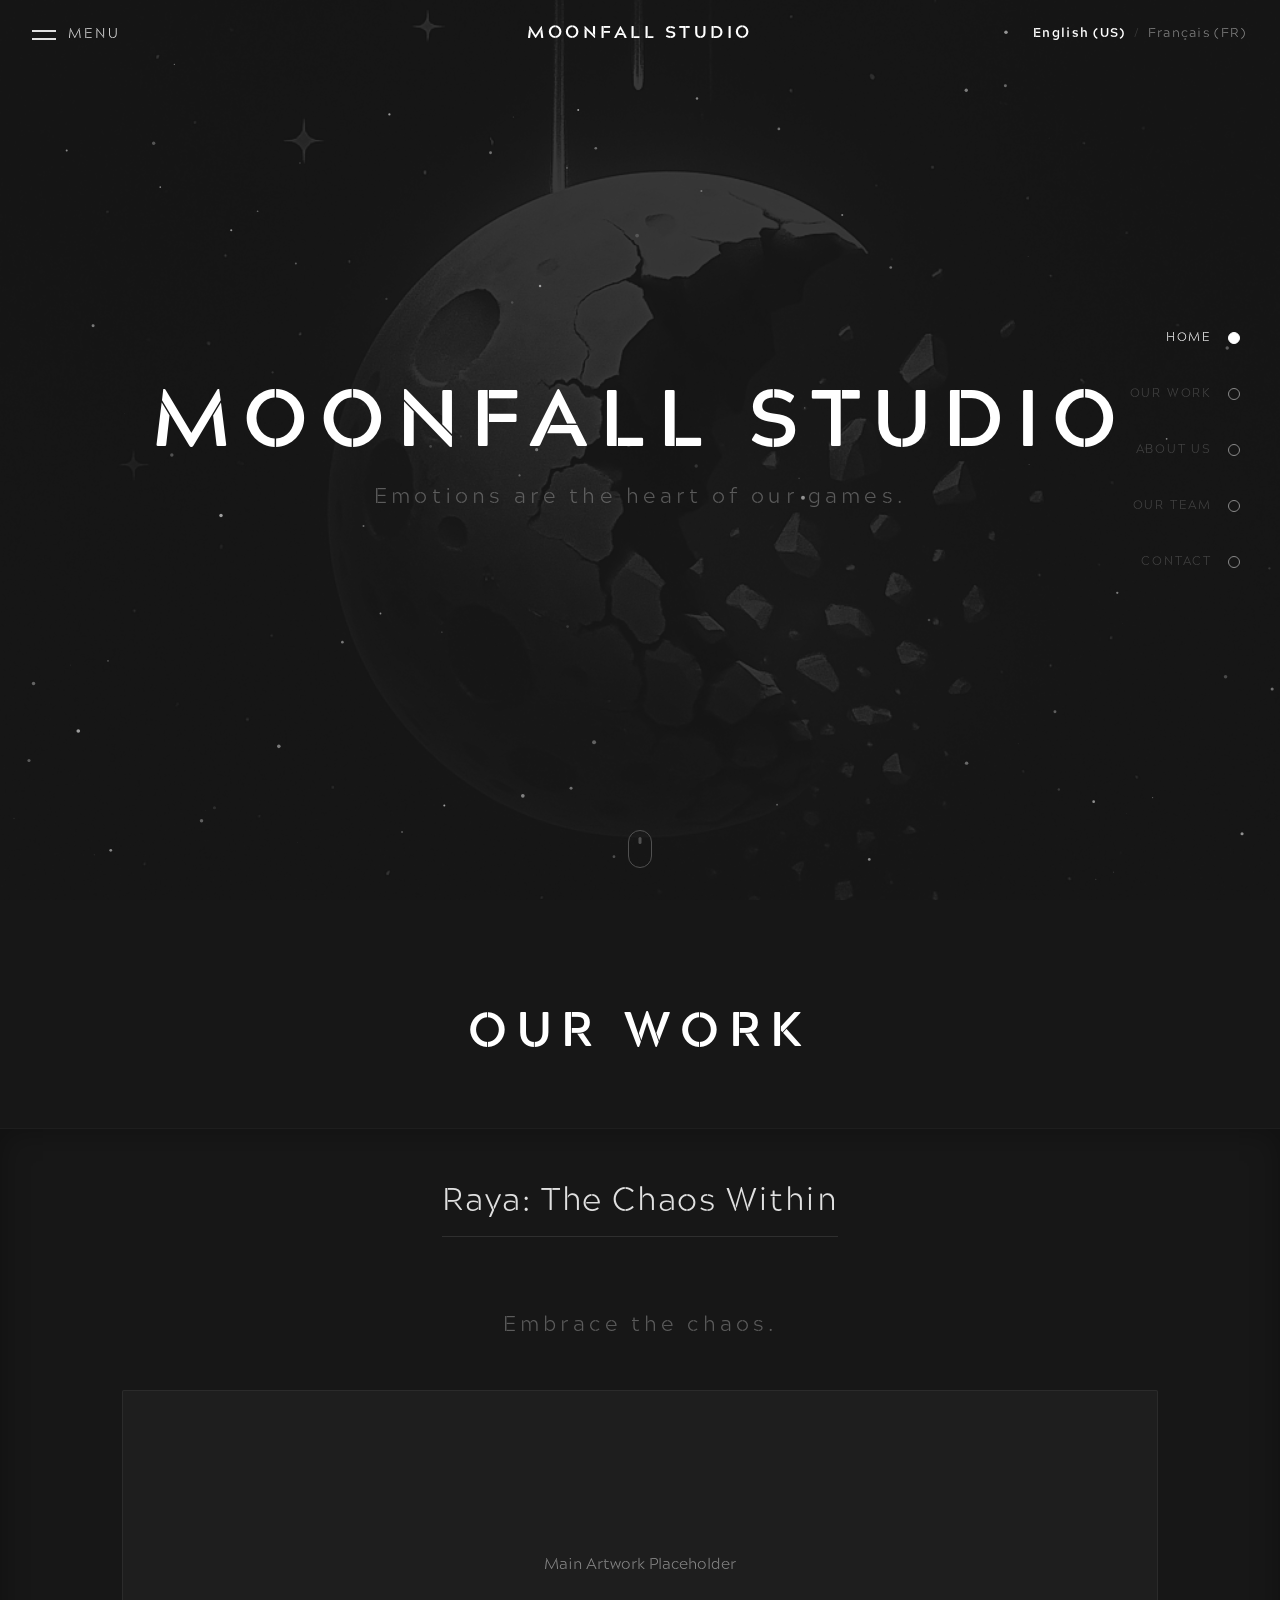
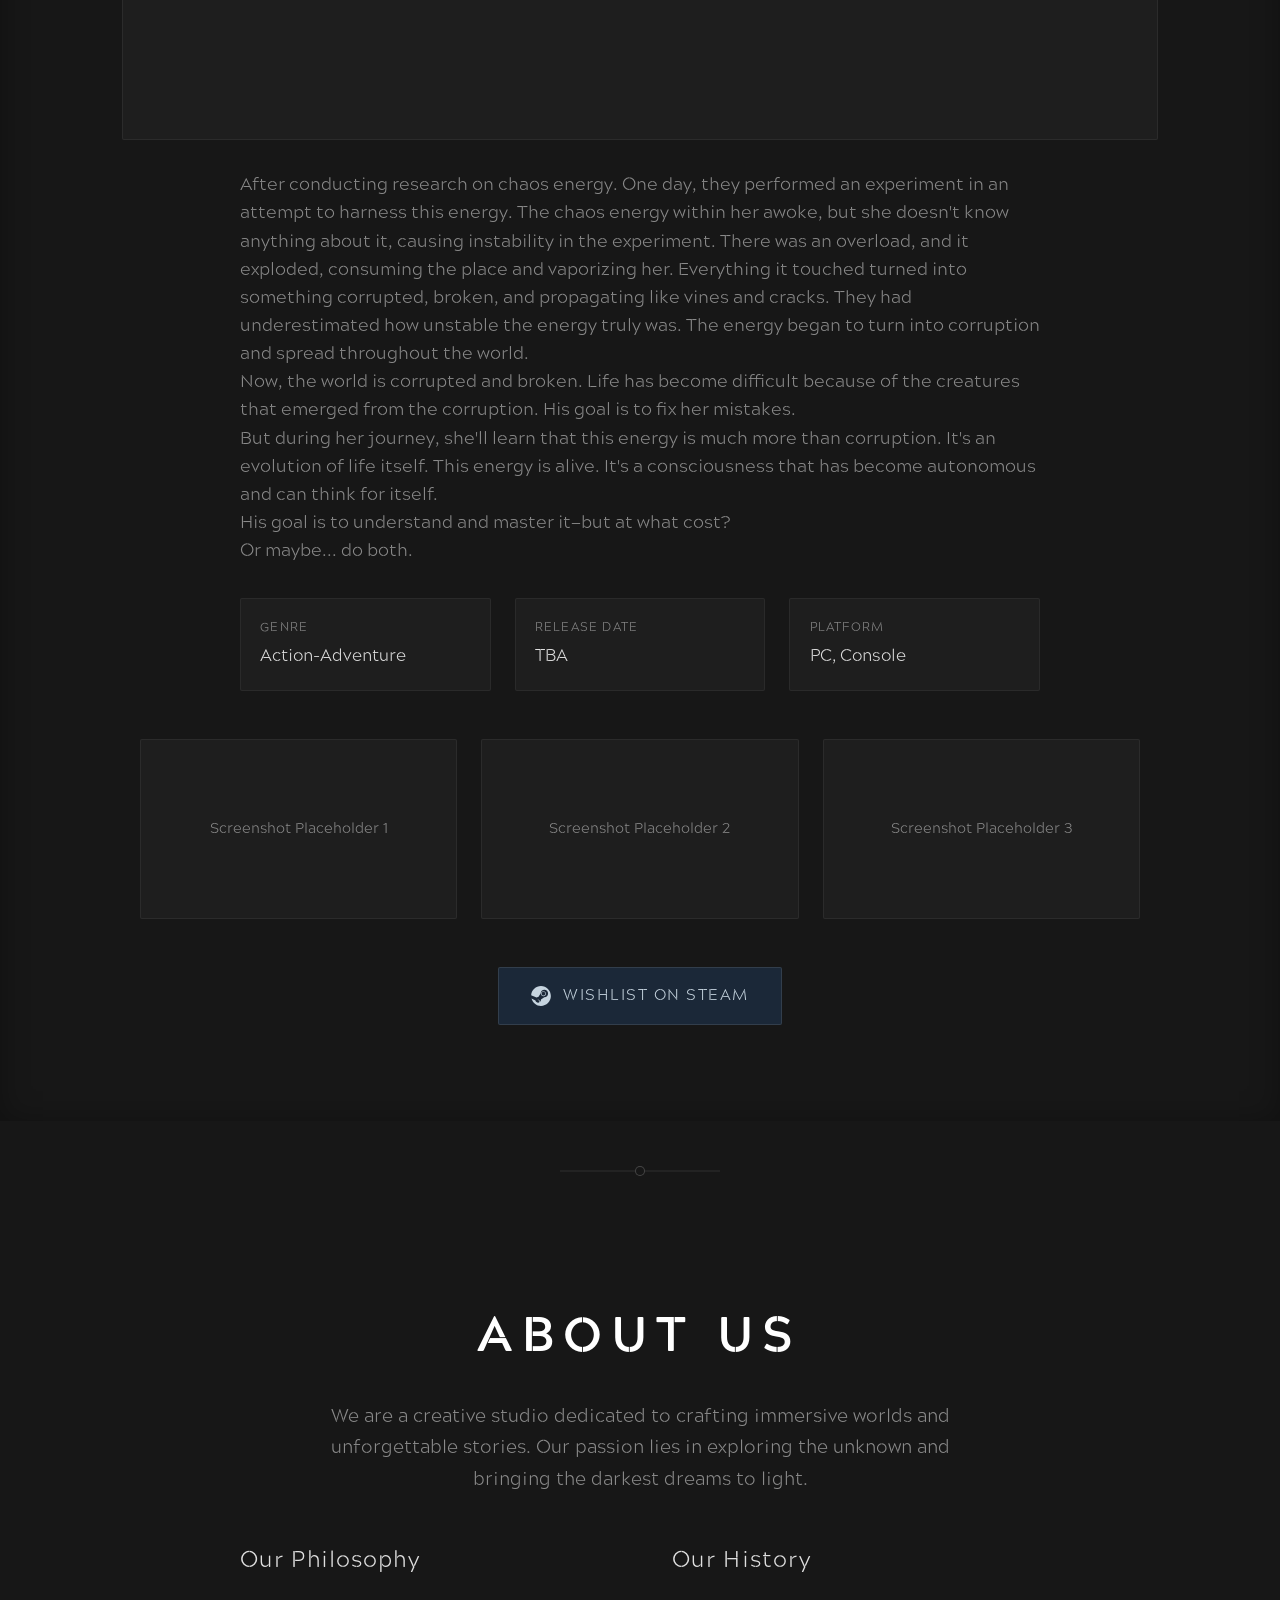
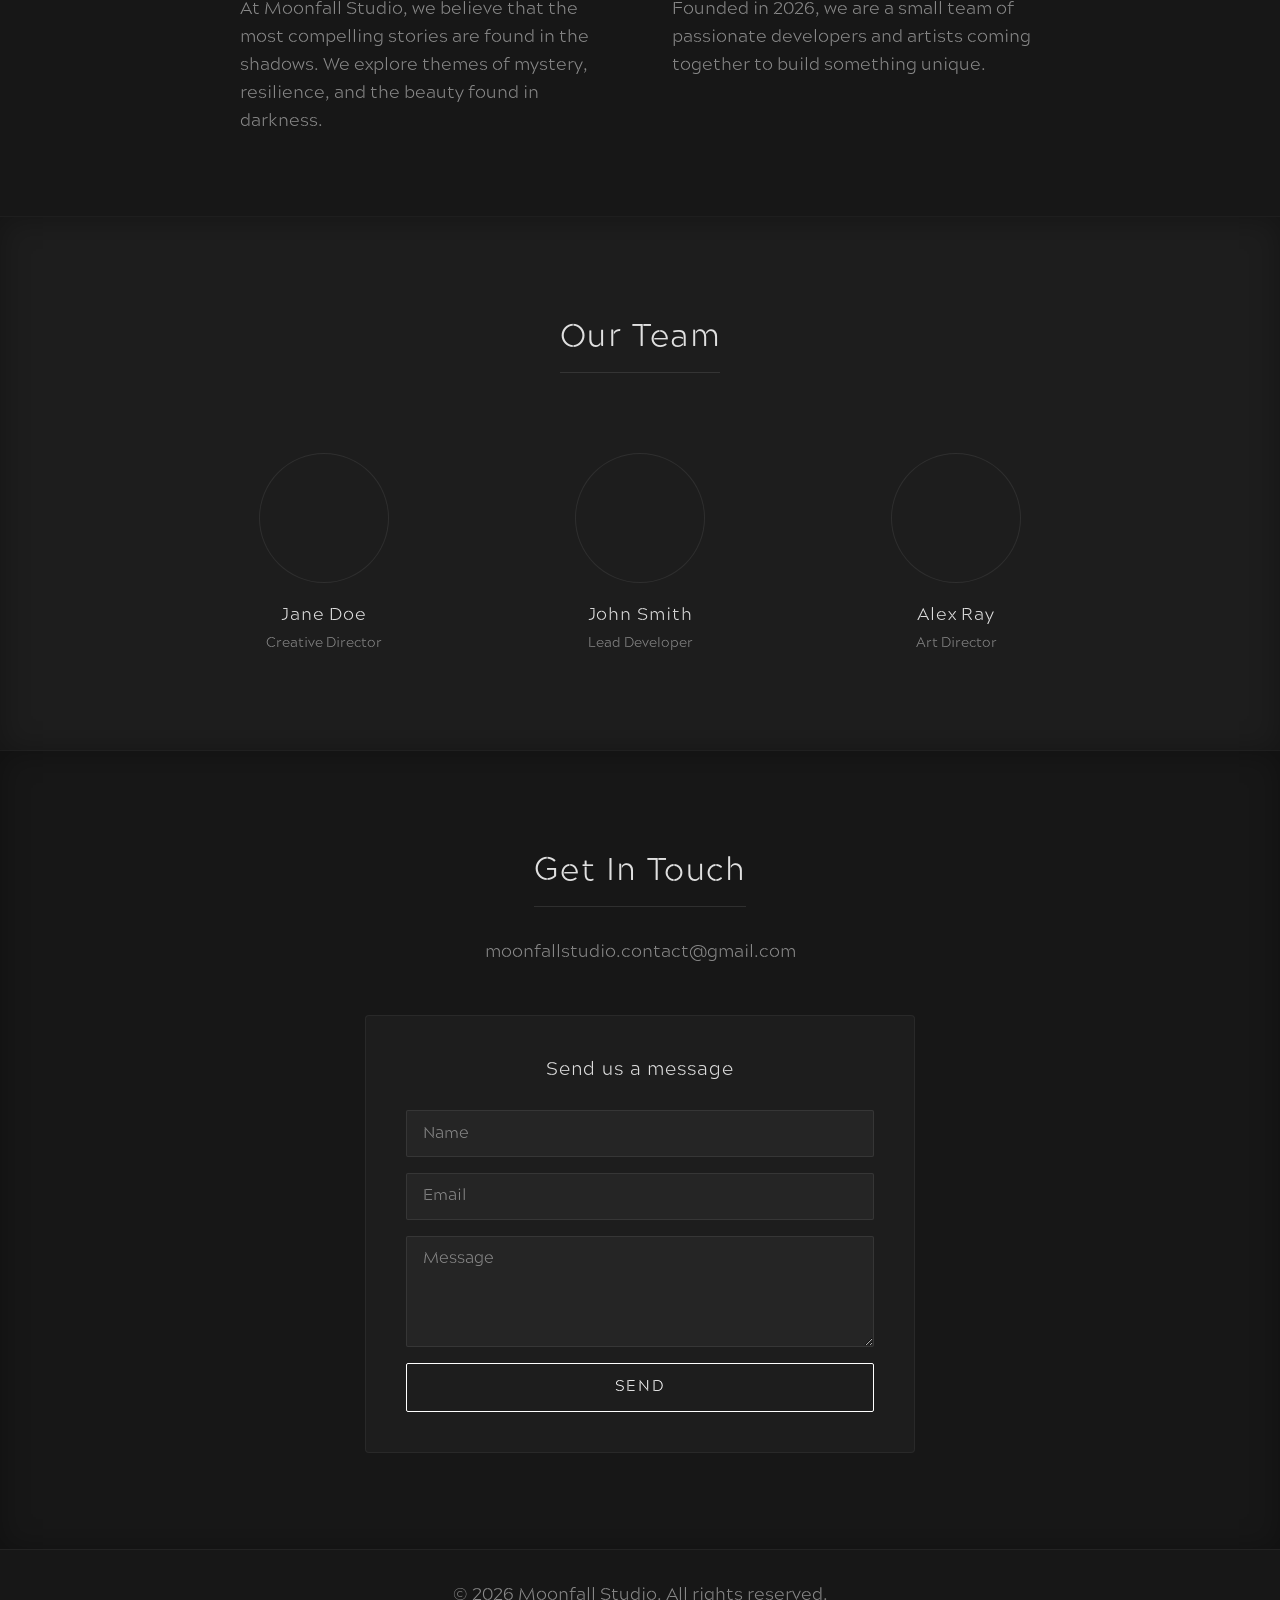
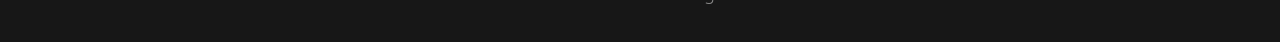
==== index.html @ f014b62d "V1.2" ====
<!DOCTYPE html>
<html lang="en">

<head>
    <meta charset="UTF-8">
    <meta name="viewport" content="width=device-width, initial-scale=1.0">
    <title>Moonfall Studio</title>
    <meta name="description" content="Moonfall Studio - Dreaming in the dark. Crafting immersive worlds and unforgettable stories.">

    <!-- Google Fonts: Quicksand -->
    <link rel="preconnect" href="https://fonts.googleapis.com">
    <link rel="preconnect" href="https://fonts.gstatic.com" crossorigin>
    <link href="https://fonts.googleapis.com/css2?family=Quicksand:wght@300;400;500;700&display=swap" rel="stylesheet">

    <!-- Styles -->
    <link rel="stylesheet" href="style.css">
</head>

<body>

    <!-- Header -->
    <header>
        <!-- Burger Menu (left) -->
        <button class="burger" id="burger-btn" aria-label="Open menu">
            <div class="burger__lines">
                <span class="burger__line"></span>
                <span class="burger__line"></span>
            </div>
            <span class="burger__text">MENU</span>
        </button>

        <!-- Studio Name (center) -->
        <a href="#hero" class="header-title">Moonfall Studio</a>

        <!-- Language Toggle (right) -->
        <button class="lang-toggle" id="lang-toggle-btn">
            <span class="lang-toggle__option" data-lang="en" id="lang-en">English (US)</span>
            <span class="lang-toggle__sep">/</span>
            <span class="lang-toggle__option" data-lang="fr" id="lang-fr">Français (FR)</span>
        </button>
    </header>

    <!-- Fullscreen Menu Overlay -->
    <div class="menu-overlay" id="menu-overlay">
        <nav class="menu-nav">
            <a href="#hero" class="menu-nav__item" data-i18n="side_nav.home">Home</a>
            <a href="#work" class="menu-nav__item" data-i18n="side_nav.work">Our Work</a>
            <a href="#about" class="menu-nav__item" data-i18n="side_nav.about">About Us</a>
            <a href="#team" class="menu-nav__item" data-i18n="side_nav.team">Our Team</a>
            <a href="#contact" class="menu-nav__item" data-i18n="side_nav.contact">Contact</a>
        </nav>
    </div>

    <!-- Side Navigation (Fil d'Ariane) -->
    <nav class="side-nav" id="side-nav" aria-label="Page sections">
        <a href="#hero" class="side-nav__item active" data-section="hero">
            <span class="side-nav__label" data-i18n="side_nav.home">Home</span>
            <span class="side-nav__dot"></span>
        </a>
        <a href="#work" class="side-nav__item" data-section="work">
            <span class="side-nav__label" data-i18n="side_nav.work">Our Work</span>
            <span class="side-nav__dot"></span>
        </a>
        <a href="#about" class="side-nav__item" data-section="about">
            <span class="side-nav__label" data-i18n="side_nav.about">About Us</span>
            <span class="side-nav__dot"></span>
        </a>
        <a href="#team" class="side-nav__item" data-section="team">
            <span class="side-nav__label" data-i18n="side_nav.team">Our Team</span>
            <span class="side-nav__dot"></span>
        </a>
        <a href="#contact" class="side-nav__item" data-section="contact">
            <span class="side-nav__label" data-i18n="side_nav.contact">Contact</span>
            <span class="side-nav__dot"></span>
        </a>
    </nav>

    <main>
        <!-- ==========================================
             HERO SECTION
             ========================================== -->
        <section id="hero" class="hero-section">
            <canvas id="particles-canvas"></canvas>
            <div class="hero-content">
                <h1 class="huge-title" data-i18n="studioName">Moonfall Studio</h1>
                <p class="tagline" data-i18n="tagline">Emotions are the heart of our games.</p>
            </div>
            <div class="scroll-indicator">
                <span class="mouse">
                    <span class="wheel"></span>
                </span>
            </div>
        </section>

        <!-- ==========================================
             OUR WORK SECTION (Hero-style header)
             ========================================== -->
        <section id="work" class="content-section work-hero-section">
            <div class="container section-reveal">
                <h2 class="section-hero-title" data-i18n="work.title">Our Work</h2>
            </div>
        </section>

        <!-- ==========================================
             RAYA SECTION
             ========================================== -->
        <section id="raya" class="content-section raya-section">
            <div class="container section-reveal">
                <div class="raya-hero">
                    <h2 data-i18n="raya.title">Raya: The Chaos Within</h2>
                    <p class="tagline" data-i18n="raya.teaser">Embrace the chaos.</p>
                </div>

                <div class="raya-artwork">
                    Main Artwork Placeholder
                </div>

                <div class="raya-description">
                    <p data-i18n="raya.description">After conducting research on chaos energy. One day, they performed an experiment in an attempt to harness this energy. The chaos energy within her awoke, but she doesn't know anything about it, causing instability in the experiment. There was an overload, and it exploded, consuming the place and vaporizing her. Everything it touched turned into something corrupted, broken, and propagating like vines and cracks. They had underestimated how unstable the energy truly was. The energy began to turn into corruption and spread throughout the world.</p>
                    <p data-i18n="raya.description2">Now, the world is corrupted and broken. Life has become difficult because of the creatures that emerged from the corruption. His goal is to fix her mistakes.</p>
                    <p data-i18n="raya.description3">But during her journey, she'll learn that this energy is much more than corruption. It's an evolution of life itself. This energy is alive. It's a consciousness that has become autonomous and can think for itself.</p>
                    <p data-i18n="raya.description4">His goal is to understand and master it—but at what cost?</p>
                    <p data-i18n="raya.description5">Or maybe... do both.</p>
                </div>

                <div class="raya-meta">
                    <div class="raya-meta__item">
                        <span class="raya-meta__label" data-i18n="raya.genre_label">Genre</span>
                        <span class="raya-meta__value" data-i18n="raya.genre_value">Action-Adventure</span>
                    </div>
                    <div class="raya-meta__item">
                        <span class="raya-meta__label" data-i18n="raya.release_label">Release Date</span>
                        <span class="raya-meta__value" data-i18n="raya.release_value">TBA</span>
                    </div>
                    <div class="raya-meta__item">
                        <span class="raya-meta__label" data-i18n="raya.platform_label">Platform</span>
                        <span class="raya-meta__value" data-i18n="raya.platform_value">PC, Console</span>
                    </div>
                </div>

                <div class="raya-screenshots">
                    <div class="raya-screenshot">Screenshot Placeholder 1</div>
                    <div class="raya-screenshot">Screenshot Placeholder 2</div>
                    <div class="raya-screenshot">Screenshot Placeholder 3</div>
                </div>

                <div class="raya-actions">
                    <a href="#" class="btn-steam" id="steam-wishlist-btn" target="_blank" rel="noopener noreferrer">
                        <svg viewBox="0 0 256 259" xmlns="http://www.w3.org/2000/svg">
                            <path d="M127.779 0C60.21 0 5.2 52.38.486 119.146l68.86 28.477c5.74-3.93 12.66-6.24 20.14-6.24 1.34 0 2.66.067 3.96.2l30.14-43.68v-.613c0-26.51 21.56-48.074 48.07-48.074 26.53 0 48.09 21.577 48.09 48.1 0 26.53-21.56 48.1-48.09 48.1h-1.12l-42.95 30.68c.08 1.06.12 2.12.12 3.2 0 19.88-16.16 36.04-36.04 36.04-17.42 0-31.96-12.4-35.32-28.87L5.21 161.44C20.04 216.32 69.19 258.52 127.78 258.52c70.7 0 128.02-57.31 128.02-128.01C255.8 57.31 198.48 0 127.78 0zM80.47 220.74l-15.63-6.46c2.76 5.74 7.46 10.6 13.7 13.38 13.54 6.04 29.38-.2 35.41-13.73 2.93-6.55 3-13.74.2-20.34-2.8-6.6-7.97-11.56-14.52-14.49-6.48-2.87-13.35-2.81-19.43-.42l16.16 6.68c9.97 4.12 14.7 15.56 10.58 25.53-4.13 9.97-15.57 14.7-25.54 10.58l.07-.03zm111.2-121.57c0-17.7-14.39-32.06-32.09-32.06-17.7 0-32.07 14.36-32.07 32.06 0 17.7 14.37 32.07 32.07 32.07 17.7 0 32.09-14.37 32.09-32.07zm-56.12.07c0-13.32 10.78-24.13 24.1-24.13 13.33 0 24.12 10.8 24.12 24.13 0 13.33-10.79 24.12-24.12 24.12-13.32 0-24.1-10.79-24.1-24.12z" fill="currentColor"/>
                        </svg>
                        <span data-i18n="raya.wishlist">Wishlist on Steam</span>
                    </a>
                </div>
            </div>
        </section>

        <!-- Section Divider -->
        <div class="section-divider">
            <div class="section-divider__line"></div>
            <div class="section-divider__circle"></div>
        </div>

        <!-- ==========================================
             ABOUT SECTION (Hero-style, large)
             ========================================== -->
        <section id="about" class="content-section section-hero-block">
            <div class="container section-reveal">
                <h2 class="section-hero-title" data-i18n="about.title">About Us</h2>
                <p class="section-hero-desc" data-i18n="about.description">We are a creative studio dedicated to crafting immersive worlds and unforgettable stories.</p>

                <div class="about-content">
                    <div class="about-block">
                        <h3 data-i18n="about.philosophy_title">Our Philosophy</h3>
                        <p data-i18n="about.philosophy_text">At Moonfall Studio, we believe that the most compelling stories are found in the shadows. We explore themes of mystery, resilience, and the beauty found in darkness.</p>
                    </div>
                    <div class="about-block">
                        <h3 data-i18n="about.history_title">Our History</h3>
                        <p data-i18n="about.history_text">Founded in 2024, we are a small team of passionate developers and artists coming together to build something unique.</p>
                    </div>
                </div>
            </div>
        </section>

        <!-- ==========================================
             TEAM SECTION
             ========================================== -->
        <section id="team" class="content-section dark-bg">
            <div class="container section-reveal">
                <h2 data-i18n="team.title">Our Team</h2>
                <div class="team-grid">
                    <div class="team-card">
                        <div class="team-card__avatar"></div>
                        <h3 class="team-card__name" data-i18n="team.member1_name">Jane Doe</h3>
                        <p class="team-card__role" data-i18n="team.member1_role">Creative Director</p>
                    </div>
                    <div class="team-card">
                        <div class="team-card__avatar"></div>
                        <h3 class="team-card__name" data-i18n="team.member2_name">John Smith</h3>
                        <p class="team-card__role" data-i18n="team.member2_role">Lead Developer</p>
                    </div>
                    <div class="team-card">
                        <div class="team-card__avatar"></div>
                        <h3 class="team-card__name" data-i18n="team.member3_name">Alex Ray</h3>
                        <p class="team-card__role" data-i18n="team.member3_role">Art Director</p>
                    </div>
                </div>
            </div>
        </section>

        <!-- ==========================================
             CONTACT SECTION (inline)
             ========================================== -->
        <section id="contact" class="content-section">
            <div class="container section-reveal">
                <h2 data-i18n="contact.title">Get In Touch</h2>
                <p data-i18n="contact.email">moonfallstudio.contact@gmail.com</p>

                <div class="contact-form-wrapper">
                    <h3 data-i18n="contact.form_title">Send us a message</h3>
                    <form class="contact-form" id="contact-form">
                        <input type="text" class="contact-input" id="contact-name" data-i18n-placeholder="contact.name_placeholder" placeholder="Name">
                        <input type="email" class="contact-input" id="contact-email" data-i18n-placeholder="contact.email_placeholder" placeholder="Email">
                        <textarea class="contact-input" id="contact-message" rows="5" data-i18n-placeholder="contact.message_placeholder" placeholder="Message"></textarea>
                        <button type="button" class="btn contact-submit" id="contact-send" data-i18n="contact.send">Send</button>
                    </form>
                </div>
            </div>
        </section>
    </main>

    <!-- Footer -->
    <footer>
        <p>&copy; 2026 Moonfall Studio. <span data-i18n="footer.rights">All rights reserved.</span></p>
    </footer>

    <!-- Scripts -->
    <script src="script.js"></script>
</body>

</html>
---- style.css ----
:root {
    --color-bg: #171717;
    --color-bg-alt: #1d1d1d;
    --color-text: #e0e0e0;
    --color-text-muted: #8a8a8a;
    --color-accent: #ffffff;
    --color-moon-glow: rgba(180, 180, 180, 0.12);
    --color-steam: #1b2838;
    --color-steam-hover: #2a475e;

    --font-main: 'Acherus Militant', 'Quicksand', sans-serif;

    --transition-speed: 0.3s;
    --header-height: 70px;
}

/* Font Face */
@font-face {
    font-family: 'Acherus Militant';
    src: url('assets/fonts/AcherusMilitant_Light.otf') format('opentype');
    font-weight: 300;
    font-style: normal;
}

@font-face {
    font-family: 'Acherus Militant';
    src: url('assets/fonts/AcherusMilitant_Bold.otf') format('opentype');
    font-weight: 700;
    font-style: normal;
}

/* ============================================
   RESET & BASE
   ============================================ */
* {
    margin: 0;
    padding: 0;
    box-sizing: border-box;
}

html {
    scroll-behavior: smooth;
}

body {
    font-family: var(--font-main);
    background-color: var(--color-bg);
    color: var(--color-text);
    line-height: 1.6;
    overflow-x: hidden;
}

/* ============================================
   TYPOGRAPHY
   ============================================ */
h1, h2, h3 {
    font-weight: 300;
    letter-spacing: 0.05em;
}

h1 {
    font-size: 3rem;
    margin-bottom: 1rem;
    text-transform: uppercase;
    letter-spacing: 0.2em;
    color: var(--color-accent);
}

.huge-title {
    font-size: 5rem;
    font-weight: 700;
    letter-spacing: 0.15em;
    line-height: 1;
    margin-bottom: 0.5rem;
    color: var(--color-accent);
    text-transform: uppercase;
}

h2 {
    font-size: 2rem;
    margin-bottom: 2rem;
    border-bottom: 1px solid rgba(255, 255, 255, 0.1);
    display: inline-block;
    padding-bottom: 0.5rem;
}

p {
    font-size: 1.1rem;
    color: var(--color-text-muted);
    max-width: 600px;
    margin: 0 auto;
}

/* ============================================
   HEADER — Transparent on hero, opaque on scroll
   ============================================ */
header {
    position: fixed;
    top: 0;
    left: 0;
    width: 100%;
    height: var(--header-height);
    display: flex;
    justify-content: space-between;
    align-items: center;
    padding: 0 2rem;
    z-index: 1000;
    background: transparent;
    border-bottom: 1px solid transparent;
    transition: background 0.4s ease, border-color 0.4s ease, backdrop-filter 0.4s ease;
}

header.scrolled {
    background: rgba(23, 23, 23, 0.6);
    backdrop-filter: blur(12px);
    -webkit-backdrop-filter: blur(12px);
    border-bottom-color: rgba(255, 255, 255, 0.05);
}

/* Header Title (centered) — same font as hero */
.header-title {
    position: absolute;
    left: 50%;
    transform: translateX(-50%);
    text-decoration: none;
    color: var(--color-accent);
    font-size: 1.1rem;
    font-weight: 700;
    text-transform: uppercase;
    letter-spacing: 0.2em;
    font-family: var(--font-main);
    transition: opacity var(--transition-speed);
}

.header-title:hover {
    opacity: 0.7;
}

/* ============================================
   BURGER MENU BUTTON — Stacked lines + text
   ============================================ */
.burger {
    display: flex;
    align-items: center;
    gap: 0.75rem;
    background: none;
    border: none;
    cursor: pointer;
    padding: 0.5rem 0;
    z-index: 1002;
    text-decoration: none;
}

.burger__lines {
    display: flex;
    flex-direction: column;
    justify-content: center;
    width: 24px;
    height: 16px;
}

.burger__line {
    display: block;
    width: 24px;
    height: 2px;
    background: var(--color-text);
    transition: all 0.4s cubic-bezier(0.4, 0, 0.2, 1);
    transform-origin: center;
}

.burger__line + .burger__line {
    margin-top: 6px;
}

.burger__text {
    color: var(--color-text);
    font-family: var(--font-main);
    font-size: 0.85rem;
    font-weight: 500;
    text-transform: uppercase;
    letter-spacing: 0.15em;
    transition: color var(--transition-speed), opacity var(--transition-speed);
}

.burger:hover .burger__text {
    color: var(--color-accent);
}

.burger:hover .burger__line {
    background: var(--color-accent);
}

/* Burger → X animation */
.burger.active .burger__lines .burger__line:first-child {
    transform: translateY(4px) rotate(45deg);
}

.burger.active .burger__lines .burger__line:last-child {
    transform: translateY(-4px) rotate(-45deg);
}

.burger.active .burger__text {
    opacity: 0;
    pointer-events: none;
}

/* ============================================
   FULLSCREEN MENU OVERLAY
   ============================================ */
.menu-overlay {
    position: fixed;
    top: 0;
    left: 0;
    width: 100%;
    height: 100%;
    background: rgba(0, 0, 0, 0.95);
    z-index: 999;
    display: flex;
    align-items: center;
    justify-content: center;
    opacity: 0;
    visibility: hidden;
    transition: opacity 0.5s ease, visibility 0.5s ease;
}

.menu-overlay.open {
    opacity: 1;
    visibility: visible;
}

.menu-nav {
    display: flex;
    flex-direction: column;
    align-items: center;
    gap: 2.5rem;
}

.menu-nav__item {
    text-decoration: none;
    color: var(--color-text-muted);
    font-size: 2.5rem;
    font-weight: 300;
    text-transform: uppercase;
    letter-spacing: 0.2em;
    transition: all 0.4s ease;
    position: relative;
    opacity: 0;
    transform: translateY(20px);
}

.menu-overlay.open .menu-nav__item {
    opacity: 1;
    transform: translateY(0);
}

.menu-overlay.open .menu-nav__item:nth-child(1) { transition-delay: 0.1s; }
.menu-overlay.open .menu-nav__item:nth-child(2) { transition-delay: 0.15s; }
.menu-overlay.open .menu-nav__item:nth-child(3) { transition-delay: 0.2s; }
.menu-overlay.open .menu-nav__item:nth-child(4) { transition-delay: 0.25s; }
.menu-overlay.open .menu-nav__item:nth-child(5) { transition-delay: 0.3s; }

.menu-nav__item:hover {
    color: var(--color-accent);
    letter-spacing: 0.3em;
}

.menu-nav__item::after {
    content: '';
    position: absolute;
    bottom: -8px;
    left: 50%;
    transform: translateX(-50%);
    width: 0;
    height: 1px;
    background: var(--color-accent);
    transition: width 0.4s ease;
}

.menu-nav__item:hover::after {
    width: 100%;
}

/* ============================================
   LANGUAGE TOGGLE — Simple text
   ============================================ */
.lang-toggle {
    display: flex;
    align-items: center;
    gap: 0.4rem;
    background: none;
    border: none;
    cursor: default;
    font-family: var(--font-main);
    font-size: 0.8rem;
    letter-spacing: 0.1em;
    z-index: 1002;
}

.lang-toggle__option {
    color: var(--color-text-muted);
    cursor: pointer;
    transition: color var(--transition-speed);
    padding: 0.3rem 0.1rem;
}

.lang-toggle__option:hover {
    color: var(--color-accent);
}

.lang-toggle__option.active {
    color: var(--color-accent);
    font-weight: 700;
}

.lang-toggle__sep {
    color: rgba(255, 255, 255, 0.15);
    user-select: none;
}

/* ============================================
   SIDE NAVIGATION (Fil d'Ariane)
   ============================================ */
.side-nav {
    position: fixed;
    right: 2.5rem;
    top: 50%;
    transform: translateY(-50%);
    z-index: 998;
    display: flex;
    flex-direction: column;
    gap: 2.5rem;
}

.side-nav__item {
    display: flex;
    align-items: center;
    justify-content: flex-end;
    cursor: pointer;
    text-decoration: none;
    color: var(--color-text-muted);
    transition: all var(--transition-speed);
    position: relative;
    height: 16px;
}

.side-nav__label {
    position: absolute;
    right: calc(100% + 1rem);
    font-size: 0.75rem;
    text-transform: uppercase;
    letter-spacing: 0.15em;
    opacity: 0.4;
    transition: all var(--transition-speed);
    white-space: nowrap;
    pointer-events: none;
    color: var(--color-text-muted);
}

.side-nav__dot {
    width: 12px;
    height: 12px;
    border-radius: 50%;
    border: 1.5px solid var(--color-text-muted);
    background: transparent;
    transition: all var(--transition-speed);
    flex-shrink: 0;
}

.side-nav__item:hover .side-nav__label {
    opacity: 1;
    color: var(--color-accent);
}

.side-nav__item:hover .side-nav__dot {
    border-color: var(--color-accent);
}

.side-nav__item.active .side-nav__dot {
    background: var(--color-accent);
    border-color: var(--color-accent);
}

.side-nav__item.active .side-nav__label {
    opacity: 1;
    color: var(--color-accent);
}

/* ============================================
   LAYOUT
   ============================================ */
.container {
    max-width: 1100px;
    margin: 0 auto;
    padding: 0 2rem;
    text-align: center;
}

/* ============================================
   HERO SECTION
   ============================================ */
.hero-section {
    height: 100vh;
    display: flex;
    flex-direction: column;
    justify-content: center;
    align-items: center;
    position: relative;
    background: var(--color-bg);
    overflow: hidden;
    scroll-margin-top: 0;
}

.hero-section::before {
    content: '';
    position: absolute;
    top: 0;
    left: 0;
    width: 100%;
    height: 100%;
    background-image: url('assets/images/background.jpg');
    background-size: cover;
    background-position: center;
    opacity: 0.15;
    z-index: 0;
    filter: grayscale(100%);
    background-attachment: fixed;
}

#particles-canvas {
    position: absolute;
    top: 0;
    left: 0;
    width: 100%;
    height: 100%;
    z-index: 1;
    pointer-events: none;
}

.hero-content {
    position: relative;
    z-index: 2;
    text-align: center;
    animation: fadeIn 2s ease-out;
}

.tagline {
    font-size: 1.3rem;
    letter-spacing: 0.2em;
    opacity: 0.6;
    margin-top: 1rem;
    color: var(--color-text-muted);
}

.scroll-indicator {
    position: absolute;
    bottom: 2rem;
    left: 50%;
    transform: translateX(-50%);
    opacity: 0.5;
    z-index: 2;
}

.mouse {
    width: 24px;
    height: 38px;
    border: 1.5px solid var(--color-text-muted);
    border-radius: 20px;
    display: block;
    position: relative;
}

.wheel {
    width: 3px;
    height: 7px;
    background: var(--color-text-muted);
    border-radius: 2px;
    position: absolute;
    top: 6px;
    left: 50%;
    transform: translateX(-50%);
    animation: scroll 2s infinite;
}

/* ============================================
   CONTENT SECTIONS
   ============================================ */
.content-section {
    padding: 6rem 0;
    position: relative;
    z-index: 2;
    scroll-margin-top: var(--header-height);
    background: var(--color-bg);
}

.content-section.dark-bg {
    background-color: var(--color-bg-alt);
}

/* Subtle shadow separations between sections */
.content-section + .content-section {
    box-shadow: 0 -1px 0 rgba(255, 255, 255, 0.03), inset 0 1px 30px rgba(0, 0, 0, 0.3);
}

/* ============================================
   SECTION HERO BLOCKS (Our Work & About Us)
   Compact, same style
   ============================================ */
.work-hero-section {
    padding: 6rem 0 2rem;
}

.section-hero-block {
    padding: 5rem 0;
}

.section-hero-title {
    font-size: 3rem;
    text-transform: uppercase;
    letter-spacing: 0.2em;
    color: var(--color-accent);
    border-bottom: none;
    padding-bottom: 0;
    margin-bottom: 1.5rem;
    display: block;
    font-weight: 700;
}

.section-hero-desc {
    font-size: 1.15rem;
    max-width: 650px;
    line-height: 1.7;
    margin-bottom: 0;
    color: var(--color-text-muted);
}

/* ============================================
   SECTION DIVIDER — thin line + empty circle
   ============================================ */
.section-divider {
    position: relative;
    height: 100px;
    display: flex;
    align-items: center;
    justify-content: center;
    background: var(--color-bg);
    box-shadow: 0 -20px 40px rgba(0, 0, 0, 0.4), 0 20px 40px rgba(0, 0, 0, 0.4);
}

.section-divider__line {
    position: absolute;
    top: 50%;
    left: 50%;
    transform: translate(-50%, -50%);
    width: 160px;
    height: 1px;
    background: rgba(255, 255, 255, 0.1);
}

.section-divider__circle {
    width: 10px;
    height: 10px;
    border-radius: 50%;
    border: 1px solid rgba(255, 255, 255, 0.2);
    background: var(--color-bg);
    position: relative;
    z-index: 1;
}

/* ============================================
   RAYA SECTION
   ============================================ */
.raya-section {
    background: var(--color-bg);
    position: relative;
    overflow: hidden;
    padding-top: 3rem;
}

.raya-hero {
    display: flex;
    flex-direction: column;
    align-items: center;
    gap: 1.5rem;
    margin-bottom: 3rem;
}

.raya-artwork {
    width: 100%;
    height: 350px;
    background: rgba(255, 255, 255, 0.03);
    display: flex;
    align-items: center;
    justify-content: center;
    border: 1px solid rgba(255, 255, 255, 0.06);
    border-radius: 2px;
    color: var(--color-text-muted);
    font-size: 0.95rem;
    margin-bottom: 2rem;
}

.raya-description {
    max-width: 800px;
    margin: 0 auto 2rem;
    text-align: left;
}

.raya-description p {
    max-width: 100%;
}

.raya-features {
    text-align: left;
    max-width: 800px;
    margin: 0 auto 3rem;
}

.raya-features h3 {
    font-size: 1.3rem;
    margin-bottom: 1rem;
    color: var(--color-text);
}

.raya-features ul {
    list-style: disc;
    padding-left: 1.5rem;
    color: var(--color-text-muted);
}

.raya-features li {
    margin-bottom: 0.5rem;
    font-size: 1.05rem;
}

.raya-meta {
    display: grid;
    grid-template-columns: repeat(auto-fit, minmax(200px, 1fr));
    gap: 1.5rem;
    max-width: 800px;
    margin: 0 auto 3rem;
    text-align: left;
}

.raya-meta__item {
    padding: 1.2rem;
    background: rgba(255, 255, 255, 0.03);
    border: 1px solid rgba(255, 255, 255, 0.05);
    border-radius: 2px;
}

.raya-meta__label {
    display: block;
    font-size: 0.75rem;
    text-transform: uppercase;
    color: var(--color-text-muted);
    margin-bottom: 0.4rem;
    letter-spacing: 0.1em;
}

.raya-meta__value {
    font-size: 1.05rem;
    color: var(--color-text);
}

.raya-screenshots {
    display: grid;
    grid-template-columns: repeat(auto-fit, minmax(280px, 1fr));
    gap: 1.5rem;
    max-width: 1000px;
    margin: 0 auto 3rem;
}

.raya-screenshot {
    background: rgba(255, 255, 255, 0.03);
    height: 180px;
    display: flex;
    align-items: center;
    justify-content: center;
    border: 1px solid rgba(255, 255, 255, 0.06);
    border-radius: 2px;
    color: var(--color-text-muted);
    font-size: 0.9rem;
}

.raya-actions {
    display: flex;
    gap: 1.5rem;
    justify-content: center;
    flex-wrap: wrap;
}

/* ============================================
   BUTTONS
   ============================================ */
.btn {
    display: inline-block;
    padding: 1rem 2rem;
    background: transparent;
    border: 1px solid var(--color-accent);
    color: var(--color-accent);
    text-decoration: none;
    text-transform: uppercase;
    letter-spacing: 0.1em;
    font-weight: 500;
    font-family: var(--font-main);
    font-size: 0.95rem;
    transition: all var(--transition-speed);
    cursor: pointer;
    border-radius: 2px;
}

.btn:hover {
    background: var(--color-accent);
    color: var(--color-bg);
}

.btn-steam {
    display: inline-flex;
    align-items: center;
    gap: 0.75rem;
    padding: 1rem 2rem;
    background: var(--color-steam);
    border: 1px solid rgba(255, 255, 255, 0.1);
    color: #c6d4df;
    text-decoration: none;
    text-transform: uppercase;
    letter-spacing: 0.1em;
    font-weight: 500;
    font-family: var(--font-main);
    font-size: 0.95rem;
    transition: all var(--transition-speed);
    cursor: pointer;
    border-radius: 2px;
}

.btn-steam:hover {
    background: var(--color-steam-hover);
    color: #ffffff;
    transform: translateY(-2px);
}

.btn-steam svg {
    width: 20px;
    height: 20px;
    fill: currentColor;
}

/* ============================================
   ABOUT CONTENT
   ============================================ */
.about-content {
    text-align: left;
    max-width: 800px;
    margin: 3rem auto 0;
    display: grid;
    grid-template-columns: 1fr 1fr;
    gap: 4rem;
}

.about-block h3 {
    font-size: 1.4rem;
    margin-bottom: 1rem;
    color: var(--color-text);
}

.about-block p {
    max-width: 100%;
    text-align: left;
}

/* ============================================
   TEAM SECTION
   ============================================ */
.team-grid {
    display: grid;
    grid-template-columns: repeat(auto-fit, minmax(220px, 1fr));
    gap: 3rem;
    margin-top: 3rem;
    max-width: 900px;
    margin-left: auto;
    margin-right: auto;
}

.team-card {
    text-align: center;
    transition: transform var(--transition-speed);
}

.team-card:hover {
    transform: translateY(-6px);
}

.team-card__avatar {
    width: 130px;
    height: 130px;
    background: var(--color-bg-alt);
    border-radius: 50%;
    margin: 0 auto 1.2rem;
    border: 1.5px solid rgba(255, 255, 255, 0.08);
    transition: border-color var(--transition-speed);
    overflow: hidden;
}

.team-card:hover .team-card__avatar {
    border-color: rgba(255, 255, 255, 0.25);
}

.team-card__avatar img {
    width: 100%;
    height: 100%;
    object-fit: cover;
    border-radius: 50%;
}

.team-card__name {
    font-size: 1.1rem;
    color: var(--color-text);
    margin-bottom: 0.2rem;
    border-bottom: none;
    display: block;
    padding-bottom: 0;
}

.team-card__role {
    font-size: 0.85rem;
    color: var(--color-text-muted);
    max-width: 100%;
}

/* ============================================
   CONTACT SECTION
   ============================================ */
.contact-form-wrapper {
    max-width: 550px;
    margin: 3rem auto 0;
    background: var(--color-bg-alt);
    padding: 2.5rem;
    border: 1px solid rgba(255, 255, 255, 0.05);
    border-radius: 4px;
}

.contact-form-wrapper h3 {
    margin-bottom: 1.5rem;
    color: var(--color-text);
}

.contact-form {
    display: flex;
    flex-direction: column;
    gap: 1rem;
}

.contact-input {
    padding: 0.9rem 1rem;
    background: rgba(255, 255, 255, 0.04);
    border: 1px solid rgba(255, 255, 255, 0.08);
    color: var(--color-text);
    font-family: var(--font-main);
    font-size: 1rem;
    border-radius: 2px;
    transition: border-color var(--transition-speed);
    outline: none;
}

.contact-input:focus {
    border-color: rgba(255, 255, 255, 0.3);
}

.contact-input::placeholder {
    color: var(--color-text-muted);
}

.contact-submit {
    width: 100%;
}

/* Standalone contact page */
.contact-standalone {
    padding-top: calc(var(--header-height) + 4rem);
}

/* ============================================
   FOOTER
   ============================================ */
footer {
    padding: 2rem;
    text-align: center;
    font-size: 0.85rem;
    color: var(--color-text-muted);
    border-top: 1px solid rgba(255, 255, 255, 0.05);
    background: var(--color-bg);
}

/* ============================================
   SECTION REVEAL ANIMATION
   ============================================ */
.section-reveal {
    opacity: 0;
    transform: translateY(30px);
    transition: opacity 0.8s ease-out, transform 0.8s ease-out;
}

.section-reveal.revealed {
    opacity: 1;
    transform: translateY(0);
}

/* ============================================
   ANIMATIONS
   ============================================ */
@keyframes fadeIn {
    from { opacity: 0; transform: translateY(15px); }
    to { opacity: 1; transform: translateY(0); }
}

@keyframes scroll {
    0% { opacity: 1; top: 6px; }
    100% { opacity: 0; top: 18px; }
}

/* ============================================
   RESPONSIVE
   ============================================ */
@media (max-width: 768px) {
    header {
        padding: 0 1rem;
    }

    .huge-title {
        font-size: 2.5rem;
    }

    .section-hero-title {
        font-size: 2rem;
    }

    .content-section {
        padding: 4rem 0;
    }

    .work-hero-section {
        padding: 4rem 0 1.5rem;
    }

    .section-hero-block {
        padding: 5rem 0;
    }

    .about-content {
        grid-template-columns: 1fr;
        gap: 2rem;
    }

    .side-nav {
        display: none;
    }

    .raya-meta {
        grid-template-columns: 1fr 1fr;
    }

    .raya-screenshots {
        grid-template-columns: 1fr;
    }

    .team-grid {
        grid-template-columns: repeat(auto-fit, minmax(180px, 1fr));
        gap: 2rem;
    }

    .menu-nav__item {
        font-size: 1.5rem;
    }

    .lang-toggle {
        font-size: 0.65rem;
    }

    .header-title {
        font-size: 0.85rem;
    }
}

@media (max-width: 480px) {
    .huge-title {
        font-size: 2rem;
    }

    .tagline {
        font-size: 1rem;
    }

    .section-hero-title {
        font-size: 1.6rem;
    }

    .raya-meta {
        grid-template-columns: 1fr;
    }

    .team-grid {
        grid-template-columns: 1fr;
    }

    .menu-nav__item {
        font-size: 1.2rem;
    }
}
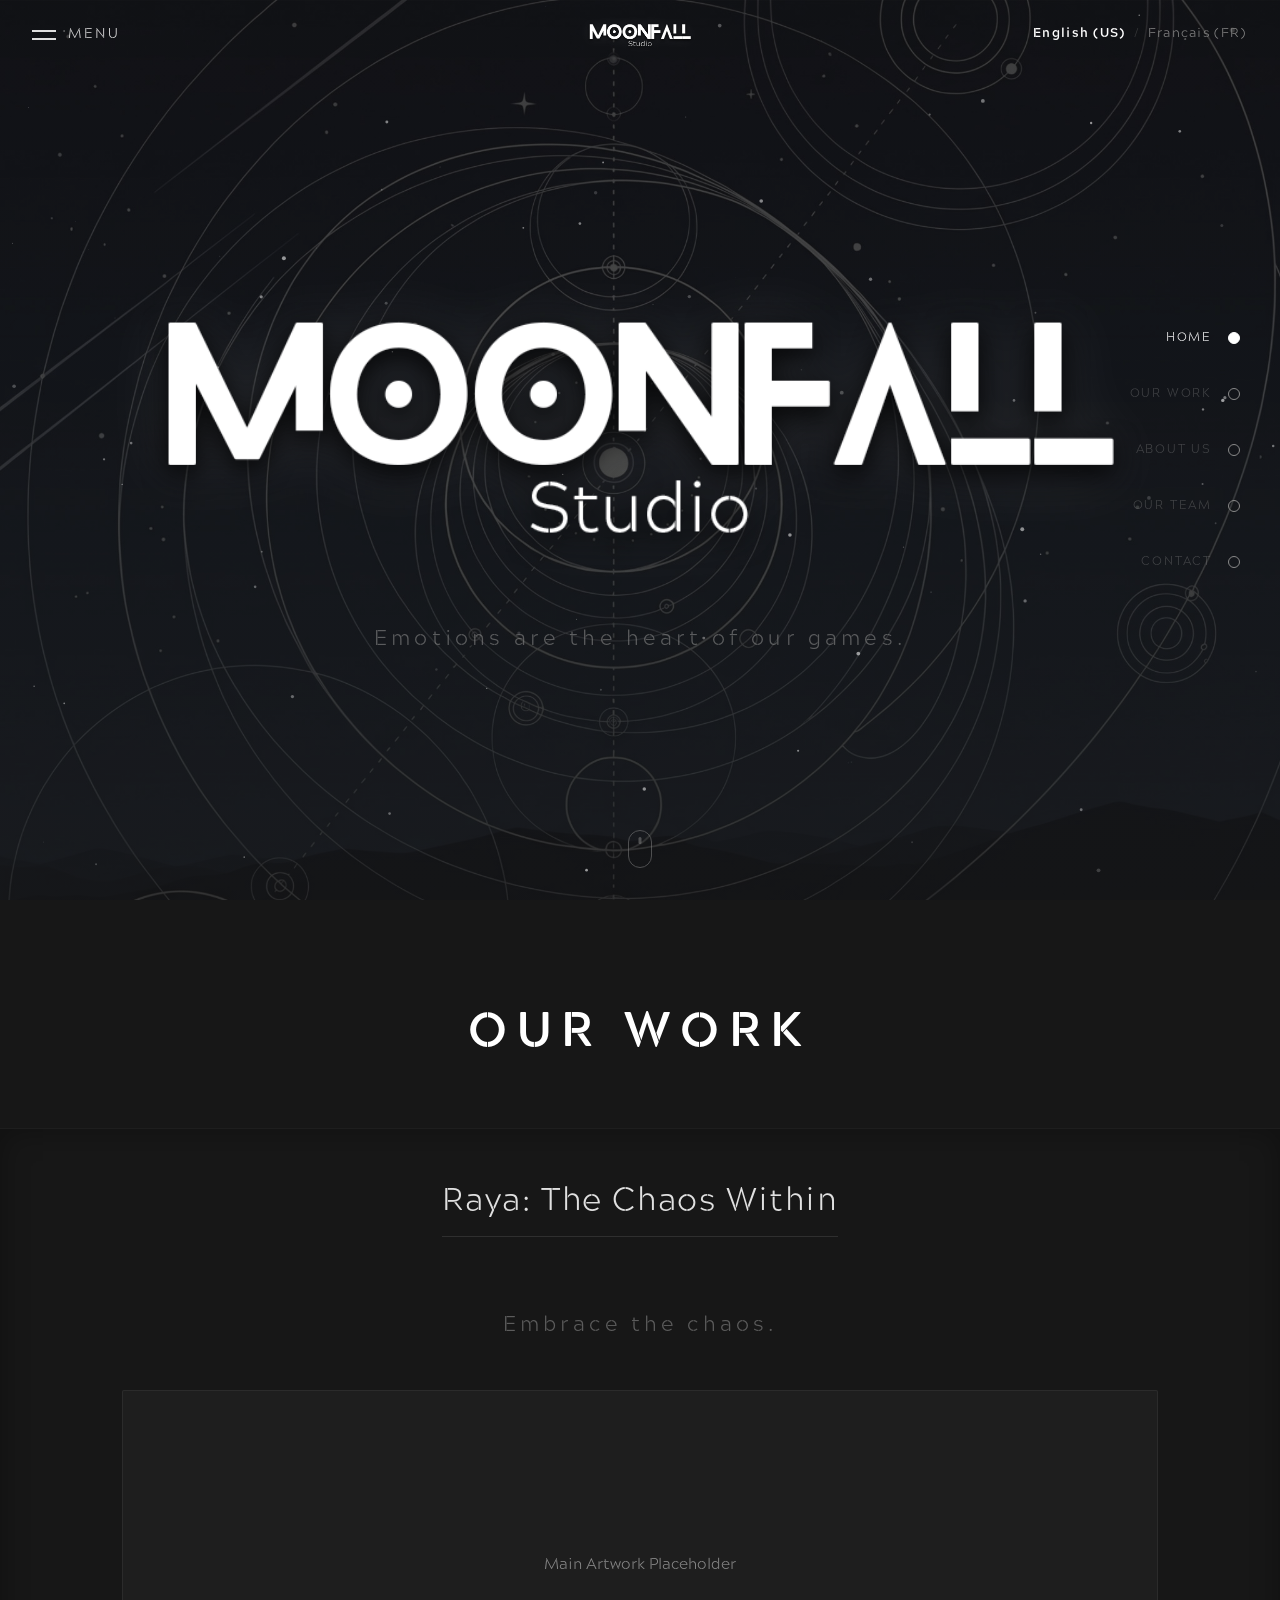
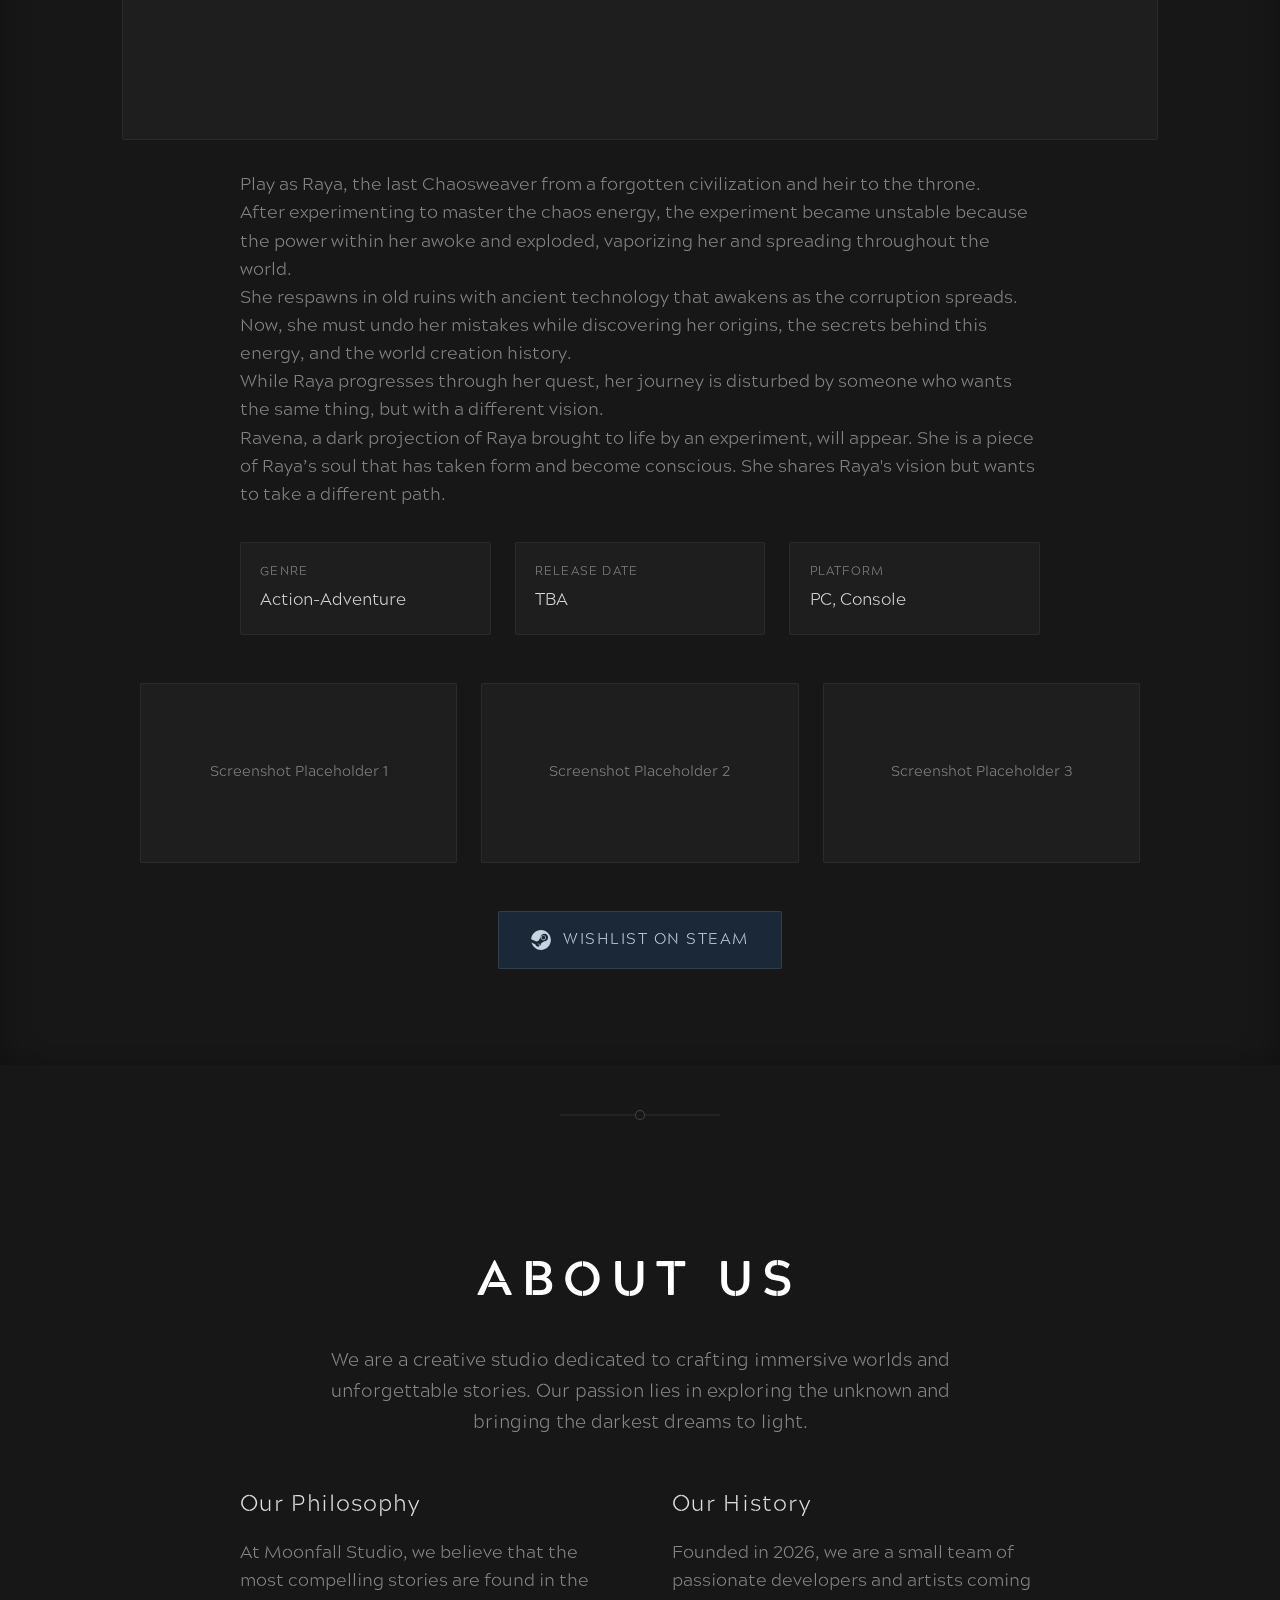
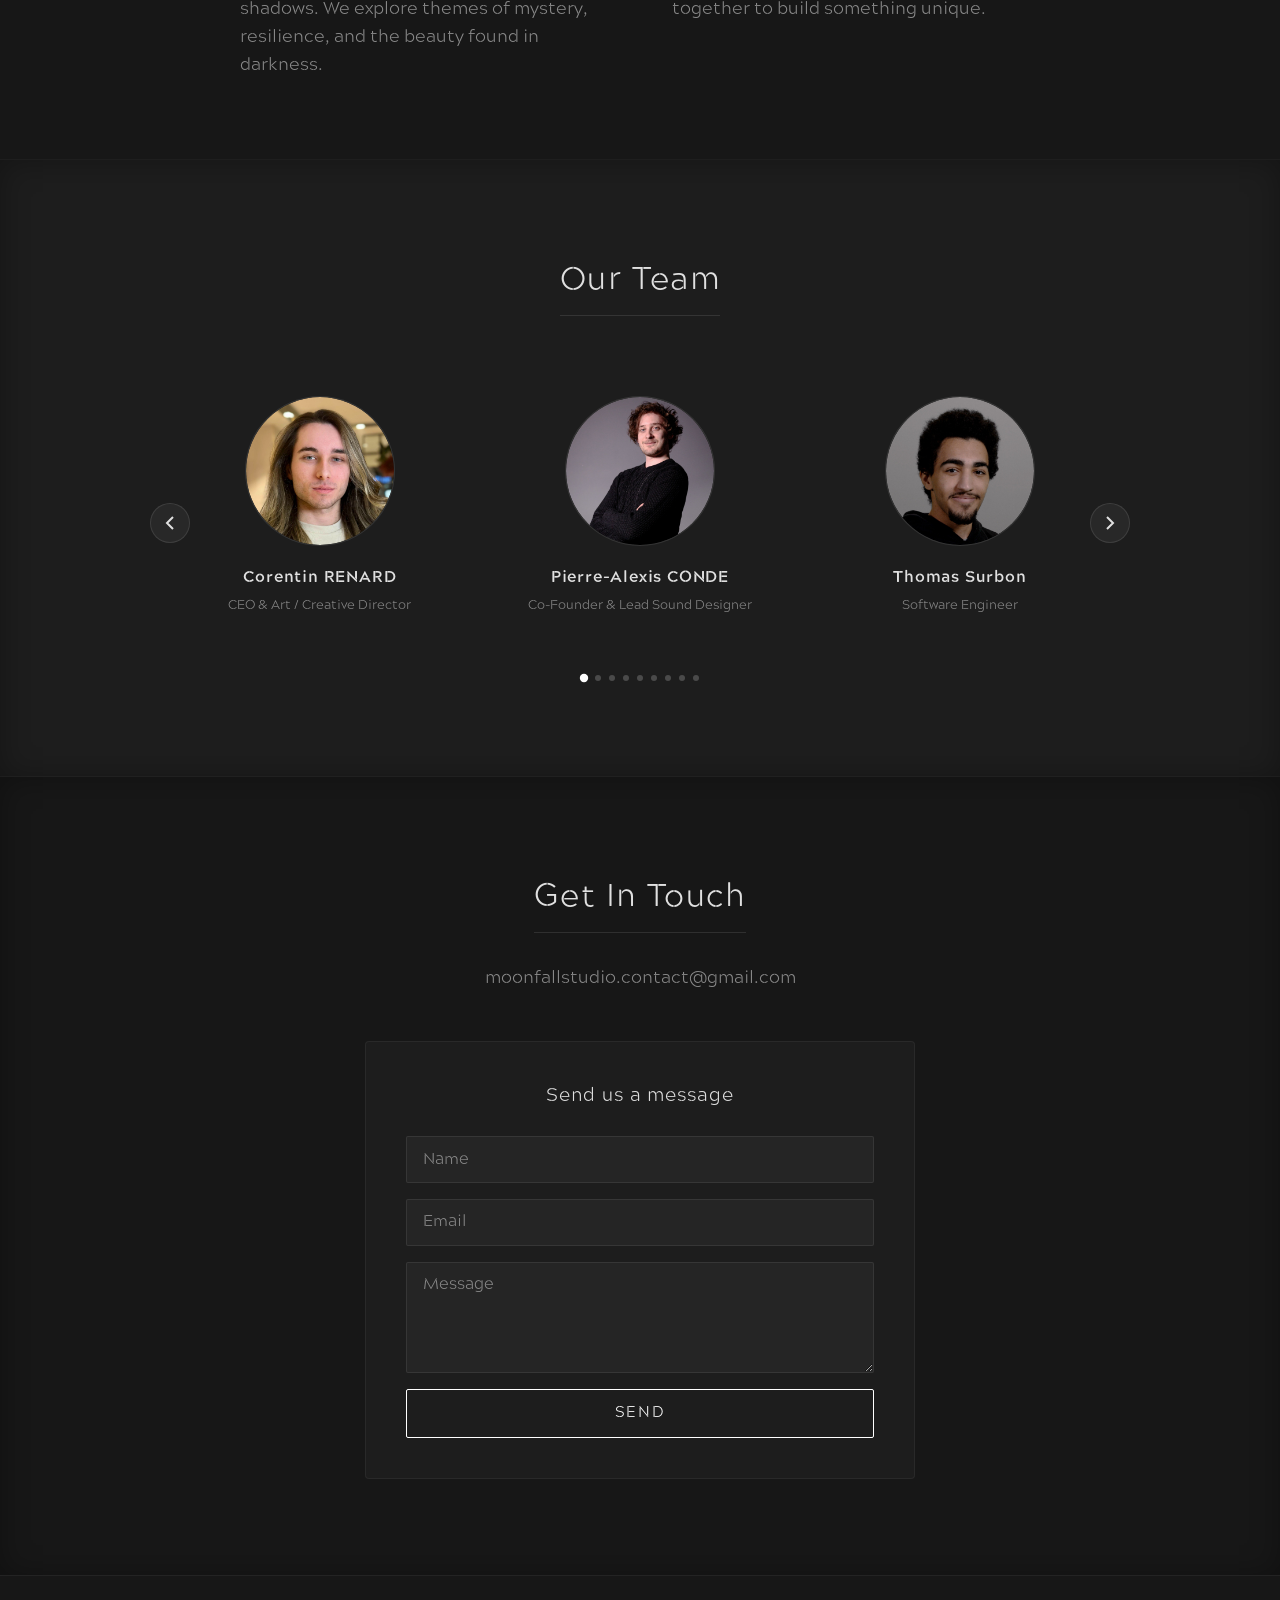
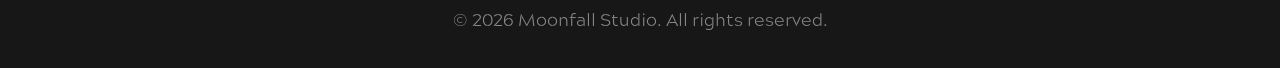
==== commit 84072a23: "UPDATE Teams and logo" ====
--- a/index.html
+++ b/index.html
@@ -11,6 +11,10 @@
     <link rel="preconnect" href="https://fonts.googleapis.com">
     <link rel="preconnect" href="https://fonts.gstatic.com" crossorigin>
     <link href="https://fonts.googleapis.com/css2?family=Quicksand:wght@300;400;500;700&display=swap" rel="stylesheet">
+
+    <!-- Favicon -->
+    <link rel="icon" type="image/png" href="assets/images/favicon.png">
+    <link rel="apple-touch-icon" href="assets/images/favicon.png">
 
     <!-- Styles -->
     <link rel="stylesheet" href="style.css">
@@ -29,8 +33,10 @@
             <span class="burger__text">MENU</span>
         </button>
 
-        <!-- Studio Name (center) -->
-        <a href="#hero" class="header-title">Moonfall Studio</a>
+        <!-- Studio Logo (center) -->
+        <a href="#hero" class="header-logo-link">
+            <img src="assets/images/logo.png" alt="Moonfall Studio" class="header-logo">
+        </a>
 
         <!-- Language Toggle (right) -->
         <button class="lang-toggle" id="lang-toggle-btn">
@@ -82,7 +88,7 @@
         <section id="hero" class="hero-section">
             <canvas id="particles-canvas"></canvas>
             <div class="hero-content">
-                <h1 class="huge-title" data-i18n="studioName">Moonfall Studio</h1>
+                <img src="assets/images/logo.png" alt="Moonfall Studio" class="hero-logo">
                 <p class="tagline" data-i18n="tagline">Emotions are the heart of our games.</p>
             </div>
             <div class="scroll-indicator">
@@ -188,23 +194,105 @@
         <section id="team" class="content-section dark-bg">
             <div class="container section-reveal">
                 <h2 data-i18n="team.title">Our Team</h2>
-                <div class="team-grid">
-                    <div class="team-card">
-                        <div class="team-card__avatar"></div>
-                        <h3 class="team-card__name" data-i18n="team.member1_name">Jane Doe</h3>
-                        <p class="team-card__role" data-i18n="team.member1_role">Creative Director</p>
-                    </div>
-                    <div class="team-card">
-                        <div class="team-card__avatar"></div>
-                        <h3 class="team-card__name" data-i18n="team.member2_name">John Smith</h3>
-                        <p class="team-card__role" data-i18n="team.member2_role">Lead Developer</p>
-                    </div>
-                    <div class="team-card">
-                        <div class="team-card__avatar"></div>
-                        <h3 class="team-card__name" data-i18n="team.member3_name">Alex Ray</h3>
-                        <p class="team-card__role" data-i18n="team.member3_role">Art Director</p>
-                    </div>
-                </div>
+
+                <!-- Carousel -->
+                <div class="team-carousel" id="team-carousel">
+                    <div class="team-carousel__track-wrapper">
+                        <div class="team-carousel__track" id="team-track">
+
+                    <!-- Corentin RENARD -->
+                    <a href="https://www.linkedin.com/in/corentin-renard-bb01ab21a/" target="_blank" rel="noopener noreferrer" class="team-card">
+                        <div class="team-card__avatar">
+                            <img src="assets/images/team/corentin.jpg" alt="Corentin RENARD">
+                        </div>
+                        <h3 class="team-card__name">Corentin RENARD</h3>
+                        <p class="team-card__role">CEO &amp; Art / Creative Director</p>
+                        <span class="team-card__linkedin">LinkedIn ↗</span>
+                    </a>
+
+                    <!-- Pierre-Alexis CONDE -->
+                    <a href="https://www.linkedin.com/in/pierre-alexis-conde-270991209/" target="_blank" rel="noopener noreferrer" class="team-card">
+                        <div class="team-card__avatar">
+                            <img src="assets/images/team/pierre-alexis.jpg" alt="Pierre-Alexis CONDE">
+                        </div>
+                        <h3 class="team-card__name">Pierre-Alexis CONDE</h3>
+                        <p class="team-card__role">Co-Founder &amp; Lead Sound Designer</p>
+                        <span class="team-card__linkedin">LinkedIn ↗</span>
+                    </a>
+
+                    <!-- Thomas Surbon -->
+                    <a href="https://www.linkedin.com/in/thomas-surbon/" target="_blank" rel="noopener noreferrer" class="team-card">
+                        <div class="team-card__avatar">
+                            <img src="assets/images/team/thomas.jpg" alt="Thomas Surbon">
+                        </div>
+                        <h3 class="team-card__name">Thomas Surbon</h3>
+                        <p class="team-card__role">Software Engineer</p>
+                        <span class="team-card__linkedin">LinkedIn ↗</span>
+                    </a>
+
+                    <!-- Julian Martin -->
+                    <a href="https://www.linkedin.com/in/julianobadiamartin/" target="_blank" rel="noopener noreferrer" class="team-card">
+                        <div class="team-card__avatar team-card__avatar--initials" data-initials="JM"></div>
+                        <h3 class="team-card__name">Julian Martin</h3>
+                        <p class="team-card__role">UI Programmer</p>
+                        <span class="team-card__linkedin">LinkedIn ↗</span>
+                    </a>
+
+                    <!-- Arthur Waligorski -->
+                    <a href="https://www.linkedin.com/in/arthur-waligorski-07606919b/" target="_blank" rel="noopener noreferrer" class="team-card">
+                        <div class="team-card__avatar team-card__avatar--initials" data-initials="AW"></div>
+                        <h3 class="team-card__name">Arthur Waligorski</h3>
+                        <p class="team-card__role">Music Compositor</p>
+                        <span class="team-card__linkedin">LinkedIn ↗</span>
+                    </a>
+
+                    <!-- Julien Bertrand -->
+                    <a href="https://www.linkedin.com/in/julien-bertrand-8137a8181/" target="_blank" rel="noopener noreferrer" class="team-card">
+                        <div class="team-card__avatar team-card__avatar--initials" data-initials="JB"></div>
+                        <h3 class="team-card__name">Julien Bertrand</h3>
+                        <p class="team-card__role">Software Engineer</p>
+                        <span class="team-card__linkedin">LinkedIn ↗</span>
+                    </a>
+
+                    <!-- Alex Coulaud -->
+                    <a href="https://www.linkedin.com/in/alex-coulaud-131198252/" target="_blank" rel="noopener noreferrer" class="team-card">
+                        <div class="team-card__avatar team-card__avatar--initials" data-initials="AC"></div>
+                        <h3 class="team-card__name">Alex Coulaud</h3>
+                        <p class="team-card__role">3D Character Artist</p>
+                        <span class="team-card__linkedin">LinkedIn ↗</span>
+                    </a>
+
+                    <!-- Mathilde Béguinot -->
+                    <a href="https://www.linkedin.com/in/mathilde-béguinot-841303265/" target="_blank" rel="noopener noreferrer" class="team-card">
+                        <div class="team-card__avatar team-card__avatar--initials" data-initials="MB"></div>
+                        <h3 class="team-card__name">Mathilde Béguinot</h3>
+                        <p class="team-card__role">Technical &amp; VFX Artist</p>
+                        <span class="team-card__linkedin">LinkedIn ↗</span>
+                    </a>
+
+                    <!-- Hugo Le Bolloc'h -->
+                    <a href="https://www.linkedin.com/in/hugolebolloch/" target="_blank" rel="noopener noreferrer" class="team-card">
+                        <div class="team-card__avatar team-card__avatar--initials" data-initials="HL"></div>
+                        <h3 class="team-card__name">Hugo Le Bolloc'h</h3>
+                        <p class="team-card__role">Technical Sound Designer</p>
+                        <span class="team-card__linkedin">LinkedIn ↗</span>
+                    </a>
+
+                        </div><!-- /.team-carousel__track -->
+                    </div><!-- /.team-carousel__track-wrapper -->
+
+                    <!-- Navigation Arrows -->
+                    <button class="team-carousel__nav team-carousel__nav--prev" id="team-prev" aria-label="Previous">
+                        <svg width="24" height="24" viewBox="0 0 24 24" fill="none" stroke="currentColor" stroke-width="2"><path d="M15 18l-6-6 6-6"/></svg>
+                    </button>
+                    <button class="team-carousel__nav team-carousel__nav--next" id="team-next" aria-label="Next">
+                        <svg width="24" height="24" viewBox="0 0 24 24" fill="none" stroke="currentColor" stroke-width="2"><path d="M9 18l6-6-6-6"/></svg>
+                    </button>
+
+                    <!-- Dots -->
+                    <div class="team-carousel__dots" id="team-dots"></div>
+
+                </div><!-- /.team-carousel -->
             </div>
         </section>
 
--- a/style.css
+++ b/style.css
@@ -117,23 +117,38 @@
     border-bottom-color: rgba(255, 255, 255, 0.05);
 }
 
-/* Header Title (centered) — same font as hero */
-.header-title {
+/* Header Logo (centered image) */
+.header-logo-link {
     position: absolute;
     left: 50%;
     transform: translateX(-50%);
+    display: flex;
+    align-items: center;
     text-decoration: none;
-    color: var(--color-accent);
-    font-size: 1.1rem;
-    font-weight: 700;
-    text-transform: uppercase;
-    letter-spacing: 0.2em;
-    font-family: var(--font-main);
     transition: opacity var(--transition-speed);
 }
 
-.header-title:hover {
-    opacity: 0.7;
+.header-logo-link:hover {
+    opacity: 0.75;
+}
+
+.header-logo {
+    height: 38px;
+    width: auto;
+    display: block;
+    object-fit: contain;
+    filter: drop-shadow(0 0 6px rgba(255, 255, 255, 0.08));
+}
+
+/* Hero Logo (large version in hero section) */
+.hero-logo {
+    width: min(1920px, 95vw);
+    height: auto;
+    display: block;
+    margin: 0 auto 1.5rem;
+    object-fit: contain;
+    animation: fadeIn 2s ease-out;
+    filter: drop-shadow(0 0 30px rgba(255, 255, 255, 0.1));
 }
 
 /* ============================================
@@ -419,11 +434,27 @@
     height: 100%;
     background-image: url('assets/images/background.jpg');
     background-size: cover;
-    background-position: center;
-    opacity: 0.15;
+    background-position: center center;
+    background-repeat: no-repeat;
+    opacity: 0.65;
     z-index: 0;
-    filter: grayscale(100%);
-    background-attachment: fixed;
+}
+
+/* Dark gradient overlay so logo/text stay readable */
+.hero-section::after {
+    content: '';
+    position: absolute;
+    top: 0;
+    left: 0;
+    width: 100%;
+    height: 100%;
+    background: linear-gradient(
+        to bottom,
+        rgba(23, 23, 23, 0.3) 0%,
+        rgba(23, 23, 23, 0.15) 40%,
+        rgba(23, 23, 23, 0.5) 100%
+    );
+    z-index: 0;
 }
 
 #particles-canvas {
@@ -768,62 +799,186 @@
 }
 
 /* ============================================
-   TEAM SECTION
-   ============================================ */
-.team-grid {
-    display: grid;
-    grid-template-columns: repeat(auto-fit, minmax(220px, 1fr));
-    gap: 3rem;
-    margin-top: 3rem;
-    max-width: 900px;
-    margin-left: auto;
-    margin-right: auto;
+   TEAM SECTION — Carousel
+   ============================================ */
+.team-carousel {
+    position: relative;
+    width: 100%;
+    max-width: 960px;
+    margin: 3rem auto 0;
+    /* overflow: hidden removed so arrows and hover popouts don't get cropped */
+}
+
+.team-carousel__track-wrapper {
+    overflow: hidden;
+    width: 100%;
+    padding: 2rem 0; /* extra vertical space for hover effect */
+    margin: -2rem 0;
+}
+
+.team-carousel__track {
+    display: flex;
+    will-change: transform;
+}
+
+/* Each slide is exactly 1/3 of the carousel width */
+.team-carousel__track .team-card {
+    flex: 0 0 calc(100% / 3);
+    max-width: calc(100% / 3);
+    padding: 0 1rem;
+    box-sizing: border-box;
+}
+
+/* Navigation Arrows */
+.team-carousel__nav {
+    position: absolute;
+    top: 50%;
+    transform: translateY(-50%);
+    width: 40px;
+    height: 40px;
+    background: rgba(255, 255, 255, 0.05);
+    border: 1px solid rgba(255, 255, 255, 0.1);
+    border-radius: 50%;
+    color: var(--color-text);
+    display: flex;
+    align-items: center;
+    justify-content: center;
+    cursor: pointer;
+    z-index: 10;
+    transition: all var(--transition-speed);
+}
+
+.team-carousel__nav:hover {
+    background: var(--color-accent);
+    color: #fff;
+    border-color: var(--color-accent);
+}
+
+.team-carousel__nav--prev {
+    left: -10px;
+}
+
+.team-carousel__nav--next {
+    right: -10px;
+}
+
+/* Dots */
+.team-carousel__dots {
+    display: flex;
+    justify-content: center;
+    gap: 0.5rem;
+    margin-top: 2rem;
+}
+
+.team-carousel__dot {
+    width: 6px;
+    height: 6px;
+    border-radius: 50%;
+    background: rgba(255, 255, 255, 0.2);
+    border: none;
+    cursor: pointer;
+    padding: 0;
+    transition: background var(--transition-speed), transform var(--transition-speed);
+}
+
+.team-carousel__dot.active {
+    background: var(--color-accent);
+    transform: scale(1.4);
+}
+
+@media (max-width: 700px) {
+    .team-carousel__track .team-card {
+        flex: 0 0 100%;
+        max-width: 100%;
+    }
 }
 
 .team-card {
     text-align: center;
+    text-decoration: none;
+    color: inherit;
+    display: block;
     transition: transform var(--transition-speed);
+    cursor: pointer;
+    position: relative;
 }
 
 .team-card:hover {
-    transform: translateY(-6px);
+    transform: translateY(-8px);
 }
 
 .team-card__avatar {
-    width: 130px;
-    height: 130px;
+    width: 150px;
+    height: 150px;
     background: var(--color-bg-alt);
     border-radius: 50%;
     margin: 0 auto 1.2rem;
-    border: 1.5px solid rgba(255, 255, 255, 0.08);
-    transition: border-color var(--transition-speed);
+    border: 1.5px solid rgba(255, 255, 255, 0.1);
+    transition: border-color var(--transition-speed), box-shadow var(--transition-speed);
     overflow: hidden;
+    position: relative;
 }
 
 .team-card:hover .team-card__avatar {
-    border-color: rgba(255, 255, 255, 0.25);
+    border-color: rgba(255, 255, 255, 0.4);
+    box-shadow: 0 0 20px rgba(255, 255, 255, 0.06);
 }
 
 .team-card__avatar img {
     width: 100%;
     height: 100%;
     object-fit: cover;
+    object-position: top center;
     border-radius: 50%;
+    display: block;
+}
+
+/* Initials fallback avatar */
+.team-card__avatar--initials::after {
+    content: attr(data-initials);
+    position: absolute;
+    inset: 0;
+    display: flex;
+    align-items: center;
+    justify-content: center;
+    font-family: var(--font-main);
+    font-size: 1.4rem;
+    font-weight: 700;
+    color: rgba(255, 255, 255, 0.35);
+    letter-spacing: 0.05em;
 }
 
 .team-card__name {
-    font-size: 1.1rem;
+    font-size: 1rem;
     color: var(--color-text);
-    margin-bottom: 0.2rem;
+    margin-bottom: 0.3rem;
     border-bottom: none;
     display: block;
     padding-bottom: 0;
+    font-weight: 600;
 }
 
 .team-card__role {
-    font-size: 0.85rem;
+    font-size: 0.8rem;
     color: var(--color-text-muted);
     max-width: 100%;
+    margin-bottom: 0.5rem;
+}
+
+/* LinkedIn badge */
+.team-card__linkedin {
+    font-size: 0.72rem;
+    color: rgba(255, 255, 255, 0.25);
+    letter-spacing: 0.08em;
+    text-transform: uppercase;
+    opacity: 0;
+    transition: opacity var(--transition-speed);
+    display: block;
+}
+
+.team-card:hover .team-card__linkedin {
+    opacity: 1;
+    color: rgba(255, 255, 255, 0.6);
 }
 
 /* ============================================
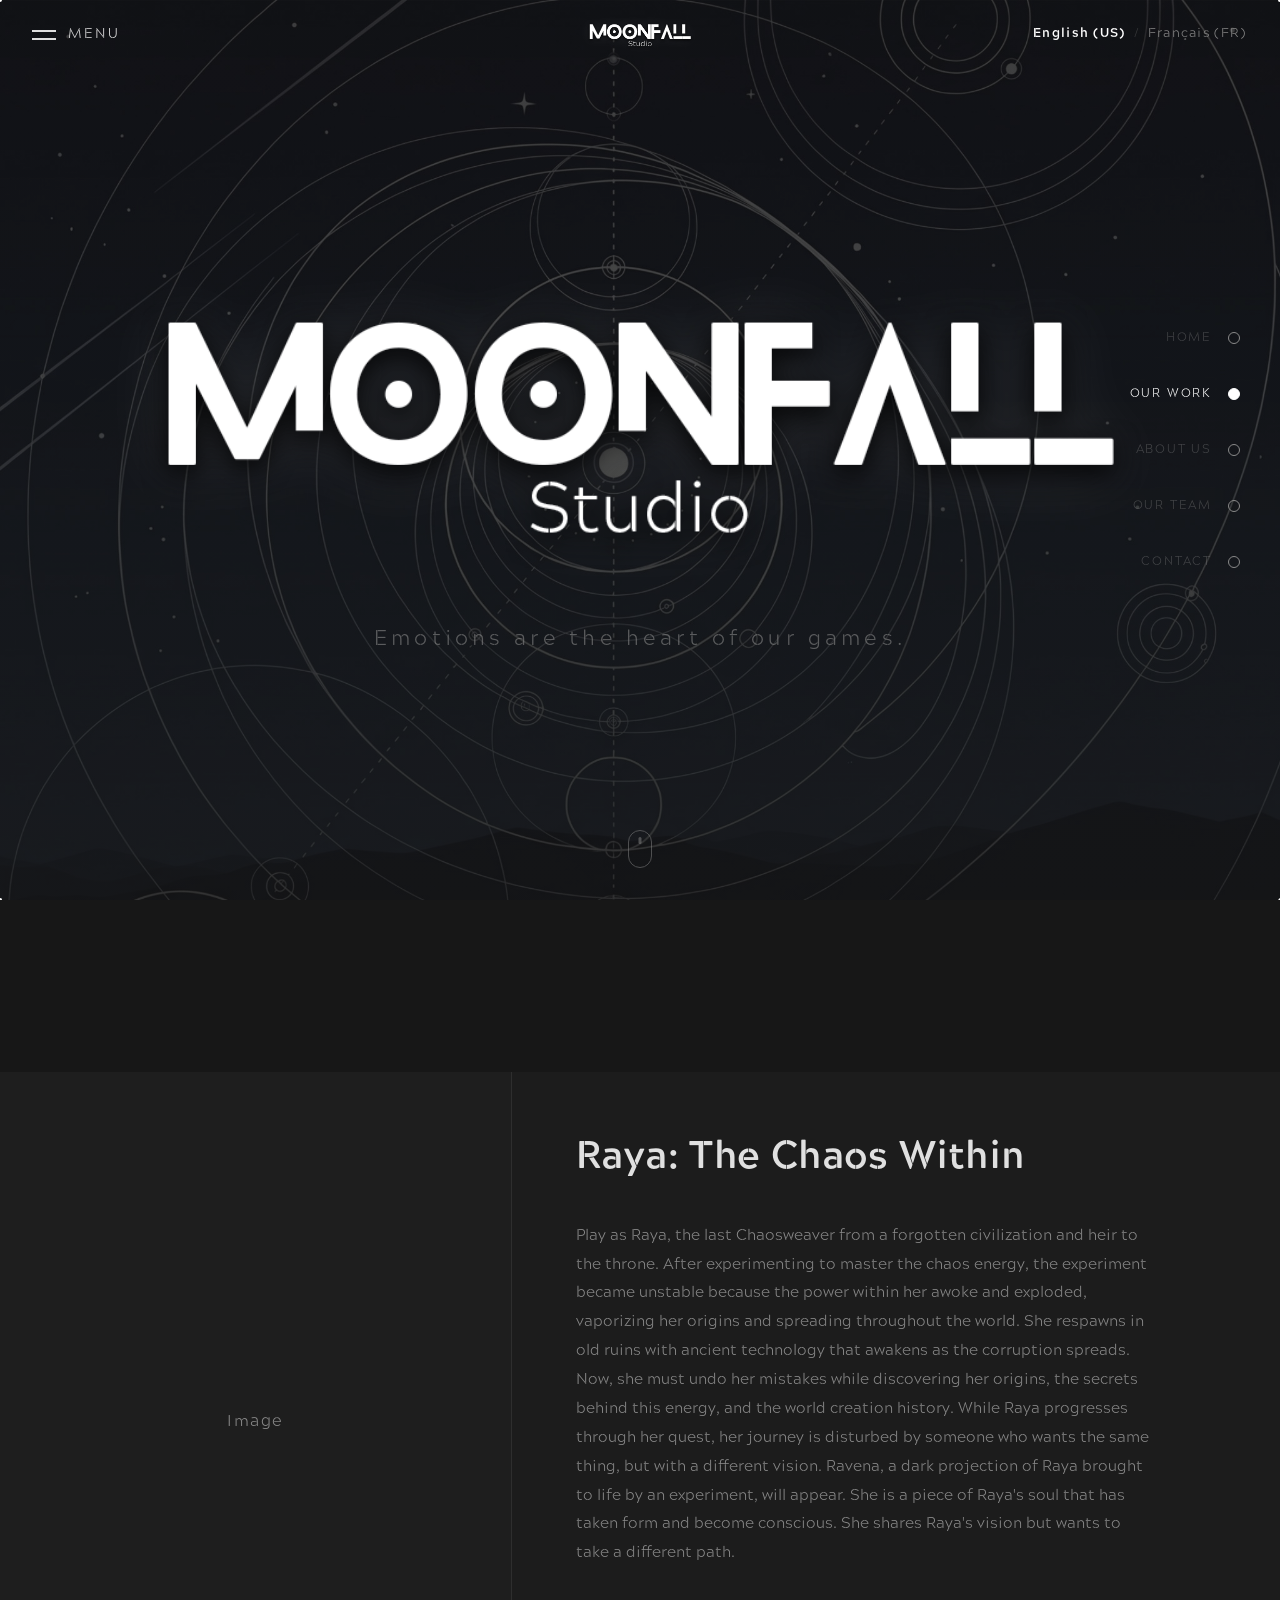
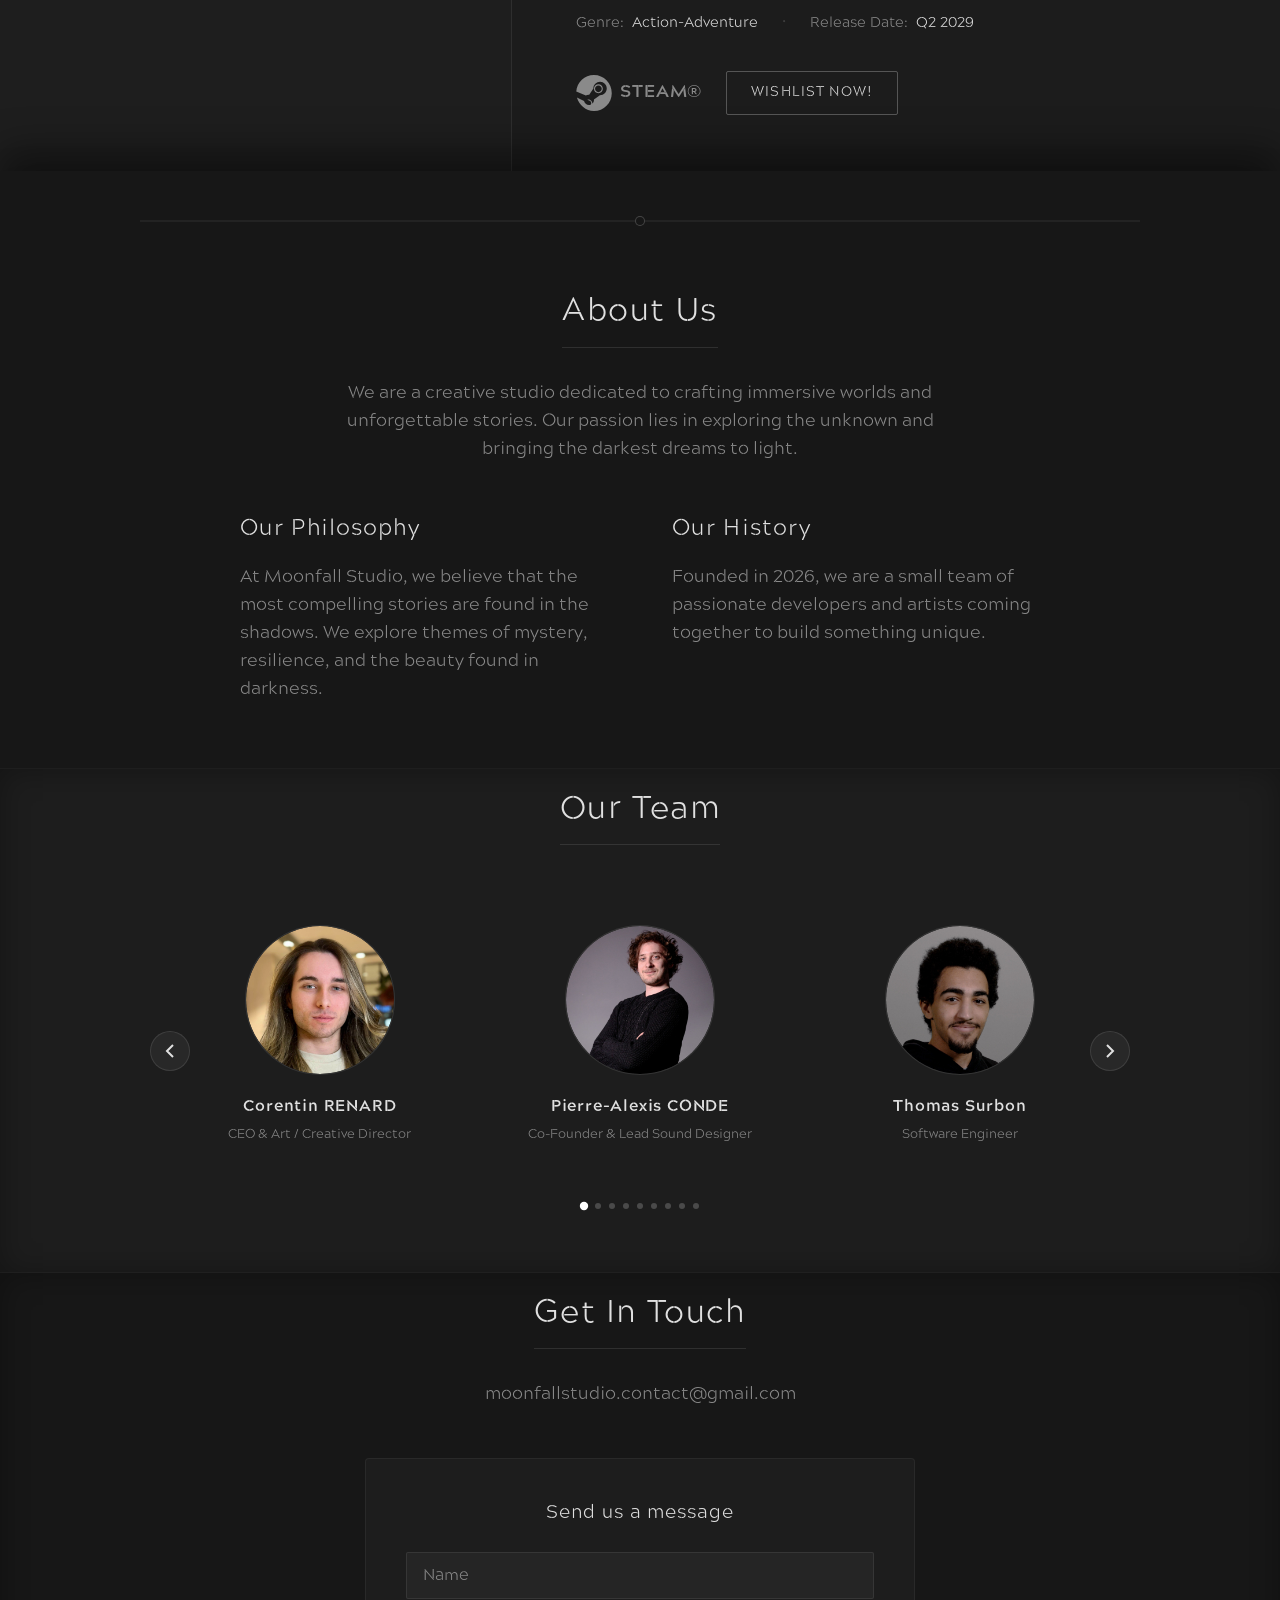
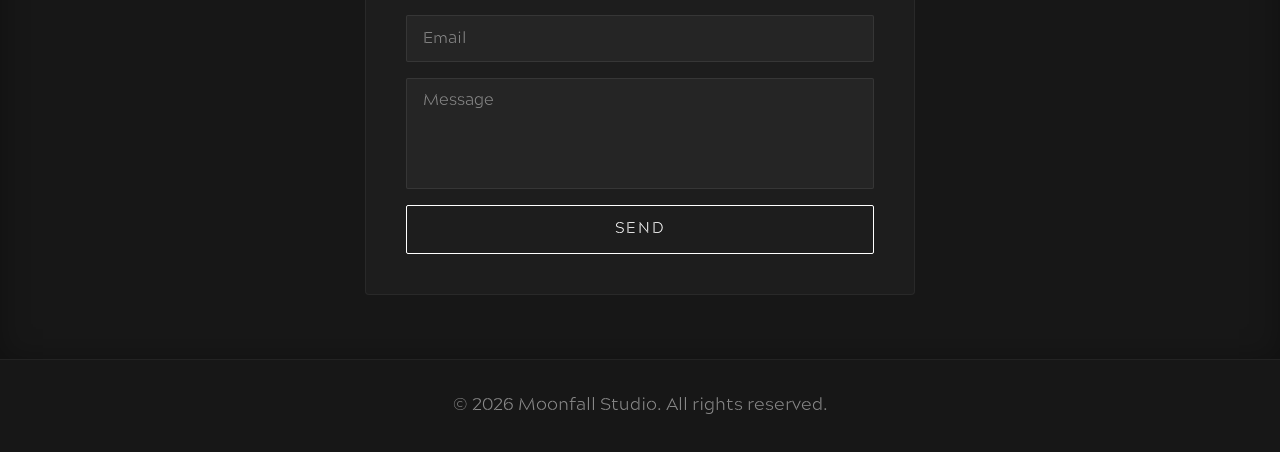
==== commit 62f23b6b: "Fix padding and clean up project + new layout for project" ====
--- a/index.html
+++ b/index.html
@@ -108,56 +108,51 @@
         </section>
 
         <!-- ==========================================
-             RAYA SECTION
-             ========================================== -->
-        <section id="raya" class="content-section raya-section">
-            <div class="container section-reveal">
-                <div class="raya-hero">
-                    <h2 data-i18n="raya.title">Raya: The Chaos Within</h2>
-                    <p class="tagline" data-i18n="raya.teaser">Embrace the chaos.</p>
+             RAYA SECTION — Split Layout
+             ========================================== -->
+        <section id="raya" class="raya-section">
+            <div class="raya-split">
+
+                <!-- LEFT: Artwork -->
+                <div class="raya-split__image">
+                    <div class="raya-artwork-placeholder">
+                        <span>Image</span>
+                    </div>
                 </div>
 
-                <div class="raya-artwork">
-                    Main Artwork Placeholder
+                <!-- RIGHT: Info -->
+                <div class="raya-split__info">
+                    <h2 class="raya-split__title" data-i18n="raya.title">Raya: The Chaos Within</h2>
+
+                    <div class="raya-split__description">
+                        <p data-i18n="raya.description">Play as Raya, the last Chaosweaver from a forgotten civilization and heir to the throne. After experimenting to master the chaos energy, the experiment became unstable because the power within her awoke and exploded, vaporizing her origins and spreading throughout the world. She respawns in old ruins with ancient technology that awakens as the corruption spreads. Now, she must undo her mistakes while discovering her origins, the secrets behind this energy, and the world creation history. While Raya progresses through her quest, her journey is disturbed by someone who wants the same thing, but with a different vision. Ravena, a dark projection of Raya brought to life by an experiment, will appear. She is a piece of Raya's soul that has taken form and become conscious. She shares Raya's vision but wants to take a different path.</p>
+                    </div>
+
+                    <!-- Meta bar -->
+                    <div class="raya-split__meta">
+                        <span class="raya-split__meta-item">
+                            <span class="raya-split__meta-label" data-i18n="raya.genre_label">Genre:</span>
+                            <span data-i18n="raya.genre_value">Action-Adventure</span>
+                        </span>
+                        <span class="raya-split__meta-sep">·</span>
+                        <span class="raya-split__meta-item">
+                            <span class="raya-split__meta-label" data-i18n="raya.release_label">Release Date:</span>
+                            <span data-i18n="raya.release_value">Q2 2029</span>
+                        </span>
+                    </div>
+
+                    <!-- Steam CTA -->
+                    <div class="raya-split__cta">
+                        <div class="raya-split__steam-logo" aria-label="Steam">
+                            <svg viewBox="0 0 256 259" xmlns="http://www.w3.org/2000/svg" width="36" height="36">
+                                <path d="M127.779 0C60.21 0 5.2 52.38.486 119.146l68.86 28.477c5.74-3.93 12.66-6.24 20.14-6.24 1.34 0 2.66.067 3.96.2l30.14-43.68v-.613c0-26.51 21.56-48.074 48.07-48.074 26.53 0 48.09 21.577 48.09 48.1 0 26.53-21.56 48.1-48.09 48.1h-1.12l-42.95 30.68c.08 1.06.12 2.12.12 3.2 0 19.88-16.16 36.04-36.04 36.04-17.42 0-31.96-12.4-35.32-28.87L5.21 161.44C20.04 216.32 69.19 258.52 127.78 258.52c70.7 0 128.02-57.31 128.02-128.01C255.8 57.31 198.48 0 127.78 0zM80.47 220.74l-15.63-6.46c2.76 5.74 7.46 10.6 13.7 13.38 13.54 6.04 29.38-.2 35.41-13.73 2.93-6.55 3-13.74.2-20.34-2.8-6.6-7.97-11.56-14.52-14.49-6.48-2.87-13.35-2.81-19.43-.42l16.16 6.68c9.97 4.12 14.7 15.56 10.58 25.53-4.13 9.97-15.57 14.7-25.54 10.58l.07-.03zm111.2-121.57c0-17.7-14.39-32.06-32.09-32.06-17.7 0-32.07 14.36-32.07 32.06 0 17.7 14.37 32.07 32.07 32.07 17.7 0 32.09-14.37 32.09-32.07zm-56.12.07c0-13.32 10.78-24.13 24.1-24.13 13.33 0 24.12 10.8 24.12 24.13 0 13.33-10.79 24.12-24.12 24.12-13.32 0-24.1-10.79-24.1-24.12z" fill="currentColor"/>
+                            </svg>
+                            <span class="raya-split__steam-text">STEAM®</span>
+                        </div>
+                        <a href="https://store.steampowered.com/" target="_blank" rel="noopener noreferrer" class="raya-split__wishlist-btn" data-i18n="raya.wishlist">Wishlist now!</a>
+                    </div>
                 </div>
 
-                <div class="raya-description">
-                    <p data-i18n="raya.description">After conducting research on chaos energy. One day, they performed an experiment in an attempt to harness this energy. The chaos energy within her awoke, but she doesn't know anything about it, causing instability in the experiment. There was an overload, and it exploded, consuming the place and vaporizing her. Everything it touched turned into something corrupted, broken, and propagating like vines and cracks. They had underestimated how unstable the energy truly was. The energy began to turn into corruption and spread throughout the world.</p>
-                    <p data-i18n="raya.description2">Now, the world is corrupted and broken. Life has become difficult because of the creatures that emerged from the corruption. His goal is to fix her mistakes.</p>
-                    <p data-i18n="raya.description3">But during her journey, she'll learn that this energy is much more than corruption. It's an evolution of life itself. This energy is alive. It's a consciousness that has become autonomous and can think for itself.</p>
-                    <p data-i18n="raya.description4">His goal is to understand and master it—but at what cost?</p>
-                    <p data-i18n="raya.description5">Or maybe... do both.</p>
-                </div>
-
-                <div class="raya-meta">
-                    <div class="raya-meta__item">
-                        <span class="raya-meta__label" data-i18n="raya.genre_label">Genre</span>
-                        <span class="raya-meta__value" data-i18n="raya.genre_value">Action-Adventure</span>
-                    </div>
-                    <div class="raya-meta__item">
-                        <span class="raya-meta__label" data-i18n="raya.release_label">Release Date</span>
-                        <span class="raya-meta__value" data-i18n="raya.release_value">TBA</span>
-                    </div>
-                    <div class="raya-meta__item">
-                        <span class="raya-meta__label" data-i18n="raya.platform_label">Platform</span>
-                        <span class="raya-meta__value" data-i18n="raya.platform_value">PC, Console</span>
-                    </div>
-                </div>
-
-                <div class="raya-screenshots">
-                    <div class="raya-screenshot">Screenshot Placeholder 1</div>
-                    <div class="raya-screenshot">Screenshot Placeholder 2</div>
-                    <div class="raya-screenshot">Screenshot Placeholder 3</div>
-                </div>
-
-                <div class="raya-actions">
-                    <a href="#" class="btn-steam" id="steam-wishlist-btn" target="_blank" rel="noopener noreferrer">
-                        <svg viewBox="0 0 256 259" xmlns="http://www.w3.org/2000/svg">
-                            <path d="M127.779 0C60.21 0 5.2 52.38.486 119.146l68.86 28.477c5.74-3.93 12.66-6.24 20.14-6.24 1.34 0 2.66.067 3.96.2l30.14-43.68v-.613c0-26.51 21.56-48.074 48.07-48.074 26.53 0 48.09 21.577 48.09 48.1 0 26.53-21.56 48.1-48.09 48.1h-1.12l-42.95 30.68c.08 1.06.12 2.12.12 3.2 0 19.88-16.16 36.04-36.04 36.04-17.42 0-31.96-12.4-35.32-28.87L5.21 161.44C20.04 216.32 69.19 258.52 127.78 258.52c70.7 0 128.02-57.31 128.02-128.01C255.8 57.31 198.48 0 127.78 0zM80.47 220.74l-15.63-6.46c2.76 5.74 7.46 10.6 13.7 13.38 13.54 6.04 29.38-.2 35.41-13.73 2.93-6.55 3-13.74.2-20.34-2.8-6.6-7.97-11.56-14.52-14.49-6.48-2.87-13.35-2.81-19.43-.42l16.16 6.68c9.97 4.12 14.7 15.56 10.58 25.53-4.13 9.97-15.57 14.7-25.54 10.58l.07-.03zm111.2-121.57c0-17.7-14.39-32.06-32.09-32.06-17.7 0-32.07 14.36-32.07 32.06 0 17.7 14.37 32.07 32.07 32.07 17.7 0 32.09-14.37 32.09-32.07zm-56.12.07c0-13.32 10.78-24.13 24.1-24.13 13.33 0 24.12 10.8 24.12 24.13 0 13.33-10.79 24.12-24.12 24.12-13.32 0-24.1-10.79-24.1-24.12z" fill="currentColor"/>
-                        </svg>
-                        <span data-i18n="raya.wishlist">Wishlist on Steam</span>
-                    </a>
-                </div>
             </div>
         </section>
 
--- a/style.css
+++ b/style.css
@@ -516,7 +516,7 @@
    CONTENT SECTIONS
    ============================================ */
 .content-section {
-    padding: 6rem 0;
+    padding: 1rem 0 4rem;
     position: relative;
     z-index: 2;
     scroll-margin-top: var(--header-height);
@@ -530,38 +530,6 @@
 /* Subtle shadow separations between sections */
 .content-section + .content-section {
     box-shadow: 0 -1px 0 rgba(255, 255, 255, 0.03), inset 0 1px 30px rgba(0, 0, 0, 0.3);
-}
-
-/* ============================================
-   SECTION HERO BLOCKS (Our Work & About Us)
-   Compact, same style
-   ============================================ */
-.work-hero-section {
-    padding: 6rem 0 2rem;
-}
-
-.section-hero-block {
-    padding: 5rem 0;
-}
-
-.section-hero-title {
-    font-size: 3rem;
-    text-transform: uppercase;
-    letter-spacing: 0.2em;
-    color: var(--color-accent);
-    border-bottom: none;
-    padding-bottom: 0;
-    margin-bottom: 1.5rem;
-    display: block;
-    font-weight: 700;
-}
-
-.section-hero-desc {
-    font-size: 1.15rem;
-    max-width: 650px;
-    line-height: 1.7;
-    margin-bottom: 0;
-    color: var(--color-text-muted);
 }
 
 /* ============================================
@@ -582,7 +550,7 @@
     top: 50%;
     left: 50%;
     transform: translate(-50%, -50%);
-    width: 160px;
+    width: 1000px;
     height: 1px;
     background: rgba(255, 255, 255, 0.1);
 }
@@ -598,125 +566,173 @@
 }
 
 /* ============================================
-   RAYA SECTION
+   RAYA SECTION — Split Layout
    ============================================ */
 .raya-section {
     background: var(--color-bg);
     position: relative;
+}
+
+.raya-split {
+    display: flex;
+    min-height: 480px;
+    width: 100%;
+}
+
+/* LEFT: Image panel */
+.raya-split__image {
+    flex: 0 0 40%;
+    background: rgba(255, 255, 255, 0.03);
+    border-right: 1px solid rgba(255, 255, 255, 0.07);
+    display: flex;
+    align-items: center;
+    justify-content: center;
     overflow: hidden;
-    padding-top: 3rem;
-}
-
-.raya-hero {
+}
+
+.raya-artwork-placeholder {
+    width: 100%;
+    height: 100%;
+    min-height: 480px;
+    display: flex;
+    align-items: center;
+    justify-content: center;
+    color: var(--color-text-muted);
+    font-size: 1rem;
+    letter-spacing: 0.1em;
+}
+
+.raya-split__image img {
+    width: 100%;
+    height: 100%;
+    object-fit: cover;
+    display: block;
+}
+
+/* RIGHT: Info panel */
+.raya-split__info {
+    flex: 1;
+    background: rgba(30, 30, 30, 0.7);
+    padding: 3.5rem 4rem;
     display: flex;
     flex-direction: column;
+    justify-content: space-between;
+    overflow: hidden;
+    min-width: 0;
+}
+
+.raya-split__title {
+    font-size: clamp(1.8rem, 3vw, 2.8rem);
+    color: var(--color-text);
+    margin-bottom: 2rem;
+    font-weight: 700;
+    letter-spacing: 0.01em;
+    border-bottom: none;
+    padding-bottom: 0;
+}
+
+.raya-split__description {
+    flex: 1;
+    margin-bottom: 2.5rem;
+    text-align: left;
+    align-self: flex-start;
+    width: 90%;
+}
+
+.raya-split__description p {
+    color: var(--color-text-muted);
+    font-size: 0.95rem;
+    line-height: 1.9;
+    text-align: left;
+    margin: 0;
+}
+
+/* Meta bar */
+.raya-split__meta {
+    display: flex;
     align-items: center;
     gap: 1.5rem;
-    margin-bottom: 3rem;
-}
-
-.raya-artwork {
-    width: 100%;
-    height: 350px;
-    background: rgba(255, 255, 255, 0.03);
-    display: flex;
-    align-items: center;
-    justify-content: center;
-    border: 1px solid rgba(255, 255, 255, 0.06);
+    margin-bottom: 2rem;
+    flex-wrap: wrap;
+}
+
+.raya-split__meta-item {
+    font-size: 0.9rem;
+    color: var(--color-text-muted);
+    display: flex;
+    gap: 0.5rem;
+}
+
+.raya-split__meta-label {
+    color: var(--color-text-muted);
+}
+
+.raya-split__meta-item span:last-child {
+    color: var(--color-text);
+}
+
+.raya-split__meta-sep {
+    color: rgba(255,255,255,0.15);
+    font-size: 1.2rem;
+}
+
+/* CTA row */
+.raya-split__cta {
+    display: flex;
+    align-items: center;
+    gap: 1.5rem;
+    flex-wrap: wrap;
+}
+
+.raya-split__steam-logo {
+    display: flex;
+    align-items: center;
+    gap: 0.5rem;
+    color: var(--color-text-muted);
+    cursor: default;
+    user-select: none;
+}
+
+.raya-split__steam-text {
+    font-size: 1.1rem;
+    font-weight: 700;
+    letter-spacing: 0.05em;
+}
+
+.raya-split__wishlist-btn {
+    padding: 0.65rem 1.5rem;
+    border: 1px solid rgba(255,255,255,0.25);
+    color: var(--color-text);
+    text-decoration: none;
+    font-size: 0.85rem;
+    letter-spacing: 0.08em;
+    text-transform: uppercase;
+    font-family: var(--font-main);
+    transition: all var(--transition-speed);
     border-radius: 2px;
-    color: var(--color-text-muted);
-    font-size: 0.95rem;
-    margin-bottom: 2rem;
-}
-
-.raya-description {
-    max-width: 800px;
-    margin: 0 auto 2rem;
-    text-align: left;
-}
-
-.raya-description p {
-    max-width: 100%;
-}
-
-.raya-features {
-    text-align: left;
-    max-width: 800px;
-    margin: 0 auto 3rem;
-}
-
-.raya-features h3 {
-    font-size: 1.3rem;
-    margin-bottom: 1rem;
-    color: var(--color-text);
-}
-
-.raya-features ul {
-    list-style: disc;
-    padding-left: 1.5rem;
-    color: var(--color-text-muted);
-}
-
-.raya-features li {
-    margin-bottom: 0.5rem;
-    font-size: 1.05rem;
-}
-
-.raya-meta {
-    display: grid;
-    grid-template-columns: repeat(auto-fit, minmax(200px, 1fr));
-    gap: 1.5rem;
-    max-width: 800px;
-    margin: 0 auto 3rem;
-    text-align: left;
-}
-
-.raya-meta__item {
-    padding: 1.2rem;
-    background: rgba(255, 255, 255, 0.03);
-    border: 1px solid rgba(255, 255, 255, 0.05);
-    border-radius: 2px;
-}
-
-.raya-meta__label {
-    display: block;
-    font-size: 0.75rem;
-    text-transform: uppercase;
-    color: var(--color-text-muted);
-    margin-bottom: 0.4rem;
-    letter-spacing: 0.1em;
-}
-
-.raya-meta__value {
-    font-size: 1.05rem;
-    color: var(--color-text);
-}
-
-.raya-screenshots {
-    display: grid;
-    grid-template-columns: repeat(auto-fit, minmax(280px, 1fr));
-    gap: 1.5rem;
-    max-width: 1000px;
-    margin: 0 auto 3rem;
-}
-
-.raya-screenshot {
-    background: rgba(255, 255, 255, 0.03);
-    height: 180px;
-    display: flex;
-    align-items: center;
-    justify-content: center;
-    border: 1px solid rgba(255, 255, 255, 0.06);
-    border-radius: 2px;
-    color: var(--color-text-muted);
-    font-size: 0.9rem;
-}
-
-.raya-actions {
-    display: flex;
-    gap: 1.5rem;
-    justify-content: center;
-    flex-wrap: wrap;
+}
+
+.raya-split__wishlist-btn:hover {
+    background: rgba(255,255,255,0.08);
+    border-color: rgba(255,255,255,0.5);
+}
+
+/* Responsive */
+@media (max-width: 800px) {
+    .raya-split {
+        flex-direction: column;
+    }
+    .raya-split__image {
+        flex: 0 0 auto;
+        border-right: none;
+        border-bottom: 1px solid rgba(255, 255, 255, 0.07);
+    }
+    .raya-artwork-placeholder {
+        min-height: 240px;
+    }
+    .raya-split__info {
+        padding: 2rem 1.5rem;
+    }
 }
 
 /* ============================================
@@ -744,37 +760,6 @@
     color: var(--color-bg);
 }
 
-.btn-steam {
-    display: inline-flex;
-    align-items: center;
-    gap: 0.75rem;
-    padding: 1rem 2rem;
-    background: var(--color-steam);
-    border: 1px solid rgba(255, 255, 255, 0.1);
-    color: #c6d4df;
-    text-decoration: none;
-    text-transform: uppercase;
-    letter-spacing: 0.1em;
-    font-weight: 500;
-    font-family: var(--font-main);
-    font-size: 0.95rem;
-    transition: all var(--transition-speed);
-    cursor: pointer;
-    border-radius: 2px;
-}
-
-.btn-steam:hover {
-    background: var(--color-steam-hover);
-    color: #ffffff;
-    transform: translateY(-2px);
-}
-
-.btn-steam svg {
-    width: 20px;
-    height: 20px;
-    fill: currentColor;
-}
-
 /* ============================================
    ABOUT CONTENT
    ============================================ */
@@ -1014,6 +999,12 @@
     border-radius: 2px;
     transition: border-color var(--transition-speed);
     outline: none;
+    width: 100%;
+    box-sizing: border-box;
+}
+
+textarea.contact-input {
+    resize: none;
 }
 
 .contact-input:focus {
@@ -1026,11 +1017,6 @@
 
 .contact-submit {
     width: 100%;
-}
-
-/* Standalone contact page */
-.contact-standalone {
-    padding-top: calc(var(--header-height) + 4rem);
 }
 
 /* ============================================
@@ -1109,29 +1095,12 @@
         display: none;
     }
 
-    .raya-meta {
-        grid-template-columns: 1fr 1fr;
-    }
-
-    .raya-screenshots {
-        grid-template-columns: 1fr;
-    }
-
-    .team-grid {
-        grid-template-columns: repeat(auto-fit, minmax(180px, 1fr));
-        gap: 2rem;
-    }
-
     .menu-nav__item {
         font-size: 1.5rem;
     }
 
     .lang-toggle {
         font-size: 0.65rem;
-    }
-
-    .header-title {
-        font-size: 0.85rem;
     }
 }
 
@@ -1144,18 +1113,6 @@
         font-size: 1rem;
     }
 
-    .section-hero-title {
-        font-size: 1.6rem;
-    }
-
-    .raya-meta {
-        grid-template-columns: 1fr;
-    }
-
-    .team-grid {
-        grid-template-columns: 1fr;
-    }
-
     .menu-nav__item {
         font-size: 1.2rem;
     }
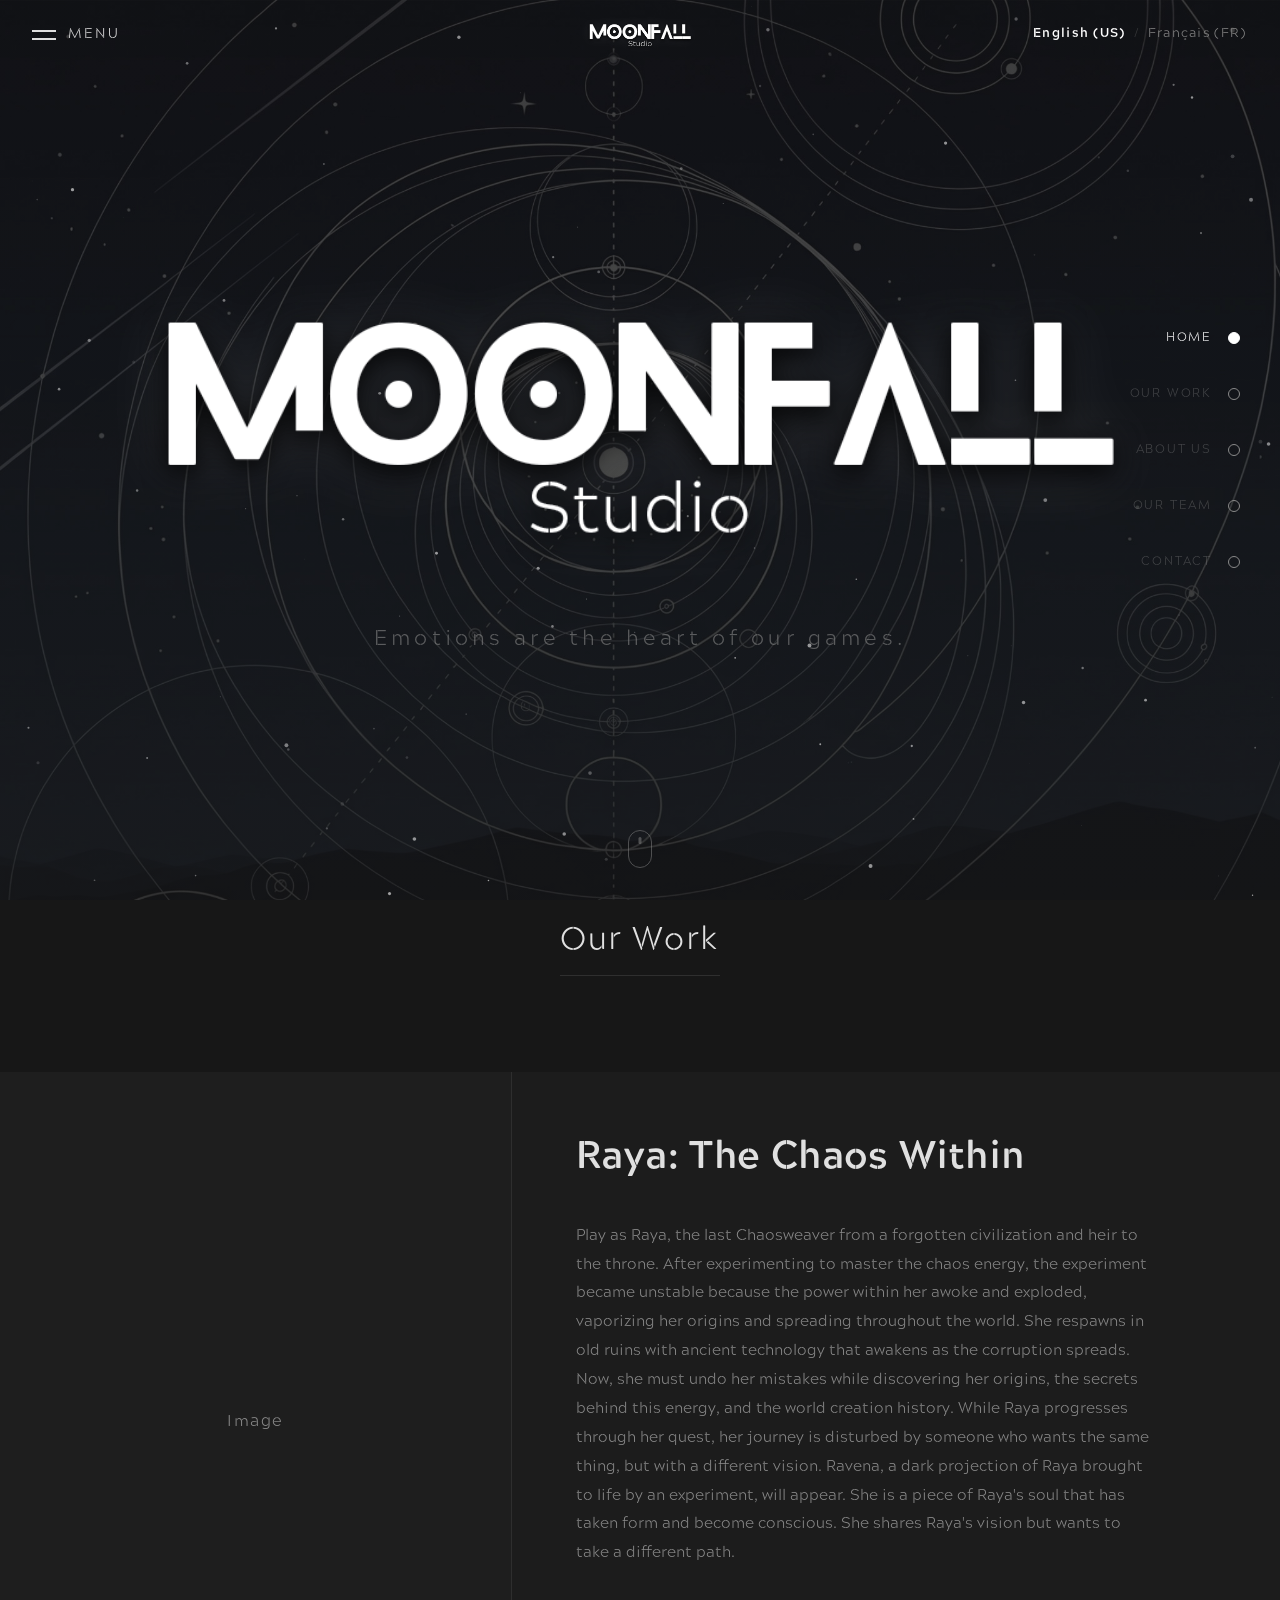
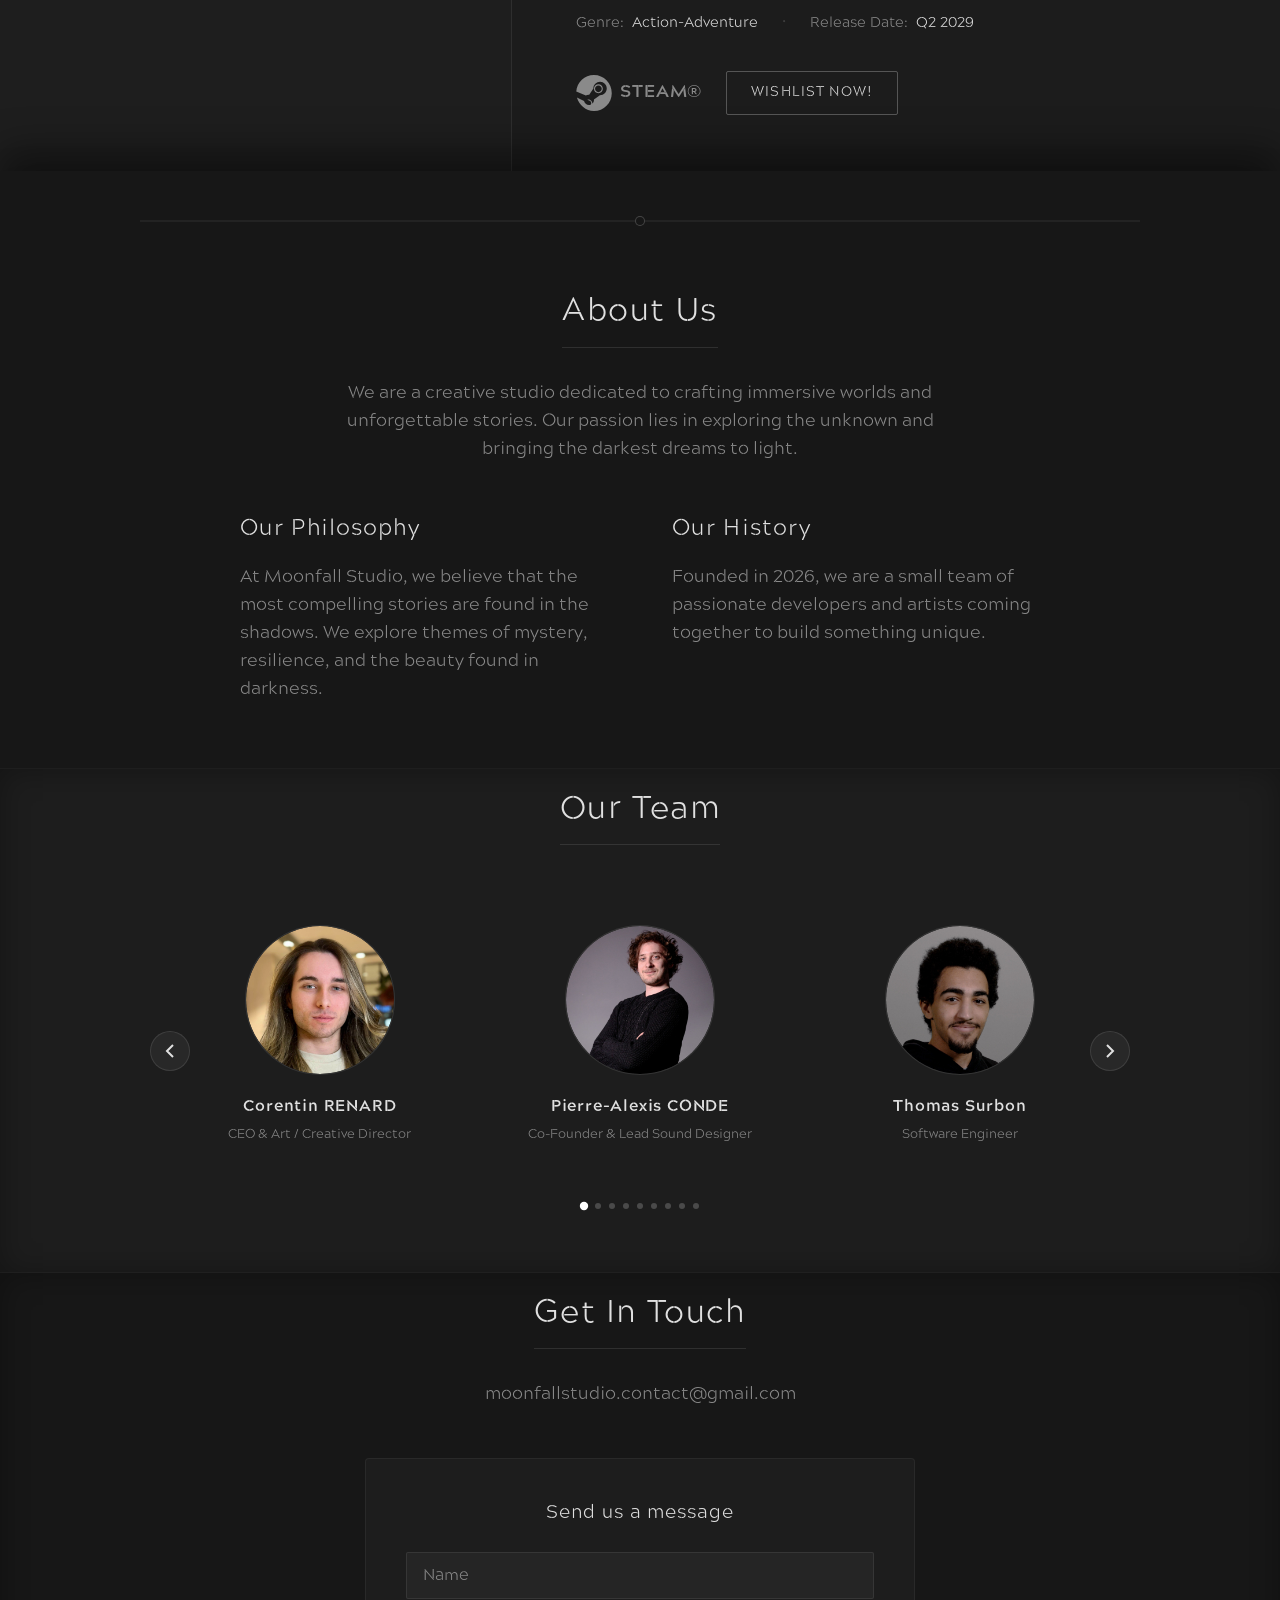
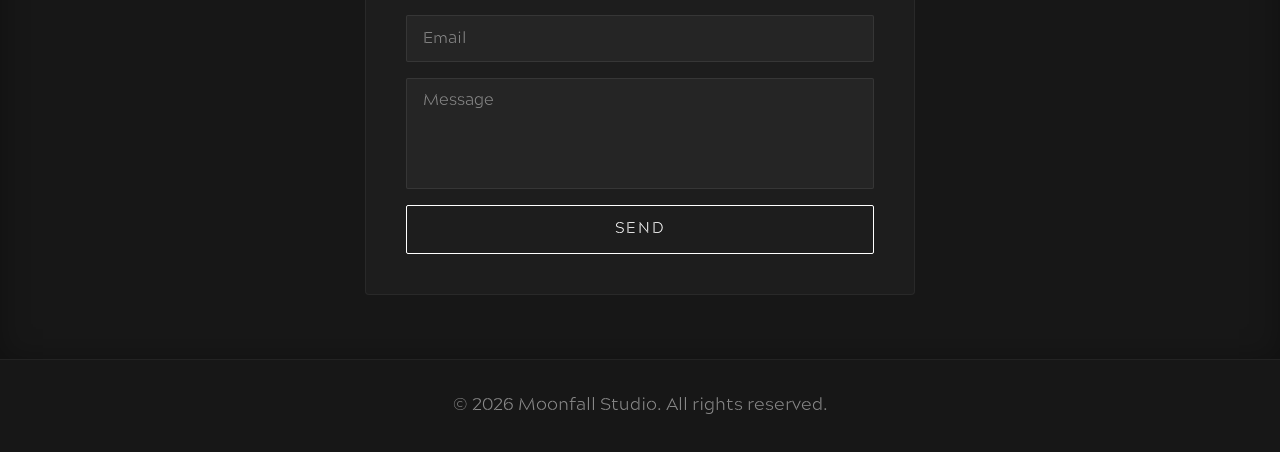
==== commit ab3ff097: "Fix Arthur Field + Julian pic" ====
--- a/index.html
+++ b/index.html
@@ -227,7 +227,9 @@
 
                     <!-- Julian Martin -->
                     <a href="https://www.linkedin.com/in/julianobadiamartin/" target="_blank" rel="noopener noreferrer" class="team-card">
-                        <div class="team-card__avatar team-card__avatar--initials" data-initials="JM"></div>
+                        <div class="team-card__avatar">
+                            <img src="assets/images/team/julian.jpg" alt="Julian Martin">
+                        </div>
                         <h3 class="team-card__name">Julian Martin</h3>
                         <p class="team-card__role">UI Programmer</p>
                         <span class="team-card__linkedin">LinkedIn ↗</span>
@@ -237,7 +239,7 @@
                     <a href="https://www.linkedin.com/in/arthur-waligorski-07606919b/" target="_blank" rel="noopener noreferrer" class="team-card">
                         <div class="team-card__avatar team-card__avatar--initials" data-initials="AW"></div>
                         <h3 class="team-card__name">Arthur Waligorski</h3>
-                        <p class="team-card__role">Music Compositor</p>
+                        <p class="team-card__role">Music Composer</p>
                         <span class="team-card__linkedin">LinkedIn ↗</span>
                     </a>
 
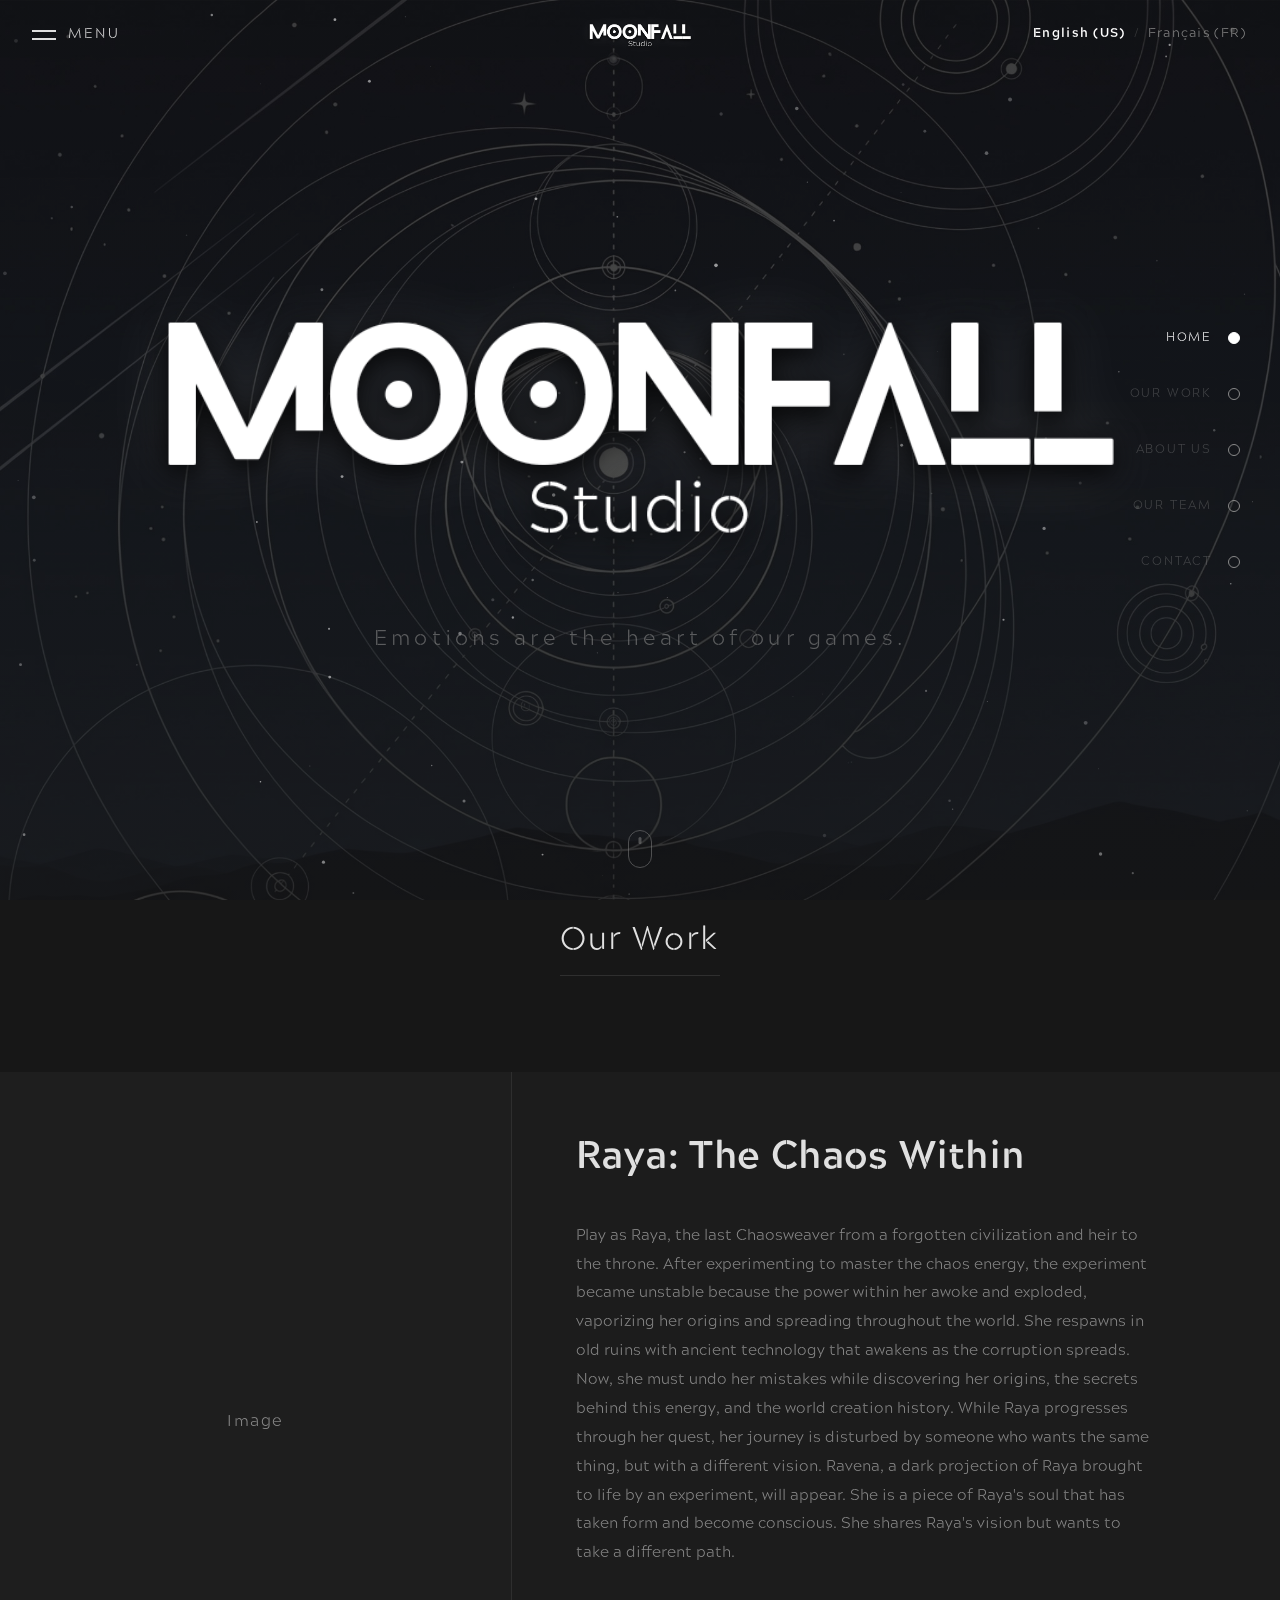
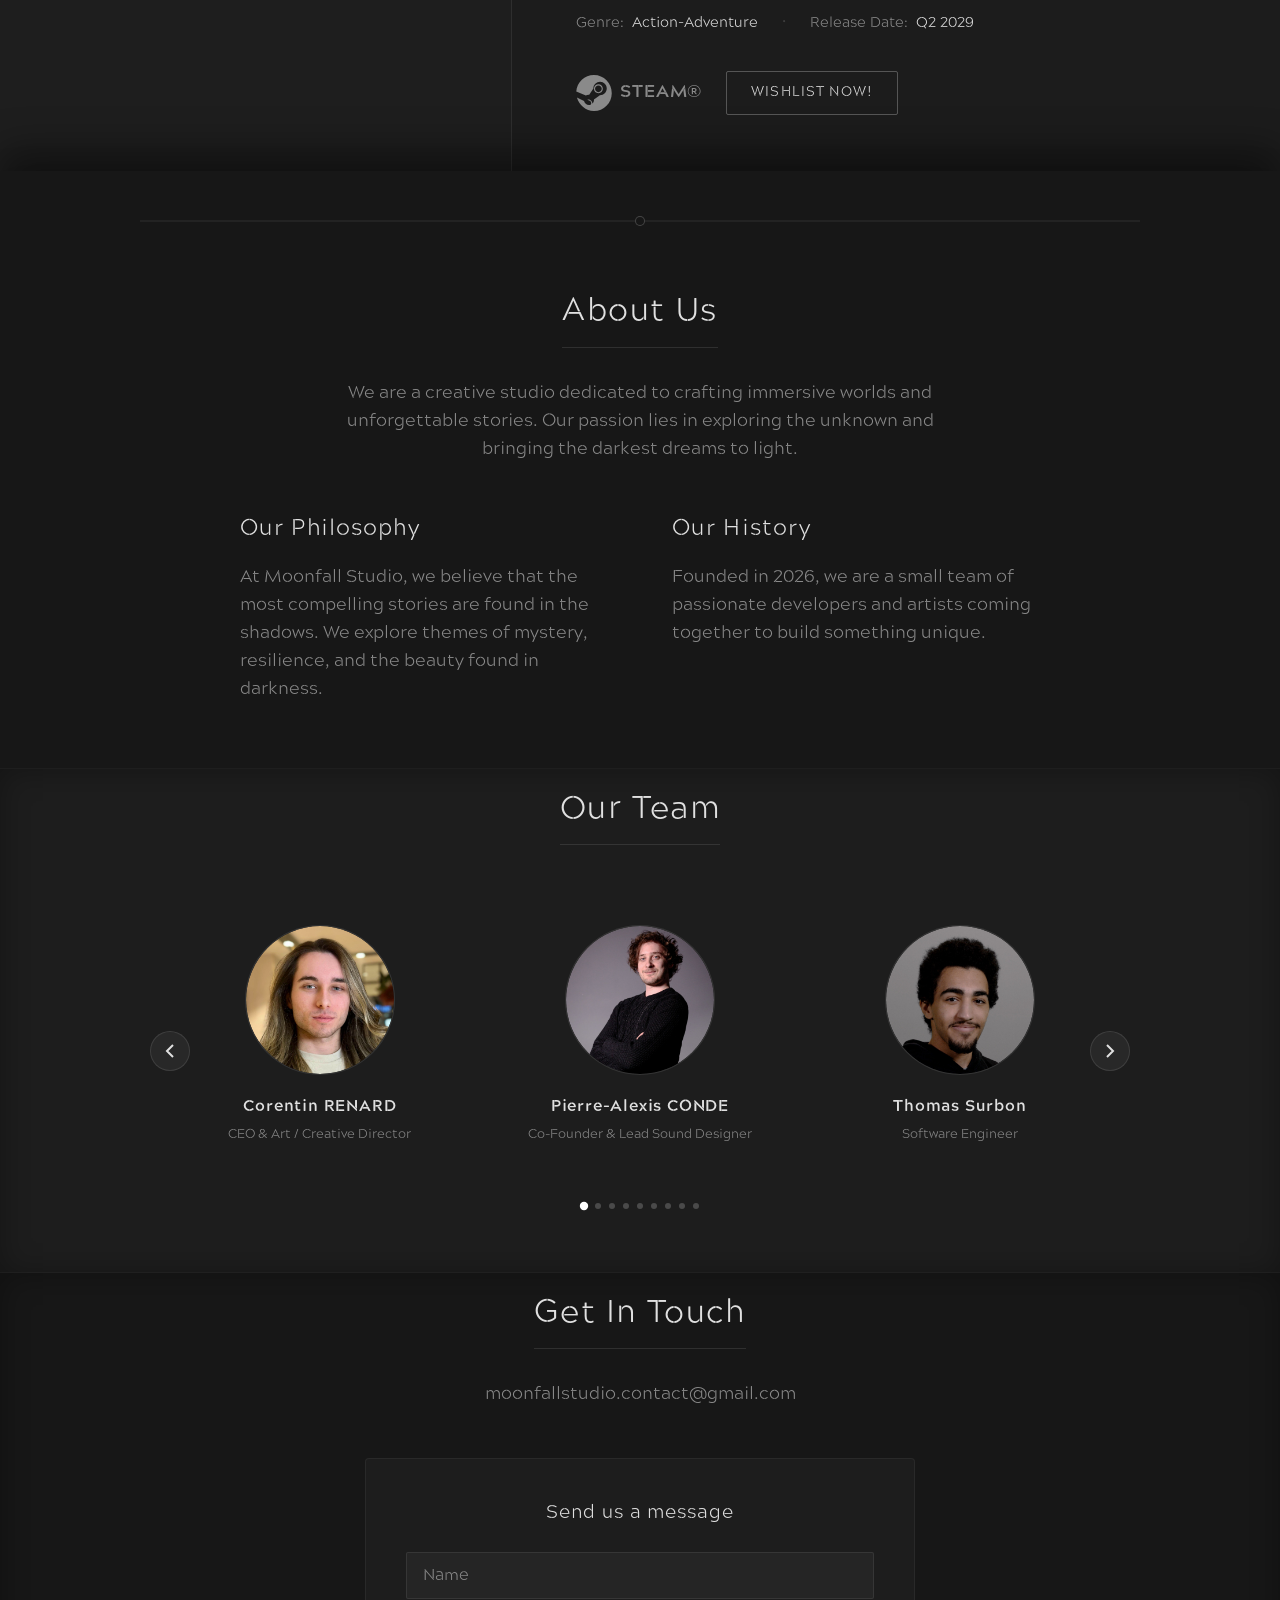
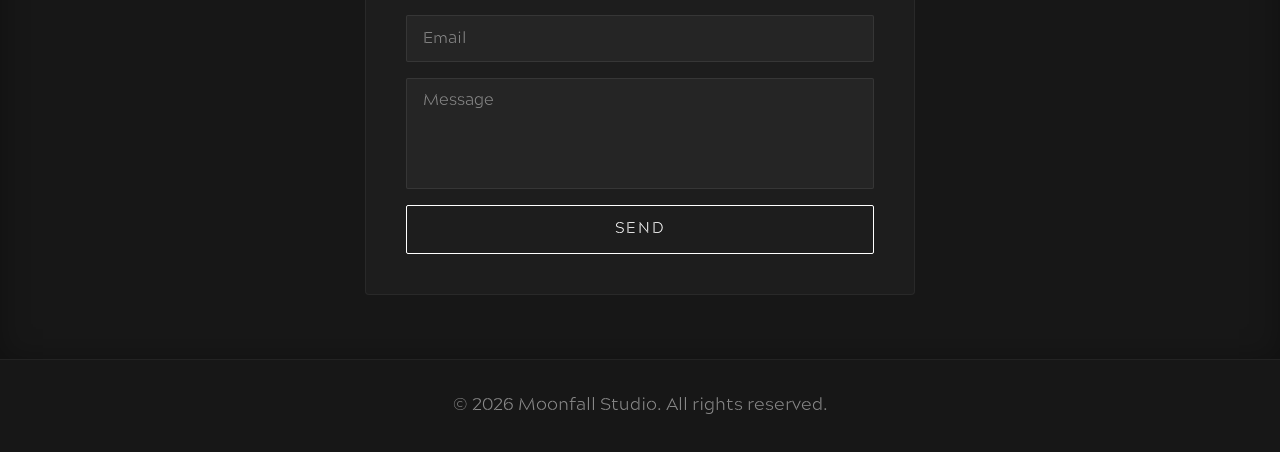
==== commit 91b0dbc6: "Added Mathilde photo" ====
--- a/index.html
+++ b/index.html
@@ -225,6 +225,16 @@
                         <span class="team-card__linkedin">LinkedIn ↗</span>
                     </a>
 
+                    <!-- Mathilde Béguinot -->
+                    <a href="https://www.linkedin.com/in/mathilde-béguinot-841303265/" target="_blank" rel="noopener noreferrer" class="team-card">
+                        <div class="team-card__avatar">
+                            <img src="assets/images/team/mathilde.jpg" alt="Mathilde Béguinot">
+                        </div>
+                        <h3 class="team-card__name">Mathilde Béguinot</h3>
+                        <p class="team-card__role">Technical &amp; VFX Artist</p>
+                        <span class="team-card__linkedin">LinkedIn ↗</span>
+                    </a>
+
                     <!-- Julian Martin -->
                     <a href="https://www.linkedin.com/in/julianobadiamartin/" target="_blank" rel="noopener noreferrer" class="team-card">
                         <div class="team-card__avatar">
@@ -256,14 +266,6 @@
                         <div class="team-card__avatar team-card__avatar--initials" data-initials="AC"></div>
                         <h3 class="team-card__name">Alex Coulaud</h3>
                         <p class="team-card__role">3D Character Artist</p>
-                        <span class="team-card__linkedin">LinkedIn ↗</span>
-                    </a>
-
-                    <!-- Mathilde Béguinot -->
-                    <a href="https://www.linkedin.com/in/mathilde-béguinot-841303265/" target="_blank" rel="noopener noreferrer" class="team-card">
-                        <div class="team-card__avatar team-card__avatar--initials" data-initials="MB"></div>
-                        <h3 class="team-card__name">Mathilde Béguinot</h3>
-                        <p class="team-card__role">Technical &amp; VFX Artist</p>
                         <span class="team-card__linkedin">LinkedIn ↗</span>
                     </a>
 
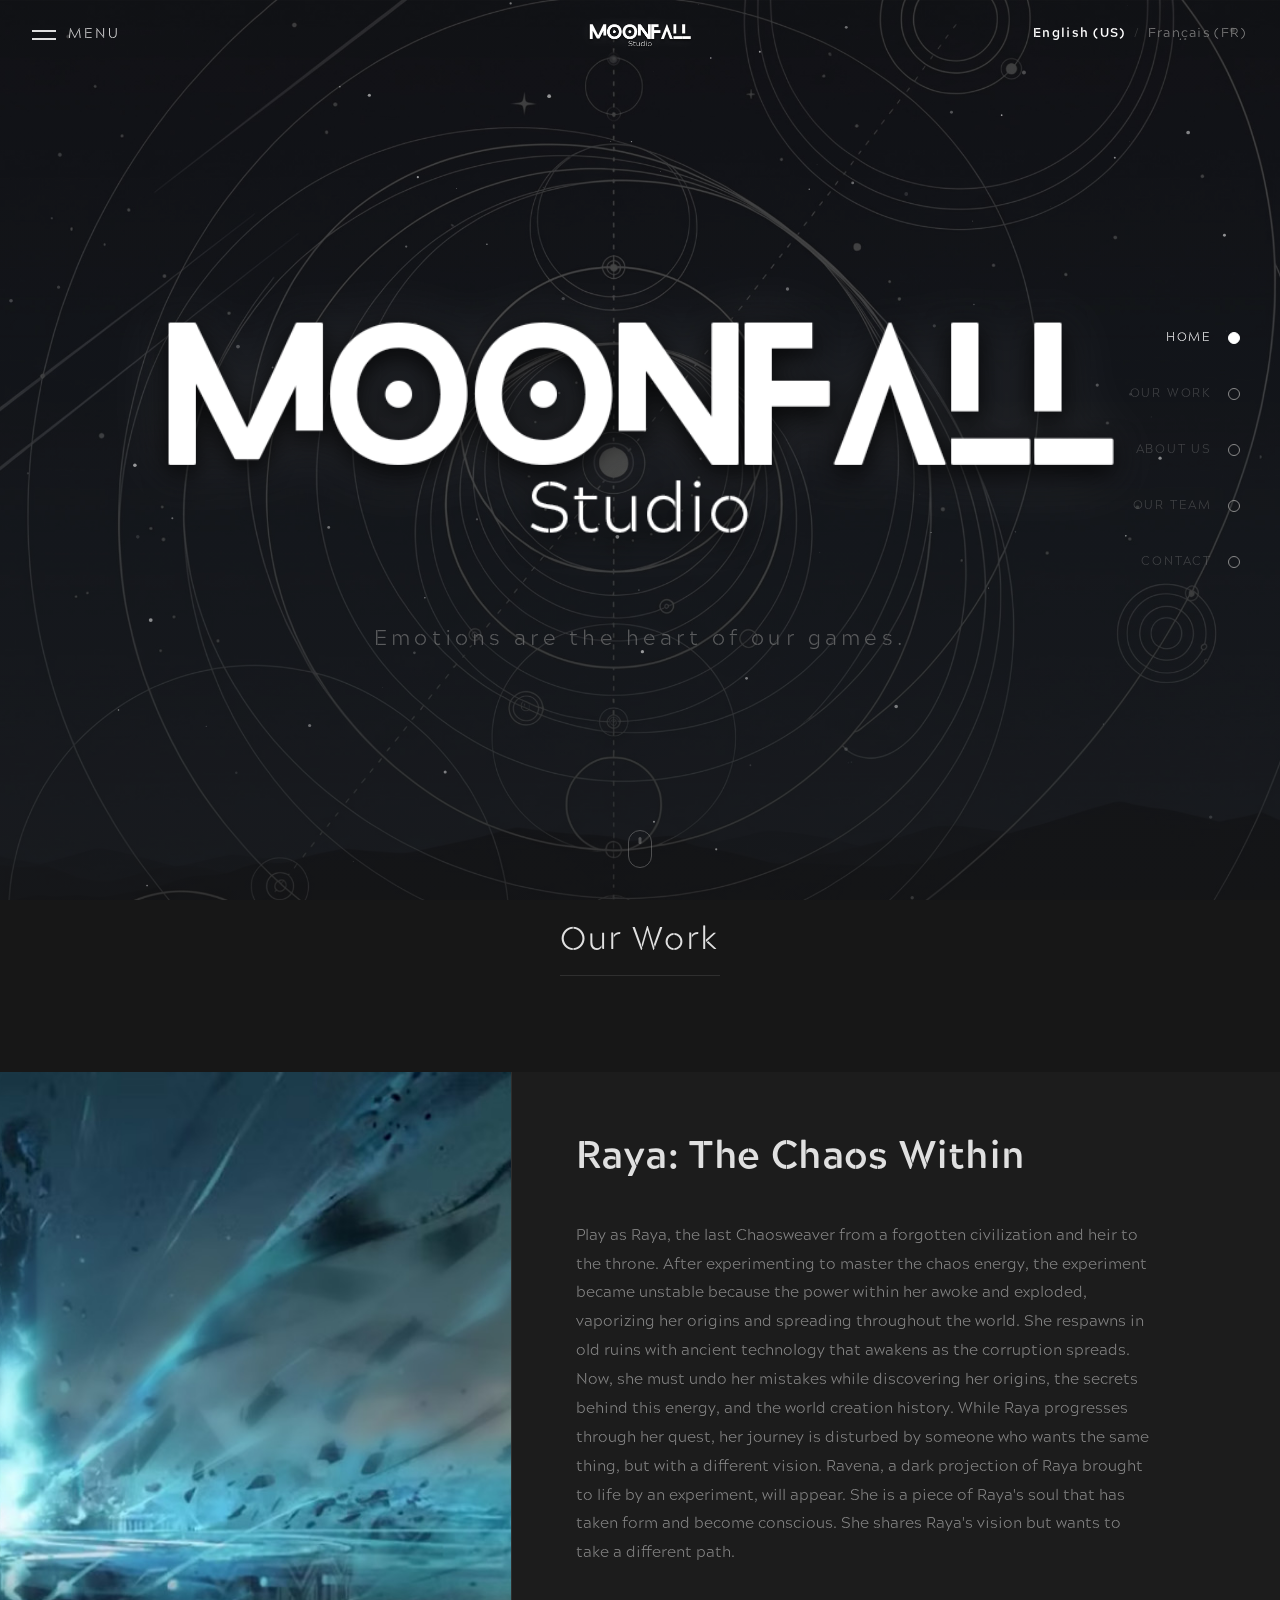
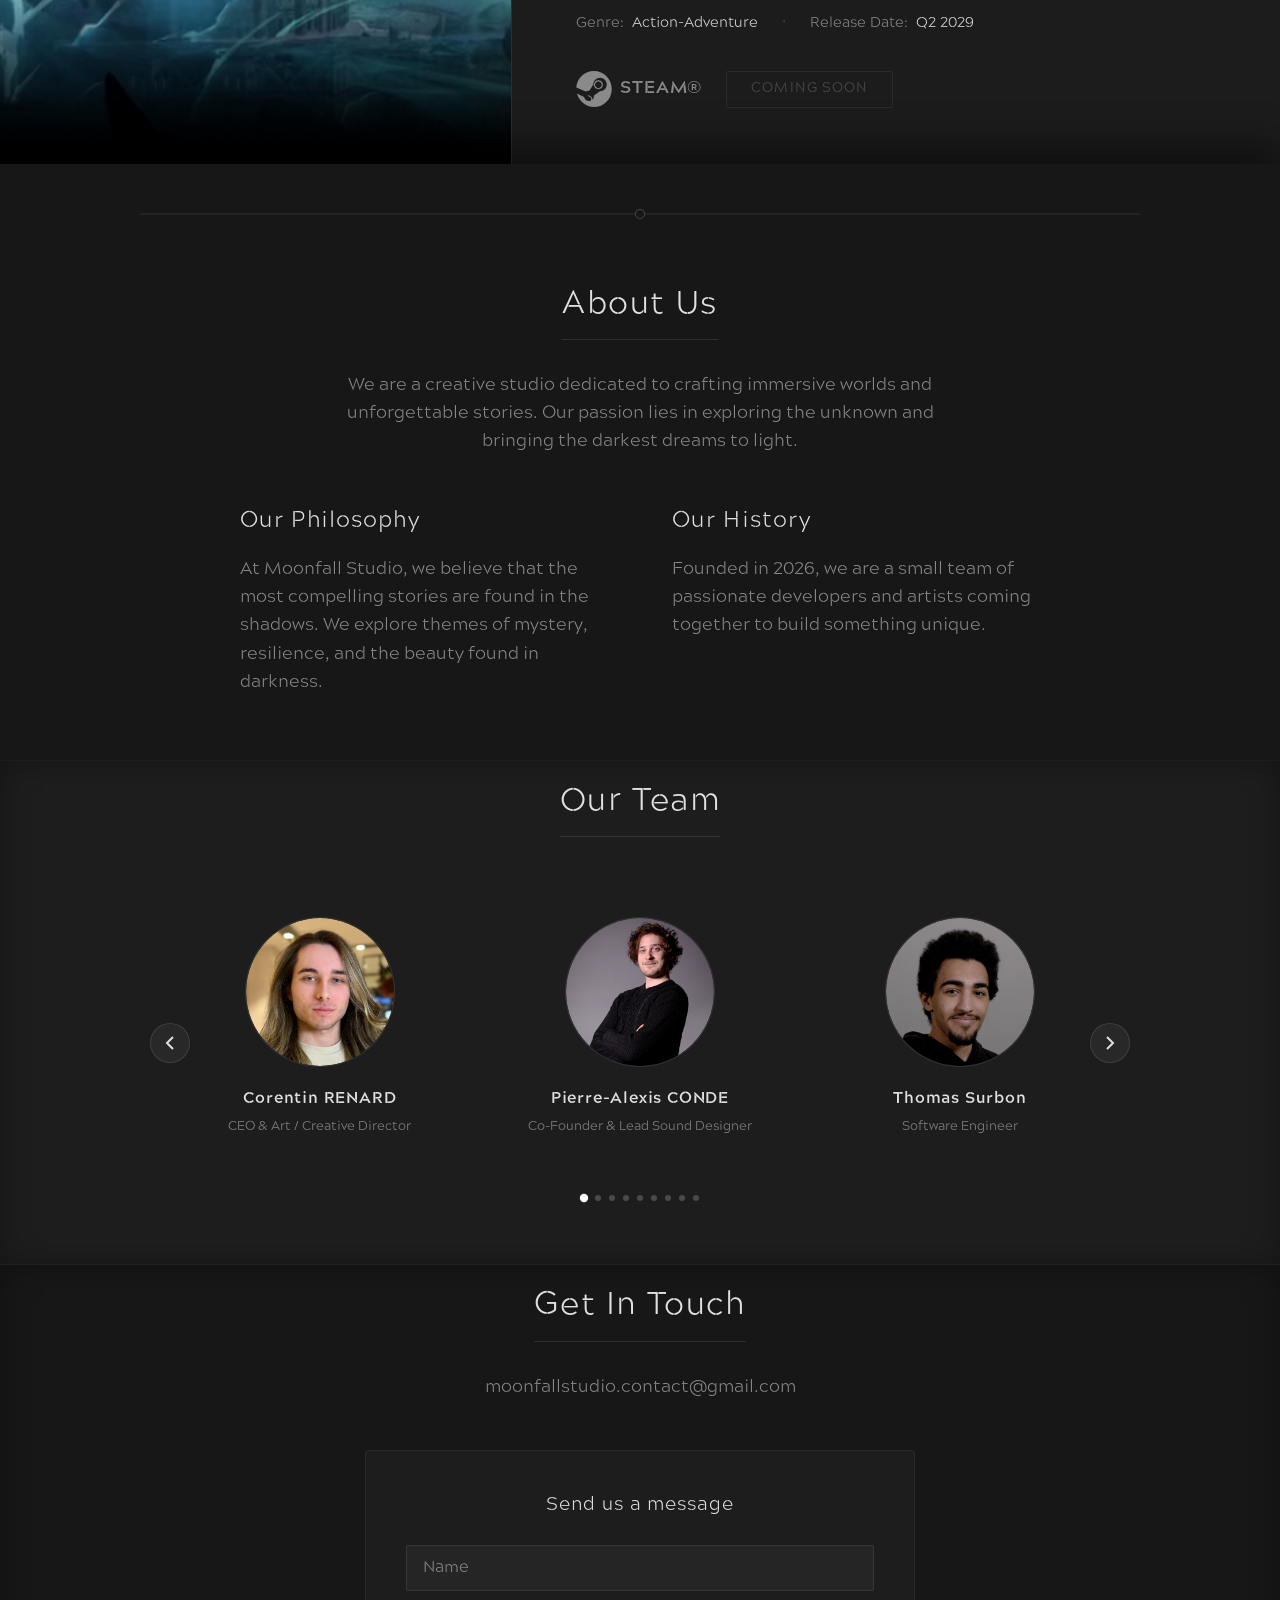
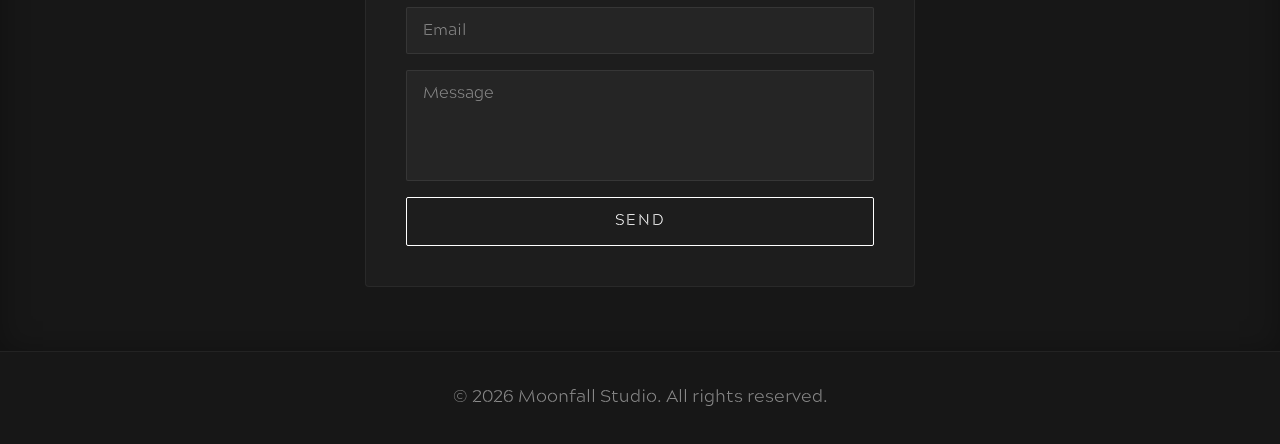
==== commit 772c4a75: "Update project with image" ====
--- a/index.html
+++ b/index.html
@@ -115,9 +115,7 @@
 
                 <!-- LEFT: Artwork -->
                 <div class="raya-split__image">
-                    <div class="raya-artwork-placeholder">
-                        <span>Image</span>
-                    </div>
+                    <img src="assets/images/RayaImage.jpg" alt="Raya: The Chaos Within">
                 </div>
 
                 <!-- RIGHT: Info -->
@@ -149,7 +147,7 @@
                             </svg>
                             <span class="raya-split__steam-text">STEAM®</span>
                         </div>
-                        <a href="https://store.steampowered.com/" target="_blank" rel="noopener noreferrer" class="raya-split__wishlist-btn" data-i18n="raya.wishlist">Wishlist now!</a>
+                        <button class="raya-split__wishlist-btn raya-split__wishlist-btn--disabled" disabled data-i18n="raya.wishlist">Coming Soon</button>
                     </div>
                 </div>
 
@@ -173,11 +171,11 @@
                 <div class="about-content">
                     <div class="about-block">
                         <h3 data-i18n="about.philosophy_title">Our Philosophy</h3>
-                        <p data-i18n="about.philosophy_text">At Moonfall Studio, we believe that the most compelling stories are found in the shadows. We explore themes of mystery, resilience, and the beauty found in darkness.</p>
+                        <p data-i18n="about.philosophy_text">At Moonfall Studio, we believe that the most compelling stories are found in the shadows.</p>
                     </div>
                     <div class="about-block">
                         <h3 data-i18n="about.history_title">Our History</h3>
-                        <p data-i18n="about.history_text">Founded in 2024, we are a small team of passionate developers and artists coming together to build something unique.</p>
+                        <p data-i18n="about.history_text">Founded in 2026, we are a small team of passionate developers and artists coming together to build something unique.</p>
                     </div>
                 </div>
             </div>
--- a/style.css
+++ b/style.css
@@ -703,18 +703,27 @@
     padding: 0.65rem 1.5rem;
     border: 1px solid rgba(255,255,255,0.25);
     color: var(--color-text);
-    text-decoration: none;
+    background: transparent;
     font-size: 0.85rem;
     letter-spacing: 0.08em;
     text-transform: uppercase;
     font-family: var(--font-main);
     transition: all var(--transition-speed);
     border-radius: 2px;
-}
-
-.raya-split__wishlist-btn:hover {
+    cursor: pointer;
+}
+
+.raya-split__wishlist-btn:not(:disabled):hover {
     background: rgba(255,255,255,0.08);
     border-color: rgba(255,255,255,0.5);
+}
+
+.raya-split__wishlist-btn--disabled,
+.raya-split__wishlist-btn:disabled {
+    opacity: 0.45;
+    cursor: not-allowed;
+    border-color: rgba(255,255,255,0.15);
+    color: var(--color-text-muted);
 }
 
 /* Responsive */
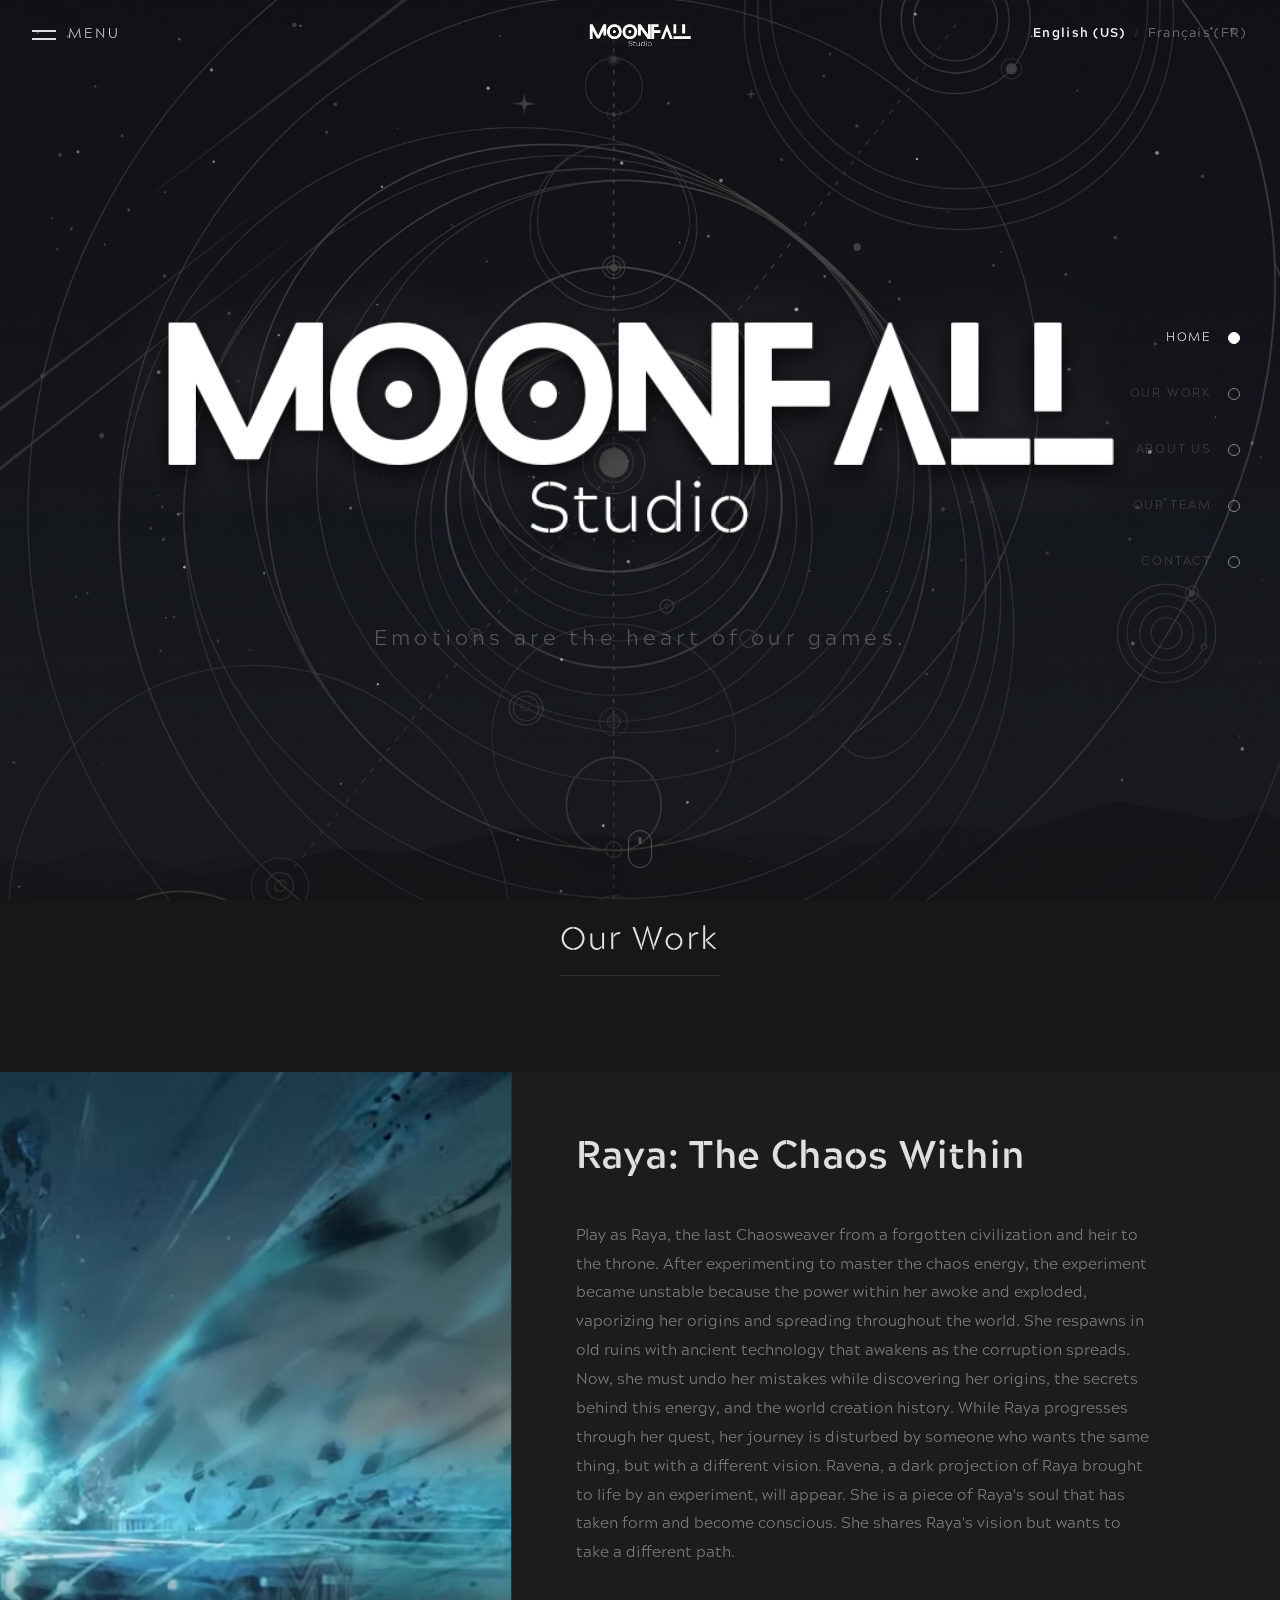
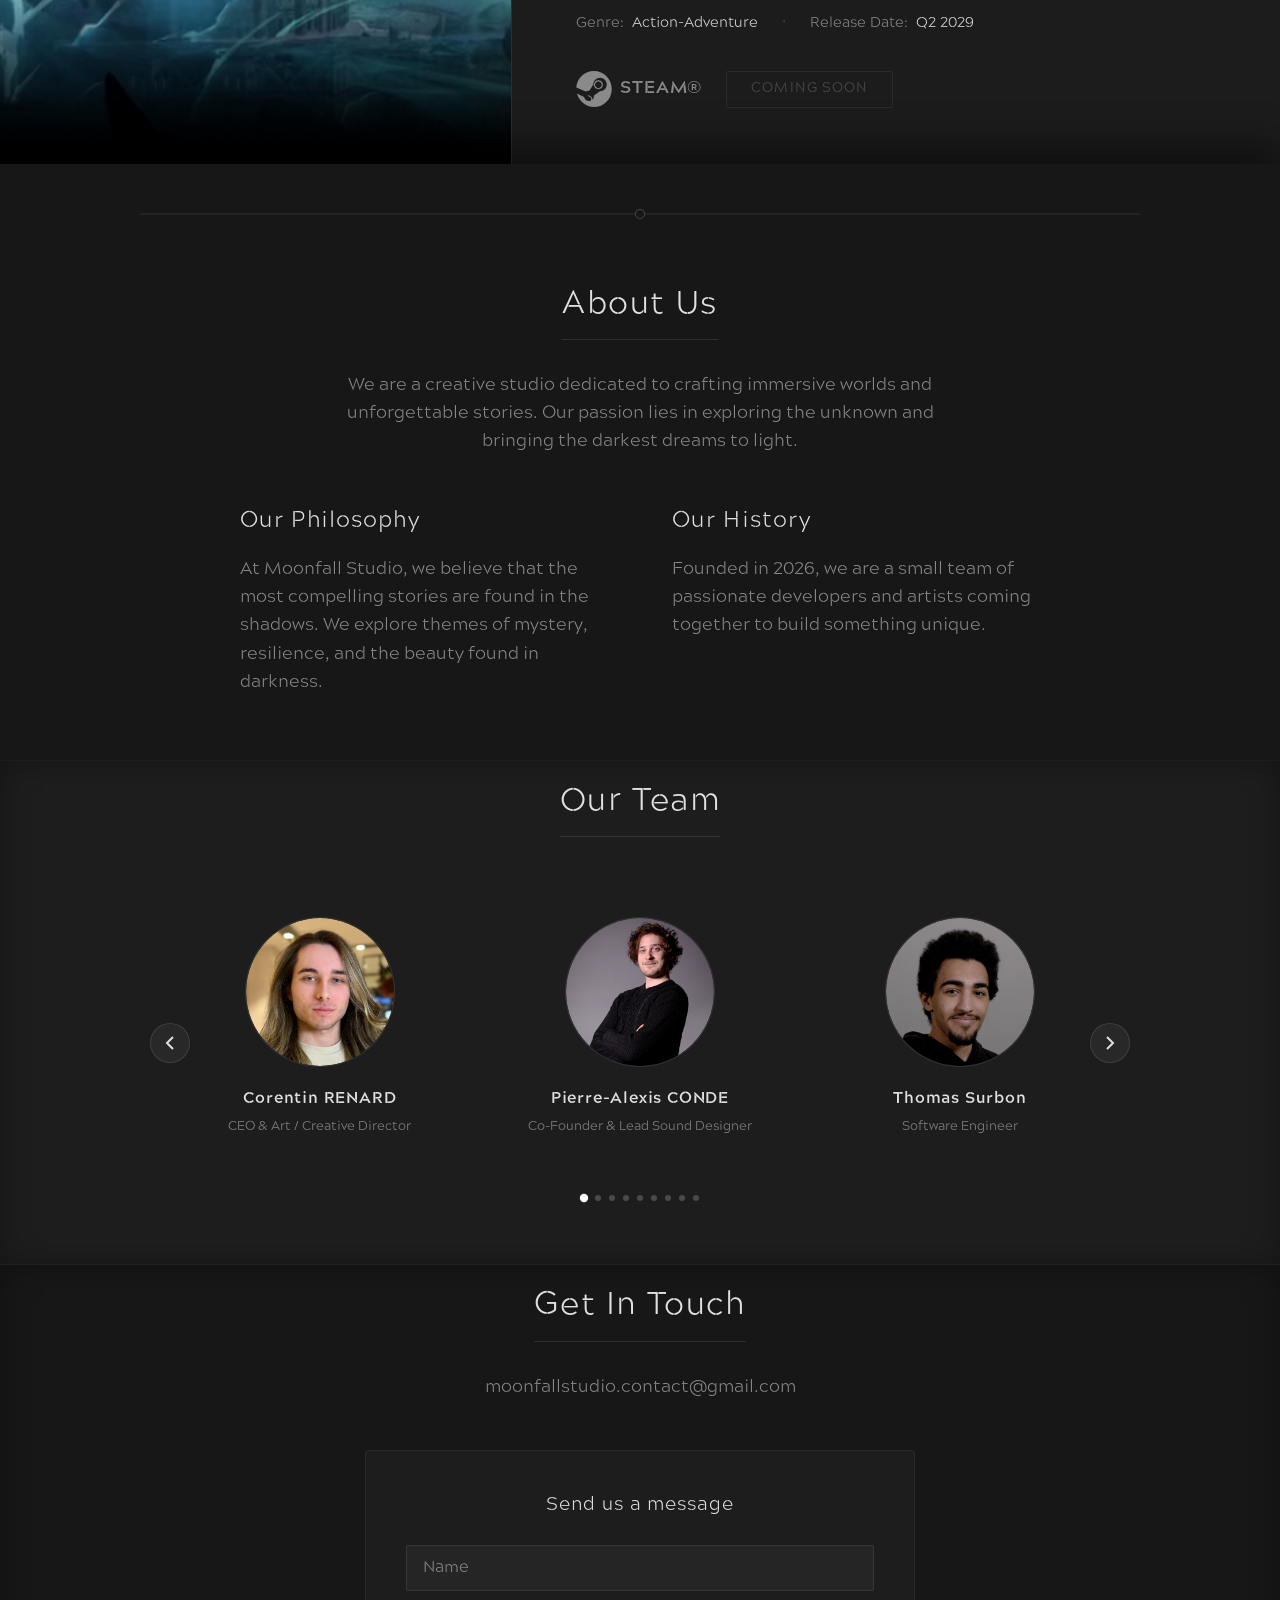
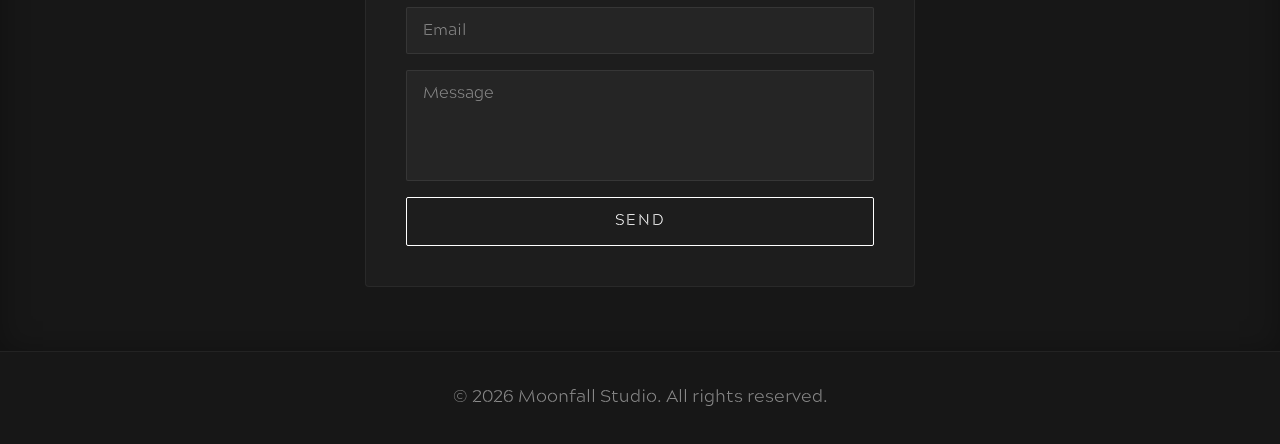
==== commit 3afbe2a9: "Added Julien picture" ====
--- a/index.html
+++ b/index.html
@@ -232,6 +232,16 @@
                         <p class="team-card__role">Technical &amp; VFX Artist</p>
                         <span class="team-card__linkedin">LinkedIn ↗</span>
                     </a>
+                    
+                    <!-- Julien Bertrand -->
+                    <a href="https://www.linkedin.com/in/julien-bertrand-8137a8181/" target="_blank" rel="noopener noreferrer" class="team-card">
+                        <div class="team-card__avatar">
+                            <img src="assets/images/team/julien.jpg" alt="Julien Bertrand">
+                        </div>
+                        <h3 class="team-card__name">Julien Bertrand</h3>
+                        <p class="team-card__role">Software Engineer</p>
+                        <span class="team-card__linkedin">LinkedIn ↗</span>
+                    </a>
 
                     <!-- Julian Martin -->
                     <a href="https://www.linkedin.com/in/julianobadiamartin/" target="_blank" rel="noopener noreferrer" class="team-card">
@@ -248,14 +258,6 @@
                         <div class="team-card__avatar team-card__avatar--initials" data-initials="AW"></div>
                         <h3 class="team-card__name">Arthur Waligorski</h3>
                         <p class="team-card__role">Music Composer</p>
-                        <span class="team-card__linkedin">LinkedIn ↗</span>
-                    </a>
-
-                    <!-- Julien Bertrand -->
-                    <a href="https://www.linkedin.com/in/julien-bertrand-8137a8181/" target="_blank" rel="noopener noreferrer" class="team-card">
-                        <div class="team-card__avatar team-card__avatar--initials" data-initials="JB"></div>
-                        <h3 class="team-card__name">Julien Bertrand</h3>
-                        <p class="team-card__role">Software Engineer</p>
                         <span class="team-card__linkedin">LinkedIn ↗</span>
                     </a>
 
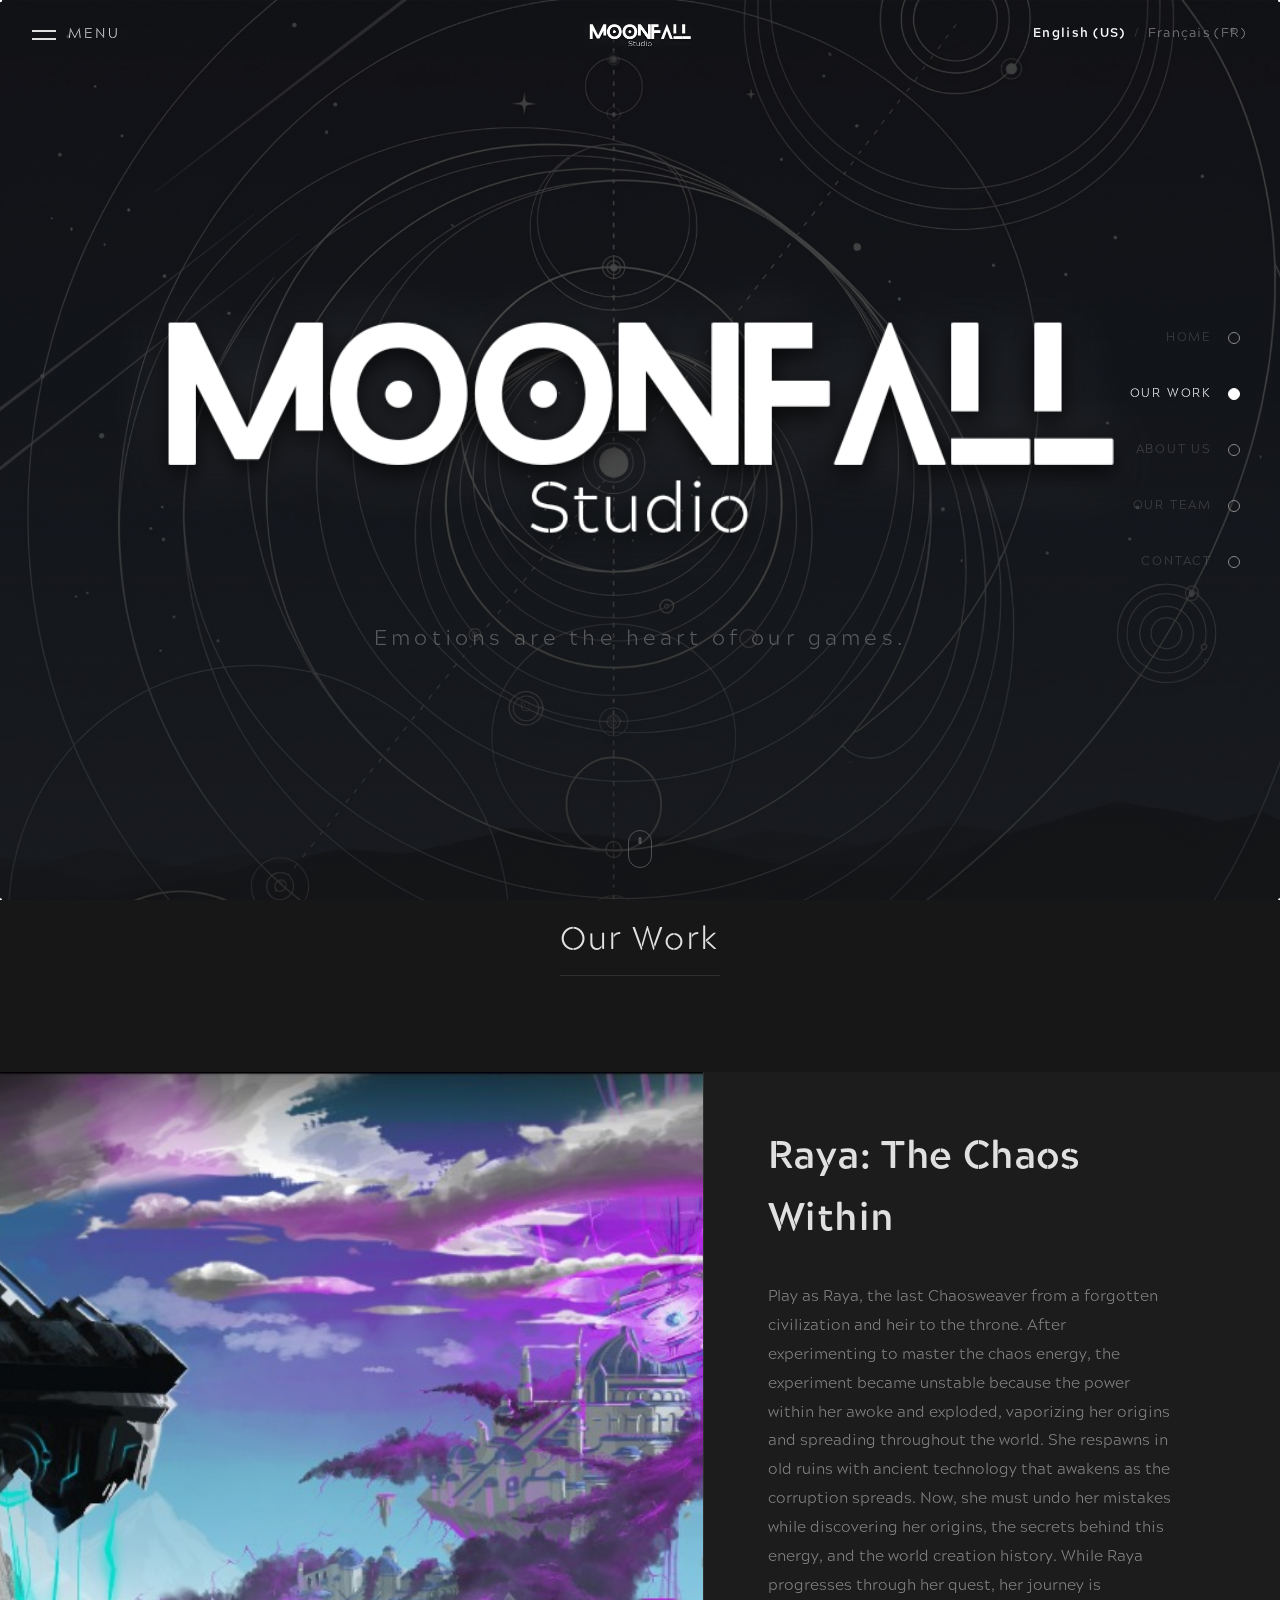
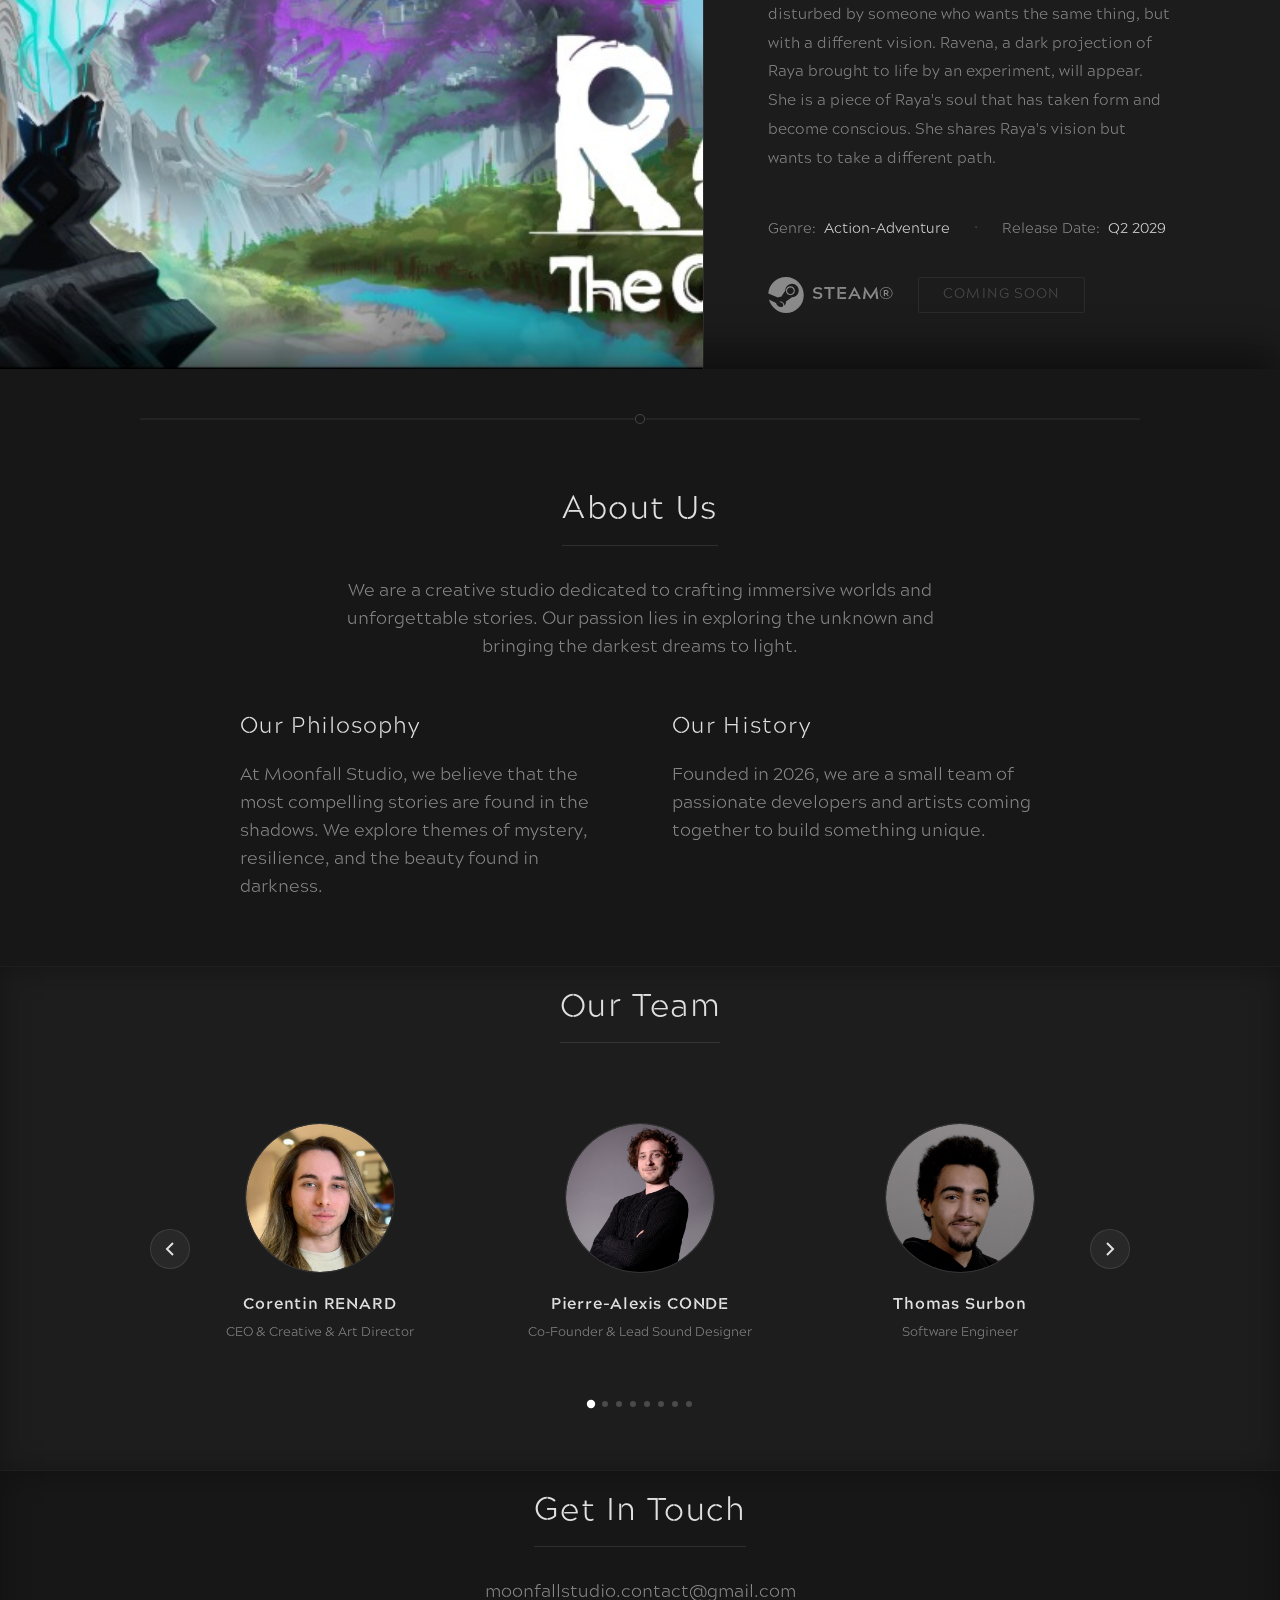
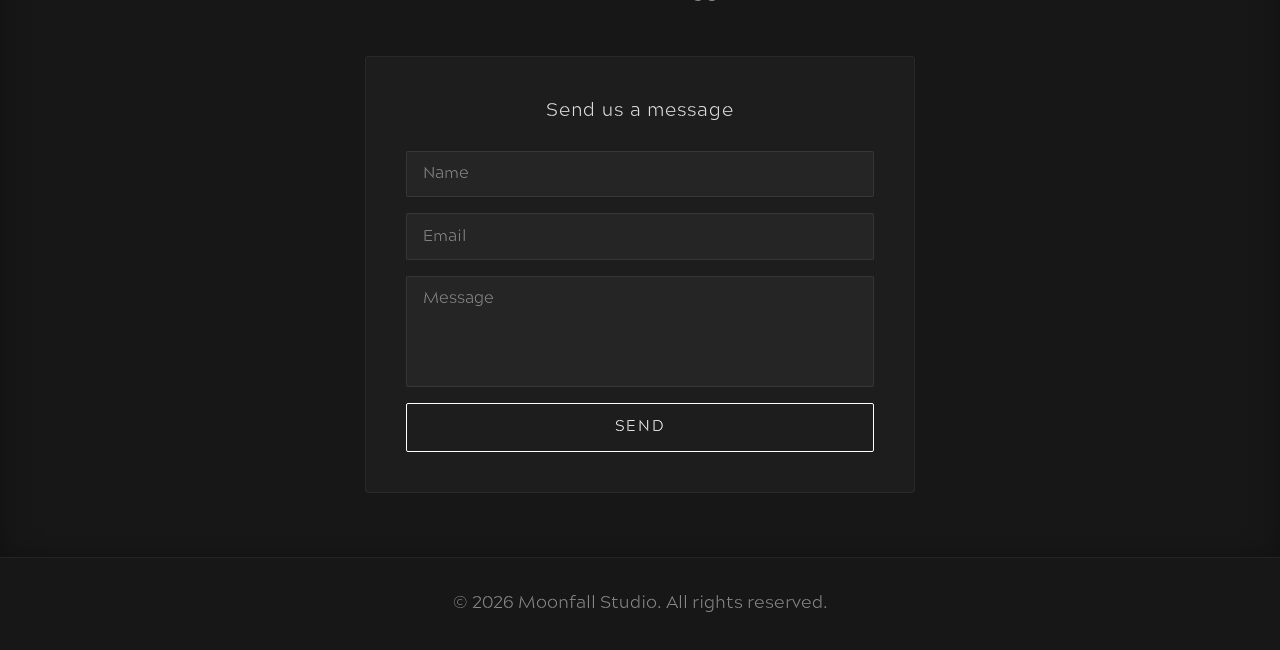
==== commit 62db317c: "[Profil] Remove Julian, Added Marion and updated description" ====
--- a/index.html
+++ b/index.html
@@ -5,7 +5,8 @@
     <meta charset="UTF-8">
     <meta name="viewport" content="width=device-width, initial-scale=1.0">
     <title>Moonfall Studio</title>
-    <meta name="description" content="Moonfall Studio - Dreaming in the dark. Crafting immersive worlds and unforgettable stories.">
+    <meta name="description"
+        content="Moonfall Studio - Dreaming in the dark. Crafting immersive worlds and unforgettable stories.">
 
     <!-- Google Fonts: Quicksand -->
     <link rel="preconnect" href="https://fonts.googleapis.com">
@@ -123,7 +124,16 @@
                     <h2 class="raya-split__title" data-i18n="raya.title">Raya: The Chaos Within</h2>
 
                     <div class="raya-split__description">
-                        <p data-i18n="raya.description">Play as Raya, the last Chaosweaver from a forgotten civilization and heir to the throne. After experimenting to master the chaos energy, the experiment became unstable because the power within her awoke and exploded, vaporizing her origins and spreading throughout the world. She respawns in old ruins with ancient technology that awakens as the corruption spreads. Now, she must undo her mistakes while discovering her origins, the secrets behind this energy, and the world creation history. While Raya progresses through her quest, her journey is disturbed by someone who wants the same thing, but with a different vision. Ravena, a dark projection of Raya brought to life by an experiment, will appear. She is a piece of Raya's soul that has taken form and become conscious. She shares Raya's vision but wants to take a different path.</p>
+                        <p data-i18n="raya.description">Play as Raya, the last Chaosweaver from a forgotten civilization
+                            and heir to the throne. After experimenting to master the chaos energy, the experiment
+                            became unstable because the power within her awoke and exploded, vaporizing her origins and
+                            spreading throughout the world. She respawns in old ruins with ancient technology that
+                            awakens as the corruption spreads. Now, she must undo her mistakes while discovering her
+                            origins, the secrets behind this energy, and the world creation history. While Raya
+                            progresses through her quest, her journey is disturbed by someone who wants the same thing,
+                            but with a different vision. Ravena, a dark projection of Raya brought to life by an
+                            experiment, will appear. She is a piece of Raya's soul that has taken form and become
+                            conscious. She shares Raya's vision but wants to take a different path.</p>
                     </div>
 
                     <!-- Meta bar -->
@@ -143,11 +153,14 @@
                     <div class="raya-split__cta">
                         <div class="raya-split__steam-logo" aria-label="Steam">
                             <svg viewBox="0 0 256 259" xmlns="http://www.w3.org/2000/svg" width="36" height="36">
-                                <path d="M127.779 0C60.21 0 5.2 52.38.486 119.146l68.86 28.477c5.74-3.93 12.66-6.24 20.14-6.24 1.34 0 2.66.067 3.96.2l30.14-43.68v-.613c0-26.51 21.56-48.074 48.07-48.074 26.53 0 48.09 21.577 48.09 48.1 0 26.53-21.56 48.1-48.09 48.1h-1.12l-42.95 30.68c.08 1.06.12 2.12.12 3.2 0 19.88-16.16 36.04-36.04 36.04-17.42 0-31.96-12.4-35.32-28.87L5.21 161.44C20.04 216.32 69.19 258.52 127.78 258.52c70.7 0 128.02-57.31 128.02-128.01C255.8 57.31 198.48 0 127.78 0zM80.47 220.74l-15.63-6.46c2.76 5.74 7.46 10.6 13.7 13.38 13.54 6.04 29.38-.2 35.41-13.73 2.93-6.55 3-13.74.2-20.34-2.8-6.6-7.97-11.56-14.52-14.49-6.48-2.87-13.35-2.81-19.43-.42l16.16 6.68c9.97 4.12 14.7 15.56 10.58 25.53-4.13 9.97-15.57 14.7-25.54 10.58l.07-.03zm111.2-121.57c0-17.7-14.39-32.06-32.09-32.06-17.7 0-32.07 14.36-32.07 32.06 0 17.7 14.37 32.07 32.07 32.07 17.7 0 32.09-14.37 32.09-32.07zm-56.12.07c0-13.32 10.78-24.13 24.1-24.13 13.33 0 24.12 10.8 24.12 24.13 0 13.33-10.79 24.12-24.12 24.12-13.32 0-24.1-10.79-24.1-24.12z" fill="currentColor"/>
+                                <path
+                                    d="M127.779 0C60.21 0 5.2 52.38.486 119.146l68.86 28.477c5.74-3.93 12.66-6.24 20.14-6.24 1.34 0 2.66.067 3.96.2l30.14-43.68v-.613c0-26.51 21.56-48.074 48.07-48.074 26.53 0 48.09 21.577 48.09 48.1 0 26.53-21.56 48.1-48.09 48.1h-1.12l-42.95 30.68c.08 1.06.12 2.12.12 3.2 0 19.88-16.16 36.04-36.04 36.04-17.42 0-31.96-12.4-35.32-28.87L5.21 161.44C20.04 216.32 69.19 258.52 127.78 258.52c70.7 0 128.02-57.31 128.02-128.01C255.8 57.31 198.48 0 127.78 0zM80.47 220.74l-15.63-6.46c2.76 5.74 7.46 10.6 13.7 13.38 13.54 6.04 29.38-.2 35.41-13.73 2.93-6.55 3-13.74.2-20.34-2.8-6.6-7.97-11.56-14.52-14.49-6.48-2.87-13.35-2.81-19.43-.42l16.16 6.68c9.97 4.12 14.7 15.56 10.58 25.53-4.13 9.97-15.57 14.7-25.54 10.58l.07-.03zm111.2-121.57c0-17.7-14.39-32.06-32.09-32.06-17.7 0-32.07 14.36-32.07 32.06 0 17.7 14.37 32.07 32.07 32.07 17.7 0 32.09-14.37 32.09-32.07zm-56.12.07c0-13.32 10.78-24.13 24.1-24.13 13.33 0 24.12 10.8 24.12 24.13 0 13.33-10.79 24.12-24.12 24.12-13.32 0-24.1-10.79-24.1-24.12z"
+                                    fill="currentColor" />
                             </svg>
                             <span class="raya-split__steam-text">STEAM®</span>
                         </div>
-                        <button class="raya-split__wishlist-btn raya-split__wishlist-btn--disabled" disabled data-i18n="raya.wishlist">Coming Soon</button>
+                        <button class="raya-split__wishlist-btn raya-split__wishlist-btn--disabled" disabled
+                            data-i18n="raya.wishlist">Coming Soon</button>
                     </div>
                 </div>
 
@@ -166,16 +179,19 @@
         <section id="about" class="content-section section-hero-block">
             <div class="container section-reveal">
                 <h2 class="section-hero-title" data-i18n="about.title">About Us</h2>
-                <p class="section-hero-desc" data-i18n="about.description">We are a creative studio dedicated to crafting immersive worlds and unforgettable stories.</p>
+                <p class="section-hero-desc" data-i18n="about.description">We are a creative studio dedicated to
+                    crafting immersive worlds and unforgettable stories.</p>
 
                 <div class="about-content">
                     <div class="about-block">
                         <h3 data-i18n="about.philosophy_title">Our Philosophy</h3>
-                        <p data-i18n="about.philosophy_text">At Moonfall Studio, we believe that the most compelling stories are found in the shadows.</p>
+                        <p data-i18n="about.philosophy_text">At Moonfall Studio, we believe that the most compelling
+                            stories are found in the shadows.</p>
                     </div>
                     <div class="about-block">
                         <h3 data-i18n="about.history_title">Our History</h3>
-                        <p data-i18n="about.history_text">Founded in 2026, we are a small team of passionate developers and artists coming together to build something unique.</p>
+                        <p data-i18n="about.history_text">Founded in 2026, we are a small team of passionate developers
+                            and artists coming together to build something unique.</p>
                     </div>
                 </div>
             </div>
@@ -193,99 +209,113 @@
                     <div class="team-carousel__track-wrapper">
                         <div class="team-carousel__track" id="team-track">
 
-                    <!-- Corentin RENARD -->
-                    <a href="https://www.linkedin.com/in/corentin-renard-bb01ab21a/" target="_blank" rel="noopener noreferrer" class="team-card">
-                        <div class="team-card__avatar">
-                            <img src="assets/images/team/corentin.jpg" alt="Corentin RENARD">
-                        </div>
-                        <h3 class="team-card__name">Corentin RENARD</h3>
-                        <p class="team-card__role">CEO &amp; Art / Creative Director</p>
-                        <span class="team-card__linkedin">LinkedIn ↗</span>
-                    </a>
-
-                    <!-- Pierre-Alexis CONDE -->
-                    <a href="https://www.linkedin.com/in/pierre-alexis-conde-270991209/" target="_blank" rel="noopener noreferrer" class="team-card">
-                        <div class="team-card__avatar">
-                            <img src="assets/images/team/pierre-alexis.jpg" alt="Pierre-Alexis CONDE">
-                        </div>
-                        <h3 class="team-card__name">Pierre-Alexis CONDE</h3>
-                        <p class="team-card__role">Co-Founder &amp; Lead Sound Designer</p>
-                        <span class="team-card__linkedin">LinkedIn ↗</span>
-                    </a>
-
-                    <!-- Thomas Surbon -->
-                    <a href="https://www.linkedin.com/in/thomas-surbon/" target="_blank" rel="noopener noreferrer" class="team-card">
-                        <div class="team-card__avatar">
-                            <img src="assets/images/team/thomas.jpg" alt="Thomas Surbon">
-                        </div>
-                        <h3 class="team-card__name">Thomas Surbon</h3>
-                        <p class="team-card__role">Software Engineer</p>
-                        <span class="team-card__linkedin">LinkedIn ↗</span>
-                    </a>
-
-                    <!-- Mathilde Béguinot -->
-                    <a href="https://www.linkedin.com/in/mathilde-béguinot-841303265/" target="_blank" rel="noopener noreferrer" class="team-card">
-                        <div class="team-card__avatar">
-                            <img src="assets/images/team/mathilde.jpg" alt="Mathilde Béguinot">
-                        </div>
-                        <h3 class="team-card__name">Mathilde Béguinot</h3>
-                        <p class="team-card__role">Technical &amp; VFX Artist</p>
-                        <span class="team-card__linkedin">LinkedIn ↗</span>
-                    </a>
-                    
-                    <!-- Julien Bertrand -->
-                    <a href="https://www.linkedin.com/in/julien-bertrand-8137a8181/" target="_blank" rel="noopener noreferrer" class="team-card">
-                        <div class="team-card__avatar">
-                            <img src="assets/images/team/julien.jpg" alt="Julien Bertrand">
-                        </div>
-                        <h3 class="team-card__name">Julien Bertrand</h3>
-                        <p class="team-card__role">Software Engineer</p>
-                        <span class="team-card__linkedin">LinkedIn ↗</span>
-                    </a>
-
-                    <!-- Julian Martin -->
-                    <a href="https://www.linkedin.com/in/julianobadiamartin/" target="_blank" rel="noopener noreferrer" class="team-card">
-                        <div class="team-card__avatar">
-                            <img src="assets/images/team/julian.jpg" alt="Julian Martin">
-                        </div>
-                        <h3 class="team-card__name">Julian Martin</h3>
-                        <p class="team-card__role">UI Programmer</p>
-                        <span class="team-card__linkedin">LinkedIn ↗</span>
-                    </a>
-
-                    <!-- Arthur Waligorski -->
-                    <a href="https://www.linkedin.com/in/arthur-waligorski-07606919b/" target="_blank" rel="noopener noreferrer" class="team-card">
-                        <div class="team-card__avatar team-card__avatar--initials" data-initials="AW"></div>
-                        <h3 class="team-card__name">Arthur Waligorski</h3>
-                        <p class="team-card__role">Music Composer</p>
-                        <span class="team-card__linkedin">LinkedIn ↗</span>
-                    </a>
-
-                    <!-- Alex Coulaud -->
+                            <!-- Corentin RENARD -->
+                            <a href="https://www.linkedin.com/in/corentin-renard-bb01ab21a/" target="_blank"
+                                rel="noopener noreferrer" class="team-card">
+                                <div class="team-card__avatar">
+                                    <img src="assets/images/team/corentin.jpg" alt="Corentin RENARD">
+                                </div>
+                                <h3 class="team-card__name">Corentin RENARD</h3>
+                                <p class="team-card__role">CEO &amp; Creative & Art Director</p>
+                                <span class="team-card__linkedin">LinkedIn ↗</span>
+                            </a>
+
+                            <!-- Pierre-Alexis CONDE -->
+                            <a href="https://www.linkedin.com/in/pierre-alexis-conde-270991209/" target="_blank"
+                                rel="noopener noreferrer" class="team-card">
+                                <div class="team-card__avatar">
+                                    <img src="assets/images/team/pierre-alexis.jpg" alt="Pierre-Alexis CONDE">
+                                </div>
+                                <h3 class="team-card__name">Pierre-Alexis CONDE</h3>
+                                <p class="team-card__role">Co-Founder &amp; Lead Sound Designer</p>
+                                <span class="team-card__linkedin">LinkedIn ↗</span>
+                            </a>
+
+                            <!-- Thomas Surbon -->
+                            <a href="https://www.linkedin.com/in/thomas-surbon/" target="_blank"
+                                rel="noopener noreferrer" class="team-card">
+                                <div class="team-card__avatar">
+                                    <img src="assets/images/team/thomas.jpg" alt="Thomas Surbon">
+                                </div>
+                                <h3 class="team-card__name">Thomas Surbon</h3>
+                                <p class="team-card__role">Software Engineer</p>
+                                <span class="team-card__linkedin">LinkedIn ↗</span>
+                            </a>
+
+                            <!-- Mathilde Béguinot -->
+                            <a href="https://www.linkedin.com/in/mathilde-béguinot-841303265/" target="_blank"
+                                rel="noopener noreferrer" class="team-card">
+                                <div class="team-card__avatar">
+                                    <img src="assets/images/team/mathilde.jpg" alt="Mathilde Béguinot">
+                                </div>
+                                <h3 class="team-card__name">Mathilde Béguinot</h3>
+                                <p class="team-card__role">Technical &amp; VFX Artist</p>
+                                <span class="team-card__linkedin">LinkedIn ↗</span>
+                            </a>
+
+                            <!-- Julien Bertrand -->
+                            <a href="https://www.linkedin.com/in/julien-bertrand-8137a8181/" target="_blank"
+                                rel="noopener noreferrer" class="team-card">
+                                <div class="team-card__avatar">
+                                    <img src="assets/images/team/julien.jpg" alt="Julien Bertrand">
+                                </div>
+                                <h3 class="team-card__name">Julien Bertrand</h3>
+                                <p class="team-card__role">Software Engineer</p>
+                                <span class="team-card__linkedin">LinkedIn ↗</span>
+                            </a>
+
+
+                            <!-- Arthur Waligorski -->
+                            <a href="https://www.linkedin.com/in/arthur-waligorski-07606919b/" target="_blank"
+                                rel="noopener noreferrer" class="team-card">
+                                <div class="team-card__avatar team-card__avatar--initials" data-initials="AW"></div>
+                                <h3 class="team-card__name">Arthur Waligorski</h3>
+                                <p class="team-card__role">Music Composer</p>
+                                <span class="team-card__linkedin">LinkedIn ↗</span>
+                            </a>
+
+                            <!-- Alex Coulaud (masqué)
                     <a href="https://www.linkedin.com/in/alex-coulaud-131198252/" target="_blank" rel="noopener noreferrer" class="team-card">
                         <div class="team-card__avatar team-card__avatar--initials" data-initials="AC"></div>
                         <h3 class="team-card__name">Alex Coulaud</h3>
                         <p class="team-card__role">3D Character Artist</p>
                         <span class="team-card__linkedin">LinkedIn ↗</span>
                     </a>
-
-                    <!-- Hugo Le Bolloc'h -->
-                    <a href="https://www.linkedin.com/in/hugolebolloch/" target="_blank" rel="noopener noreferrer" class="team-card">
-                        <div class="team-card__avatar team-card__avatar--initials" data-initials="HL"></div>
-                        <h3 class="team-card__name">Hugo Le Bolloc'h</h3>
-                        <p class="team-card__role">Technical Sound Designer</p>
-                        <span class="team-card__linkedin">LinkedIn ↗</span>
-                    </a>
+                    -->
+
+                            <!-- Hugo Le Bolloc'h -->
+                            <a href="https://www.linkedin.com/in/hugolebolloch/" target="_blank"
+                                rel="noopener noreferrer" class="team-card">
+                                <div class="team-card__avatar team-card__avatar--initials" data-initials="HL"></div>
+                                <h3 class="team-card__name">Hugo Le Bolloc'h</h3>
+                                <p class="team-card__role">Technical Sound Designer</p>
+                                <span class="team-card__linkedin">LinkedIn ↗</span>
+                            </a>
+
+                            <!-- Marion Coulon -->
+                            <a href="https://www.linkedin.com/in/marion-coulon/" target="_blank"
+                                rel="noopener noreferrer" class="team-card">
+                                <div class="team-card__avatar team-card__avatar--initials" data-initials="MC"></div>
+                                <h3 class="team-card__name">Marion Coulon</h3>
+                                <p class="team-card__role">Game &amp; Level Designer</p>
+                                <span class="team-card__linkedin">LinkedIn ↗</span>
+                            </a>
 
                         </div><!-- /.team-carousel__track -->
                     </div><!-- /.team-carousel__track-wrapper -->
 
                     <!-- Navigation Arrows -->
                     <button class="team-carousel__nav team-carousel__nav--prev" id="team-prev" aria-label="Previous">
-                        <svg width="24" height="24" viewBox="0 0 24 24" fill="none" stroke="currentColor" stroke-width="2"><path d="M15 18l-6-6 6-6"/></svg>
+                        <svg width="24" height="24" viewBox="0 0 24 24" fill="none" stroke="currentColor"
+                            stroke-width="2">
+                            <path d="M15 18l-6-6 6-6" />
+                        </svg>
                     </button>
                     <button class="team-carousel__nav team-carousel__nav--next" id="team-next" aria-label="Next">
-                        <svg width="24" height="24" viewBox="0 0 24 24" fill="none" stroke="currentColor" stroke-width="2"><path d="M9 18l6-6-6-6"/></svg>
+                        <svg width="24" height="24" viewBox="0 0 24 24" fill="none" stroke="currentColor"
+                            stroke-width="2">
+                            <path d="M9 18l6-6-6-6" />
+                        </svg>
                     </button>
 
                     <!-- Dots -->
@@ -306,10 +336,14 @@
                 <div class="contact-form-wrapper">
                     <h3 data-i18n="contact.form_title">Send us a message</h3>
                     <form class="contact-form" id="contact-form">
-                        <input type="text" class="contact-input" id="contact-name" data-i18n-placeholder="contact.name_placeholder" placeholder="Name">
-                        <input type="email" class="contact-input" id="contact-email" data-i18n-placeholder="contact.email_placeholder" placeholder="Email">
-                        <textarea class="contact-input" id="contact-message" rows="5" data-i18n-placeholder="contact.message_placeholder" placeholder="Message"></textarea>
-                        <button type="button" class="btn contact-submit" id="contact-send" data-i18n="contact.send">Send</button>
+                        <input type="text" class="contact-input" id="contact-name"
+                            data-i18n-placeholder="contact.name_placeholder" placeholder="Name">
+                        <input type="email" class="contact-input" id="contact-email"
+                            data-i18n-placeholder="contact.email_placeholder" placeholder="Email">
+                        <textarea class="contact-input" id="contact-message" rows="5"
+                            data-i18n-placeholder="contact.message_placeholder" placeholder="Message"></textarea>
+                        <button type="button" class="btn contact-submit" id="contact-send"
+                            data-i18n="contact.send">Send</button>
                     </form>
                 </div>
             </div>
--- a/style.css
+++ b/style.css
@@ -581,7 +581,7 @@
 
 /* LEFT: Image panel */
 .raya-split__image {
-    flex: 0 0 40%;
+    flex: 0 0 55%;
     background: rgba(255, 255, 255, 0.03);
     border-right: 1px solid rgba(255, 255, 255, 0.07);
     display: flex;
